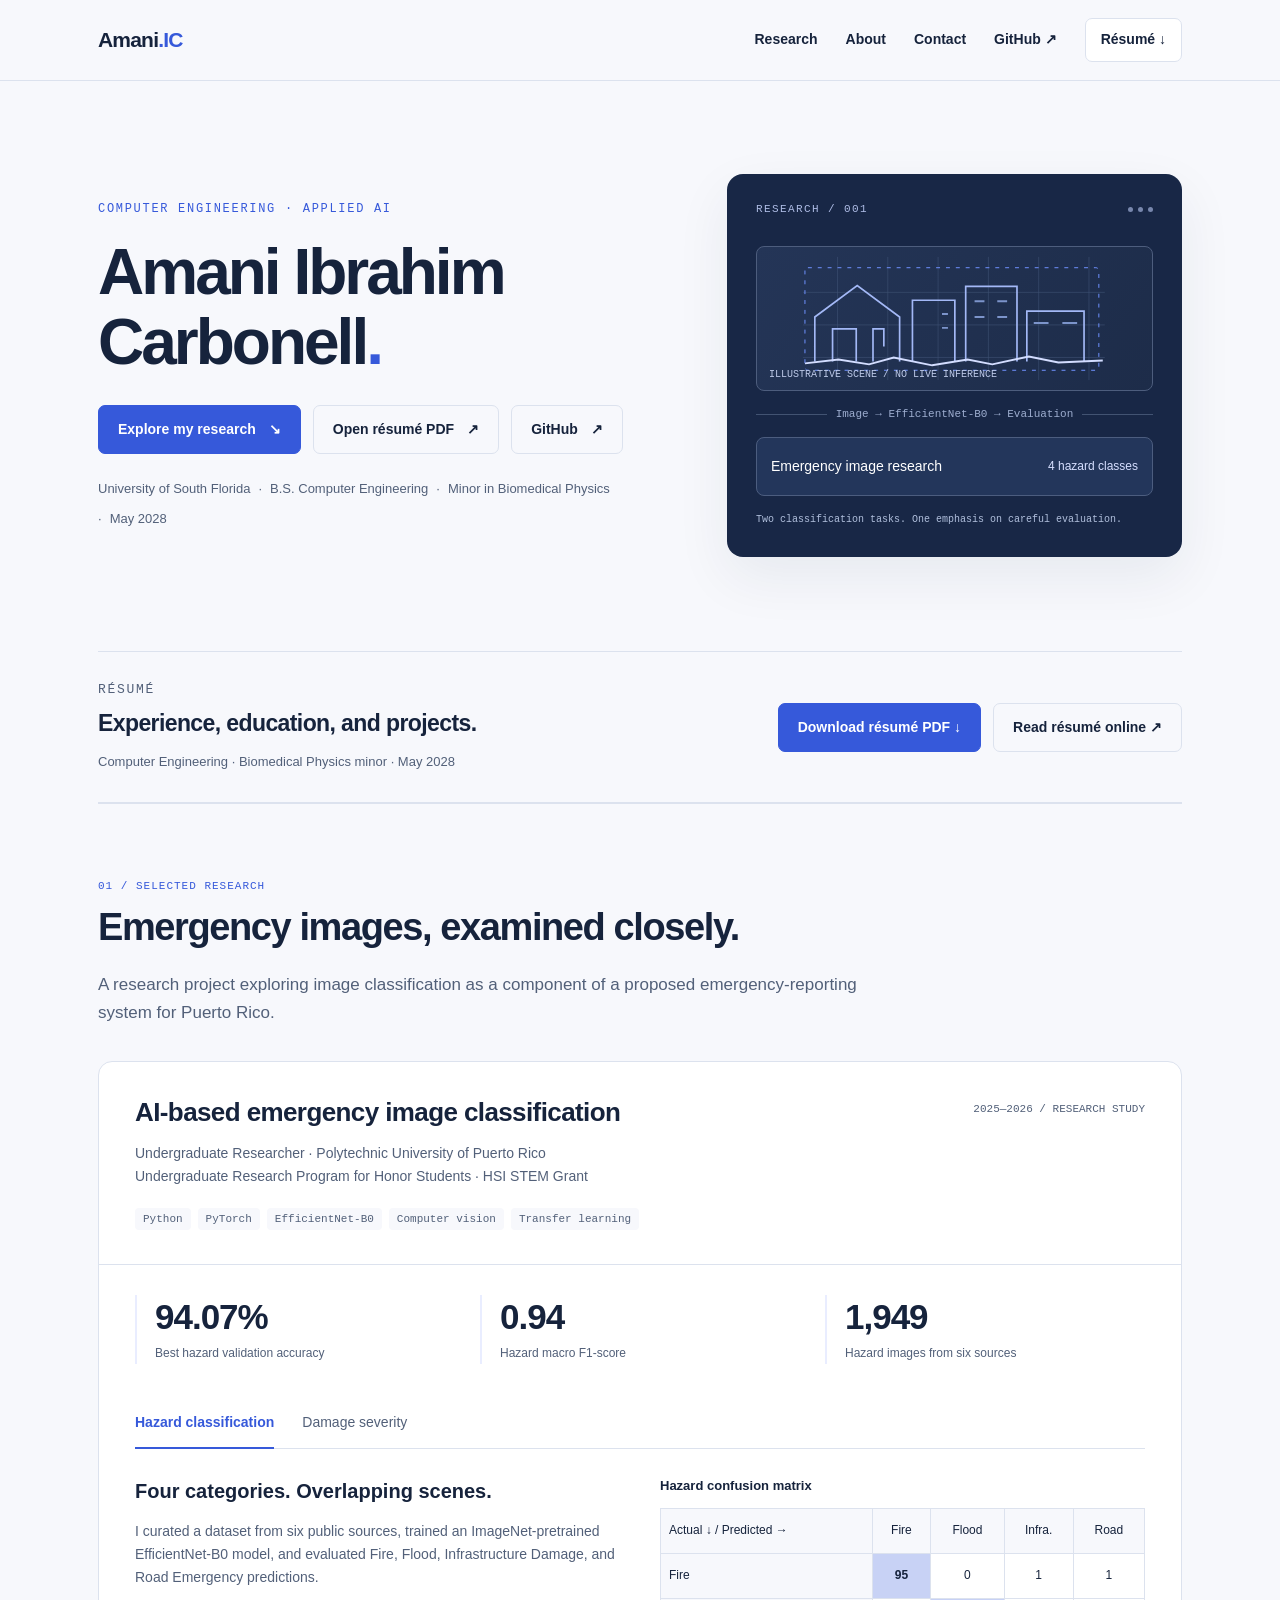
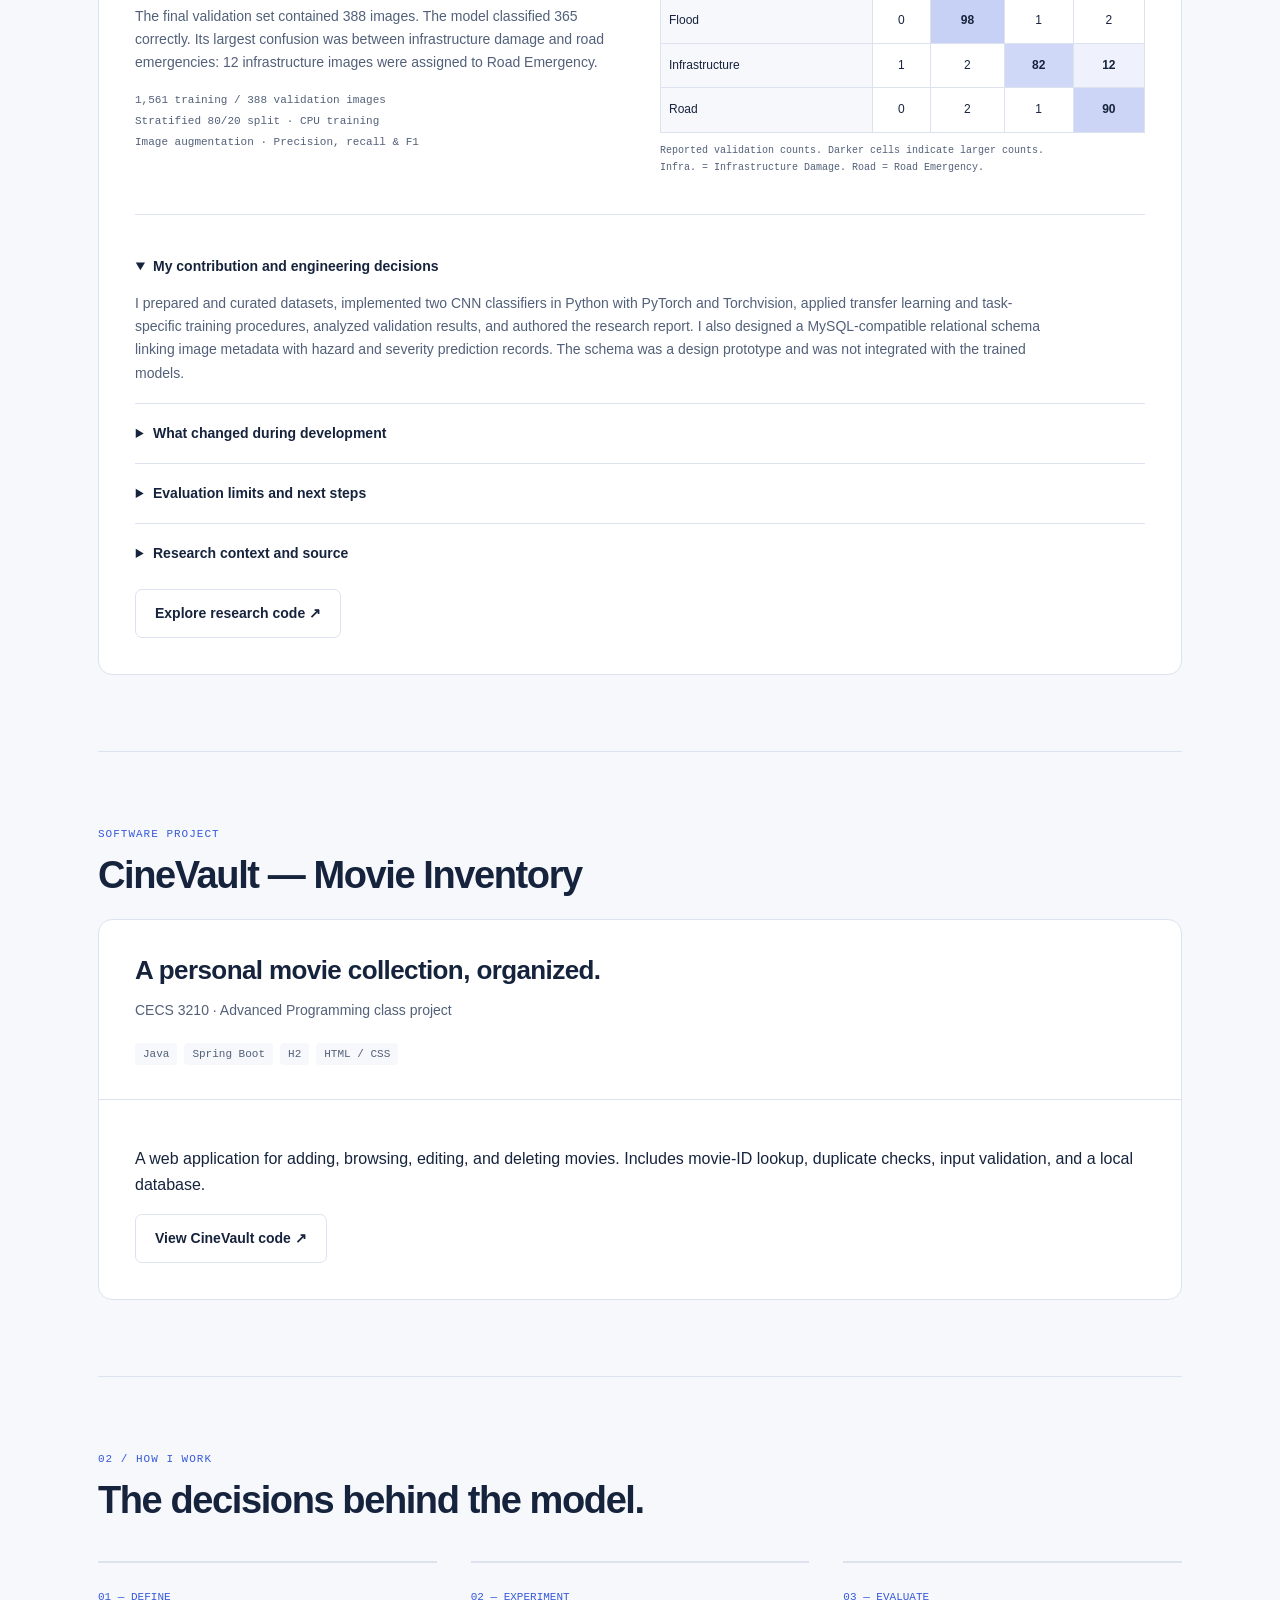
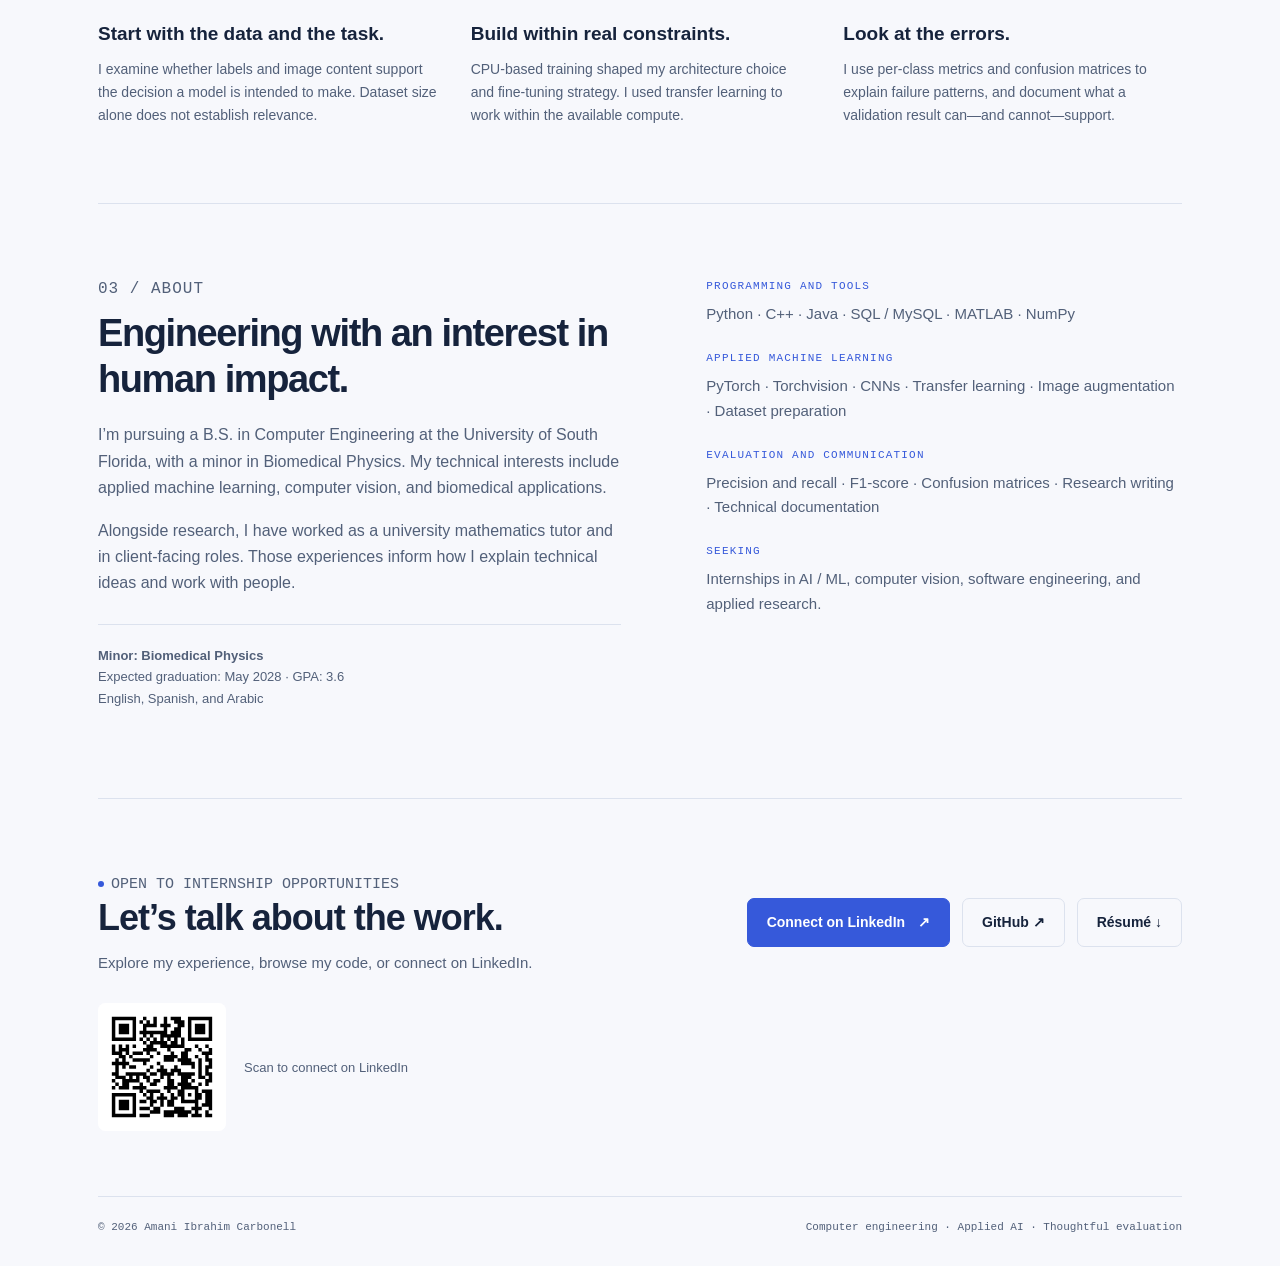
==== site/index.html @ 1831159e "Use GitHub Pages portfolio address" ====
<!doctype html>
<html lang="en">
<head>
<meta charset="utf-8"><meta name="viewport" content="width=device-width,initial-scale=1">
<meta name="description" content="Amani Ibrahim Carbonell — Computer Engineering student at USF. Applied AI and computer vision research, from dataset design to model evaluation.">
<title>Amani Ibrahim Carbonell — Computer Engineering & AI</title>
<style>
:root{--paper:#f7f8fc;--white:#fff;--ink:#16233c;--muted:#526079;--line:#dce2ee;--accent:#3659da;--pale:#e9edff;--dark:#182746;--mono:ui-monospace,SFMono-Regular,Consolas,monospace}*{box-sizing:border-box}html{scroll-behavior:smooth;scroll-padding-top:100px}body{margin:0;background:var(--paper);color:var(--ink);font-family:Inter,Arial,sans-serif;line-height:1.65}a{color:inherit;text-decoration:none}button{font:inherit}button,a{-webkit-tap-highlight-color:transparent}a:focus-visible,button:focus-visible,summary:focus-visible{outline:3px solid var(--accent);outline-offset:5px}.skip{position:absolute;left:18px;top:-100px;z-index:10;background:white;padding:10px}.skip:focus{top:10px}.wrap{max-width:1180px;margin:auto;padding:0 48px}header{position:sticky;top:0;background:rgba(247,248,252,.96);border-bottom:1px solid var(--line);z-index:5}nav{height:80px;display:flex;align-items:center;justify-content:space-between;gap:28px}.brand{font-weight:750;letter-spacing:-.8px;font-size:21px}.brand span{color:var(--accent)}.navlinks{display:flex;align-items:center;gap:28px;font-size:14px;font-weight:600}.navlinks a:hover{color:var(--accent)}.resume-link{border:1px solid var(--line);border-radius:7px;padding:9px 15px;background:white}.hero{padding:93px 0 94px;display:grid;grid-template-columns:1.25fr 1fr;gap:60px;align-items:center}.eyebrow{font:12px var(--mono);letter-spacing:1.7px;text-transform:uppercase;color:var(--accent);margin:0 0 22px}.hero h1{font-size:clamp(45px,5vw,67px);line-height:1.09;letter-spacing:-3px;font-weight:650;margin:0 0 28px}.hero h1 span{color:var(--accent)}.intro{font-size:18px;color:var(--muted);max-width:560px;margin:0 0 27px}.identity{font-size:13px;color:var(--muted);margin:24px 0 0;display:flex;gap:8px;flex-wrap:wrap}.identity span+span:before{content:'·';margin-right:8px}.actions{display:flex;gap:12px;flex-wrap:wrap}.button{display:inline-flex;align-items:center;justify-content:center;gap:13px;border-radius:7px;padding:12px 19px;font-size:14px;font-weight:600;background:var(--accent);color:white;border:1px solid var(--accent)}.button:hover{background:#2747ba}.button.secondary{background:transparent;color:var(--ink);border-color:var(--line)}.button.secondary:hover{background:white}.visual{background:var(--dark);color:white;border-radius:16px;padding:29px;box-shadow:0 20px 55px #14254512;position:relative}.visual-top{font:11px var(--mono);color:#aebce5;letter-spacing:1.4px;display:flex;align-items:center;justify-content:space-between;margin-bottom:31px}.dots{display:flex;gap:5px}.dots i{width:5px;height:5px;border-radius:50%;background:#7887ad}.image-box{height:145px;border:1px solid #4d5d7d;border-radius:8px;display:flex;align-items:center;justify-content:center;overflow:hidden;background:linear-gradient(125deg,#243557,#1d2c49);position:relative}.image-box svg{width:88%;height:100%}.box-tag{position:absolute;bottom:10px;left:12px;font:10px var(--mono);color:#bdc9e8}.processing{display:flex;align-items:center;gap:9px;color:#9dadcf;font:11px var(--mono);margin:17px 0}.processing:before,.processing:after{content:'';height:1px;flex:1;background:#425372}.prediction{display:flex;align-items:center;justify-content:space-between;border:1px solid #4c5d7f;background:#23365b;border-radius:8px;padding:17px 14px;font-size:14px}.prediction strong{color:#d6dfff;font-size:12px;font-weight:500}.visual-note{font:10px/1.7 var(--mono);color:#b0bfdc;margin:15px 0 0}.section{padding:76px 0;border-top:1px solid var(--line)}.section-number{font:11px var(--mono);color:var(--accent);letter-spacing:1px;margin:0 0 13px}.section h2{font-size:38px;line-height:1.2;letter-spacing:-1.4px;font-weight:650;margin:0 0 20px}.section-lead{font-size:17px;color:var(--muted);max-width:760px;margin:0 0 34px}.project{background:white;border:1px solid var(--line);border-radius:14px;overflow:hidden}.project-head{padding:34px 36px;border-bottom:1px solid var(--line);display:flex;justify-content:space-between;gap:30px}.project-head h3{font-size:26px;letter-spacing:-.6px;line-height:1.3;margin:0 0 12px;max-width:650px}.project-head p{font-size:14px;color:var(--muted);max-width:650px;margin:0}.project-date{font:11px var(--mono);color:var(--muted);white-space:nowrap;padding-top:7px}.tags{display:flex;flex-wrap:wrap;gap:7px;margin-top:20px}.tags span{font:11px var(--mono);padding:5px 8px;background:var(--paper);border-radius:4px;color:var(--muted)}.project-body{padding:30px 36px 36px}.metrics{display:grid;grid-template-columns:repeat(3,1fr);gap:25px;margin-bottom:34px}.metric{border-left:2px solid var(--pale);padding-left:18px}.metric strong{display:block;font-size:35px;line-height:1.25;letter-spacing:-1px}.metric span{display:block;font-size:12px;color:var(--muted);margin-top:5px}.tabs{display:flex;border-bottom:1px solid var(--line);gap:28px;margin:0 0 26px}.tabs button{border:0;border-bottom:2px solid transparent;margin-bottom:-1px;background:none;padding:13px 0;color:var(--muted);font-size:14px;cursor:pointer}.tabs button[aria-selected=true]{color:var(--accent);border-bottom-color:var(--accent);font-weight:650}.result-layout{display:grid;grid-template-columns:1fr 1fr;gap:40px;align-items:start}.result-copy h4{font-size:20px;margin:0 0 12px}.result-copy p{font-size:14px;color:var(--muted);margin:0 0 16px}.result-copy .method{font:11px/1.9 var(--mono);color:var(--muted)}table{border-collapse:collapse;width:100%;font-size:12px}caption{text-align:left;font-weight:600;font-size:13px;margin-bottom:12px}th,td{text-align:center;padding:12px 8px;border:1px solid var(--line)}th{font-weight:500;background:#f7f8fc}th:first-child{text-align:left}.cell{background:rgba(54,89,218,var(--heat));font-weight:650}.table-note{font:10px/1.65 var(--mono);color:var(--muted);margin-top:10px}.observations{margin-top:28px;padding-top:22px;border-top:1px solid var(--line)}details{border-bottom:1px solid var(--line);padding:18px 0}details:last-child{border:0;padding-bottom:0}summary{font-size:14px;font-weight:600;cursor:pointer;list-style-position:outside;margin-left:18px}details p{font-size:14px;color:var(--muted);margin:14px 0 0;max-width:920px}.approach-grid{display:grid;grid-template-columns:repeat(3,1fr);gap:34px;margin-top:37px}.approach-step{border-top:2px solid var(--line);padding-top:19px}.step-num{font:11px var(--mono);color:var(--accent)}.approach-step h3{font-size:19px;line-height:1.4;margin:13px 0 10px}.approach-step p{font-size:14px;color:var(--muted);margin:0}.about-layout{display:grid;grid-template-columns:1.1fr 1fr;gap:85px}.about-layout p{color:var(--muted);font-size:16px}.skill-group{margin-bottom:25px}.skill-group h3{font:11px var(--mono);letter-spacing:1.2px;color:var(--accent);text-transform:uppercase;margin:0 0 10px}.skill-group p{font-size:15px;margin:0}.about-meta{margin-top:27px;border-top:1px solid var(--line);padding-top:20px;font-size:13px!important}.contact{padding:70px 0 65px}.contact-inner{display:flex;align-items:center;justify-content:space-between;gap:30px}.contact h2{font-size:36px;margin:0 0 12px;letter-spacing:-1px}.contact p{margin:0;color:var(--muted);font-size:15px}.footer{padding:24px 0;border-top:1px solid var(--line);font:11px var(--mono);color:var(--muted);display:flex;justify-content:space-between;gap:20px}.status{display:inline-flex;align-items:center;gap:7px;font:11px var(--mono);color:var(--accent);margin-bottom:17px}.status:before{content:'';width:6px;height:6px;border-radius:50%;background:var(--accent)}[hidden]{display:none!important}@media(max-width:900px){.wrap{padding:0 25px}.hero{gap:35px;grid-template-columns:1.15fr 1fr}.hero h1{font-size:48px}.visual{padding:22px}.result-layout{gap:25px}.about-layout{gap:40px}}@media(max-width:650px){nav{height:70px}.brand{font-size:18px}.navlinks{gap:16px;font-size:12px}.navlinks .about-nav{display:none}.navlinks .resume-link{padding:6px 9px}.hero{grid-template-columns:1fr;padding:55px 0;gap:35px}.hero h1{font-size:48px;letter-spacing:-2.2px}.intro{font-size:17px}.visual{max-width:460px;width:100%}.section{padding:50px 0}.section h2{font-size:31px}.project-head{padding:24px;display:block}.project-head h3{font-size:23px}.project-date{margin-top:18px}.project-body{padding:24px}.metrics{gap:13px}.metric{padding-left:10px}.metric strong{font-size:27px}.metric span{font-size:11px}.result-layout,.about-layout,.approach-grid{grid-template-columns:1fr}.tabs{gap:20px}.tabs button{font-size:13px}.approach-grid{gap:25px}.contact-inner{display:block}.contact .actions{margin-top:25px}.contact h2{font-size:29px}.footer{font-size:10px;flex-direction:column;gap:5px}.table-scroll{overflow-x:auto}th,td{padding:10px 6px}}@media(prefers-reduced-motion:reduce){html{scroll-behavior:auto}}
.linkedin-qr{display:flex;align-items:center;gap:18px;margin:28px 0 0}.linkedin-qr img{display:block;background:white;border-radius:8px}.linkedin-qr figcaption{font-size:13px;color:var(--muted)}@media(max-width:650px){.navlinks{gap:11px}.navlinks a[href="#contact"]{display:none}}
.resume-panel{display:flex;align-items:center;justify-content:space-between;gap:28px;border-top:1px solid var(--line);border-bottom:1px solid var(--line);padding:30px 0}.resume-panel .eyebrow{margin:0 0 8px}.resume-panel h2{font-size:23px;letter-spacing:-.6px;margin:0 0 8px}.resume-panel p{font-size:13px;color:var(--muted);margin:0}.resume-panel .actions{flex-shrink:0}@media(max-width:900px){.resume-panel{align-items:flex-start;flex-direction:column}.resume-panel .actions{flex-shrink:1}}
</style>
</head>
<body>
<a class="skip" href="#main">Skip to content</a>
<header><div class="wrap"><nav aria-label="Main navigation"><a class="brand" href="#main">Amani<span>.IC</span></a><div class="navlinks"><a href="#research">Research</a><a class="about-nav" href="#about">About</a><a href="#contact">Contact</a><a href="https://github.com/amaniic" target="_blank" rel="noopener noreferrer">GitHub ↗</a><a class="resume-link" href="https://amaniic.github.io/amani-portfolio/resume.html">Résumé ↓</a></div></nav></div></header>
<main id="main"><div class="wrap">
<section class="hero" aria-labelledby="hero-title"><div><p class="eyebrow">Computer engineering · Applied AI</p><h1 id="hero-title">Amani Ibrahim<br>Carbonell<span>.</span></h1><div class="actions"><a class="button" href="#research">Explore my research <span aria-hidden="true">↘</span></a><a class="button secondary" href="https://amaniic.github.io/amani-portfolio/Amani_Ibrahim_Carbonell_Resume.pdf" target="_blank" rel="noopener noreferrer">Open résumé PDF <span aria-hidden="true">↗</span></a><a class="button secondary" href="https://github.com/amaniic" target="_blank" rel="noopener noreferrer">GitHub <span aria-hidden="true">↗</span></a></div><p class="identity"><span>University of South Florida</span><span>B.S. Computer Engineering</span><span>Minor in Biomedical Physics</span><span>May 2028</span></p></div>
<div class="visual" aria-label="Conceptual illustration of the research workflow"><div class="visual-top"><span>RESEARCH / 001</span><span class="dots" aria-hidden="true"><i></i><i></i><i></i></span></div><div class="image-box"><svg viewBox="0 0 340 145" fill="none" aria-hidden="true"><path d="M16 112h306M16 79h306M16 46h306M51 10v125M102 10v125M153 10v125M204 10v125M255 10v125M306 10v125" stroke="#405274" stroke-width=".6"/><path d="M28 116V71l43-32 43 32v45M46 116V83h24v33M87 116V83h11v18M127 116V54h43v62M181 116V40h52v76M243 116V65h58v51" stroke="#a3b8f6" stroke-width="1.7"/><path d="m18 118 34-4 31 5 25-7 39 8 36-6 25 5 37-8 30 6 45-2" stroke="#d3ddff" stroke-width="2"/><path d="M157 68h6M157 82h6M190 55h10M213 55h10M190 71h10M213 71h10M250 77h15M279 77h15" stroke="#7c94cb" stroke-width="2"/><rect x="18" y="21" width="298" height="104" rx="3" stroke="#7092ff" stroke-dasharray="4 6"/></svg><span class="box-tag">ILLUSTRATIVE SCENE / NO LIVE INFERENCE</span></div><div class="processing">Image → EfficientNet-B0 → Evaluation</div><div class="prediction"><span>Emergency image research</span><strong>4 hazard classes</strong></div><p class="visual-note">Two classification tasks. One emphasis on careful evaluation.</p></div></section>
<section class="resume-panel" id="resume" aria-labelledby="resume-title"><div><p class="eyebrow">RÉSUMÉ</p><h2 id="resume-title">Experience, education, and projects.</h2><p>Computer Engineering · Biomedical Physics minor · May 2028</p></div><div class="actions"><a class="button" href="https://amaniic.github.io/amani-portfolio/Amani_Ibrahim_Carbonell_Resume.pdf" download="Amani_Ibrahim_Carbonell_Resume.pdf">Download résumé PDF ↓</a><a class="button secondary" href="https://amaniic.github.io/amani-portfolio/resume.html">Read résumé online ↗</a></div></section>
<section class="section" id="research" aria-labelledby="research-title"><p class="section-number">01 / SELECTED RESEARCH</p><h2 id="research-title">Emergency images, examined closely.</h2><p class="section-lead">A research project exploring image classification as a component of a proposed emergency-reporting system for Puerto Rico.</p>
<article class="project"><div class="project-head"><div><h3>AI-based emergency image classification</h3><p>Undergraduate Researcher · Polytechnic University of Puerto Rico<br>Undergraduate Research Program for Honor Students · HSI STEM Grant</p><div class="tags"><span>Python</span><span>PyTorch</span><span>EfficientNet-B0</span><span>Computer vision</span><span>Transfer learning</span></div></div><div class="project-date">2025—2026 / RESEARCH STUDY</div></div>
<div class="project-body"><div class="metrics"><div class="metric"><strong>94.07%</strong><span>Best hazard validation accuracy</span></div><div class="metric"><strong>0.94</strong><span>Hazard macro F1-score</span></div><div class="metric"><strong>1,949</strong><span>Hazard images from six sources</span></div></div>
<div class="tabs" role="tablist" aria-label="Explore model results"><button id="tab-hazard" role="tab" aria-selected="true" aria-controls="panel-hazard" tabindex="0">Hazard classification</button><button id="tab-severity" role="tab" aria-selected="false" aria-controls="panel-severity" tabindex="-1">Damage severity</button></div>
<div role="tabpanel" id="panel-hazard" aria-labelledby="tab-hazard"><div class="result-layout"><div class="result-copy"><h4>Four categories. Overlapping scenes.</h4><p>I curated a dataset from six public sources, trained an ImageNet-pretrained EfficientNet-B0 model, and evaluated Fire, Flood, Infrastructure Damage, and Road Emergency predictions.</p><p>The final validation set contained 388 images. The model classified 365 correctly. Its largest confusion was between infrastructure damage and road emergencies: 12 infrastructure images were assigned to Road Emergency.</p><p class="method">1,561 training / 388 validation images<br>Stratified 80/20 split · CPU training<br>Image augmentation · Precision, recall & F1</p></div><div class="table-scroll"><table><caption>Hazard confusion matrix</caption><thead><tr><th scope="col">Actual ↓ / Predicted →</th><th scope="col">Fire</th><th scope="col">Flood</th><th scope="col">Infra.</th><th scope="col">Road</th></tr></thead><tbody><tr><th scope="row">Fire</th><td class="cell" style="--heat:.27">95</td><td>0</td><td>1</td><td>1</td></tr><tr><th scope="row">Flood</th><td>0</td><td class="cell" style="--heat:.28">98</td><td>1</td><td>2</td></tr><tr><th scope="row">Infrastructure</th><td>1</td><td>2</td><td class="cell" style="--heat:.23">82</td><td class="cell" style="--heat:.08">12</td></tr><tr><th scope="row">Road</th><td>0</td><td>2</td><td>1</td><td class="cell" style="--heat:.25">90</td></tr></tbody></table><p class="table-note">Reported validation counts. Darker cells indicate larger counts.<br>Infra. = Infrastructure Damage. Road = Road Emergency.</p></div></div></div>
<div role="tabpanel" id="panel-severity" aria-labelledby="tab-severity" hidden><div class="result-layout"><div class="result-copy"><h4>Severity needs more than a headline score.</h4><p>I developed a second EfficientNet-B0 model for Mild Damage versus Severe Damage using a modified, supplemented CrisisMMD-based dataset. Training used class-weighted cross-entropy and staged fine-tuning.</p><p>The best validation accuracy across training was <strong>79.57%</strong>. The final Stage 2 pass shown here classified 431 of 558 images correctly (<strong>77.24%</strong>). These results describe different checkpoints.</p><p class="method">2,289 training / 558 validation images<br>Final-pass macro F1: 0.75<br>Final-pass severe recall: 0.79</p></div><div class="table-scroll"><table><caption>Severity confusion matrix · final Stage 2 pass</caption><thead><tr><th scope="col">Actual ↓ / Predicted →</th><th scope="col">Mild</th><th scope="col">Severe</th></tr></thead><tbody><tr><th scope="row">Mild Damage</th><td class="cell" style="--heat:.16">125</td><td class="cell" style="--heat:.06">45</td></tr><tr><th scope="row">Severe Damage</th><td class="cell" style="--heat:.10">82</td><td class="cell" style="--heat:.28">306</td></tr></tbody></table><p class="table-note">82 severe images were predicted as mild in the final pass. This failure mode supports further research into human review and clearer severity criteria.</p></div></div></div>
<div class="observations"><details open><summary>My contribution and engineering decisions</summary><p>I prepared and curated datasets, implemented two CNN classifiers in Python with PyTorch and Torchvision, applied transfer learning and task-specific training procedures, analyzed validation results, and authored the research report. I also designed a MySQL-compatible relational schema linking image metadata with hazard and severity prediction records. The schema was a design prototype and was not integrated with the trained models.</p></details><details><summary>What changed during development</summary><p>Early event-based CrisisMMD experiments exposed a mismatch between social-media labels and the intended image-only operational categories. I moved to a curated four-category dataset and used EfficientNet-B0 for computational practicality on CPU. The severity task evolved from three classes to two, followed by class weighting and selective fine-tuning. Several factors changed together, so performance differences do not isolate the effect of any one intervention.</p></details><details><summary>Evaluation limits and next steps</summary><p>These are validation results used during model development, not an independent external test or evidence of deployed emergency-response performance. The hazard dataset included synthetic road-emergency examples from one source. Severity labels remained subjective, and the tasks used different datasets, so their accuracy figures are not a direct benchmark. The next steps are independent Puerto Rico data, clearer annotation criteria, and confidence-based human review.</p></details><details><summary>Research context and source</summary><p>This case study summarizes my contribution to research conducted at the Polytechnic University of Puerto Rico. It is based on my 2026 final report, “Design and Development of an Intelligent Emergency State Reporting System for Puerto Rico.” Original institutional code, model files, and curated datasets are not distributed on this website. The scene illustration above is schematic; this website does not run an emergency classifier.</p></details></div><div class="actions" style="margin-top:24px"><a class="button secondary" href="https://github.com/amaniic/amani-portfolio/tree/main/research" target="_blank" rel="noopener noreferrer">Explore research code ↗</a></div></div></article></section>
<section class="section" id="software-projects" aria-labelledby="software-title"><p class="section-number">SOFTWARE PROJECT</p><h2 id="software-title">CineVault — Movie Inventory</h2><article class="project"><div class="project-head"><div><h3>A personal movie collection, organized.</h3><p>CECS 3210 · Advanced Programming class project</p><div class="tags"><span>Java</span><span>Spring Boot</span><span>H2</span><span>HTML / CSS</span></div></div></div><div class="project-body"><p>A web application for adding, browsing, editing, and deleting movies. Includes movie-ID lookup, duplicate checks, input validation, and a local database.</p><div class="actions"><a class="button secondary" href="https://github.com/amaniic/amani-portfolio/tree/main/cinevault" target="_blank" rel="noopener noreferrer">View CineVault code ↗</a></div></div></article></section>
<section class="section" id="approach" aria-labelledby="approach-title"><p class="section-number">02 / HOW I WORK</p><h2 id="approach-title">The decisions behind the model.</h2><div class="approach-grid"><div class="approach-step"><span class="step-num">01 — DEFINE</span><h3>Start with the data and the task.</h3><p>I examine whether labels and image content support the decision a model is intended to make. Dataset size alone does not establish relevance.</p></div><div class="approach-step"><span class="step-num">02 — EXPERIMENT</span><h3>Build within real constraints.</h3><p>CPU-based training shaped my architecture choice and fine-tuning strategy. I used transfer learning to work within the available compute.</p></div><div class="approach-step"><span class="step-num">03 — EVALUATE</span><h3>Look at the errors.</h3><p>I use per-class metrics and confusion matrices to explain failure patterns, and document what a validation result can—and cannot—support.</p></div></div></section>
<section class="section" id="about" aria-labelledby="about-title"><div class="about-layout"><div><p class="section-number">03 / ABOUT</p><h2 id="about-title">Engineering with an interest in human impact.</h2><p>I’m pursuing a B.S. in Computer Engineering at the University of South Florida, with a minor in Biomedical Physics. My technical interests include applied machine learning, computer vision, and biomedical applications.</p><p>Alongside research, I have worked as a university mathematics tutor and in client-facing roles. Those experiences inform how I explain technical ideas and work with people.</p><p class="about-meta"><strong>Minor: Biomedical Physics</strong><br>Expected graduation: May 2028 · GPA: 3.6<br>English, Spanish, and Arabic</p></div><div><div class="skill-group"><h3>Programming and tools</h3><p>Python · C++ · Java · SQL / MySQL · MATLAB · NumPy</p></div><div class="skill-group"><h3>Applied machine learning</h3><p>PyTorch · Torchvision · CNNs · Transfer learning · Image augmentation · Dataset preparation</p></div><div class="skill-group"><h3>Evaluation and communication</h3><p>Precision and recall · F1-score · Confusion matrices · Research writing · Technical documentation</p></div><div class="skill-group"><h3>Seeking</h3><p>Internships in AI / ML, computer vision, software engineering, and applied research.</p></div></div></div></section>
<section class="section contact" id="contact" aria-labelledby="contact-title"><div class="contact-inner"><div><p class="status">OPEN TO INTERNSHIP OPPORTUNITIES</p><h2 id="contact-title">Let’s talk about the work.</h2><p>Explore my experience, browse my code, or connect on LinkedIn.</p></div><div class="actions"><a class="button" href="https://www.linkedin.com/in/amani-ibr" target="_blank" rel="noopener noreferrer">Connect on LinkedIn <span aria-hidden="true">↗</span></a><a class="button secondary" href="https://github.com/amaniic" target="_blank" rel="noopener noreferrer">GitHub ↗</a><a class="button secondary" href="https://amaniic.github.io/amani-portfolio/resume.html">Résumé ↓</a></div></div><figure class="linkedin-qr"><a href="https://www.linkedin.com/in/amani-ibr/" target="_blank" rel="noopener noreferrer"><img src="linkedin-qr.svg" width="128" height="128" alt="QR code linking to Amani Ibrahim Carbonell on LinkedIn"></a><figcaption>Scan to connect on LinkedIn</figcaption></figure></section>
<footer class="footer"><span>© 2026 Amani Ibrahim Carbonell</span><span>Computer engineering · Applied AI · Thoughtful evaluation</span></footer>
</div></main>
<script>
const tabs=Array.from(document.querySelectorAll('[role="tab"]'));
function activateTab(tab){tabs.forEach(t=>{const selected=t===tab;t.setAttribute('aria-selected',String(selected));t.tabIndex=selected?0:-1;document.getElementById(t.getAttribute('aria-controls')).hidden=!selected;});}
tabs.forEach((tab,index)=>{tab.addEventListener('click',()=>activateTab(tab));tab.addEventListener('keydown',event=>{let next;if(event.key==='ArrowRight')next=tabs[(index+1)%tabs.length];if(event.key==='ArrowLeft')next=tabs[(index-1+tabs.length)%tabs.length];if(event.key==='Home')next=tabs[0];if(event.key==='End')next=tabs[tabs.length-1];if(next){event.preventDefault();activateTab(next);next.focus();}});});
</script>
</body></html>
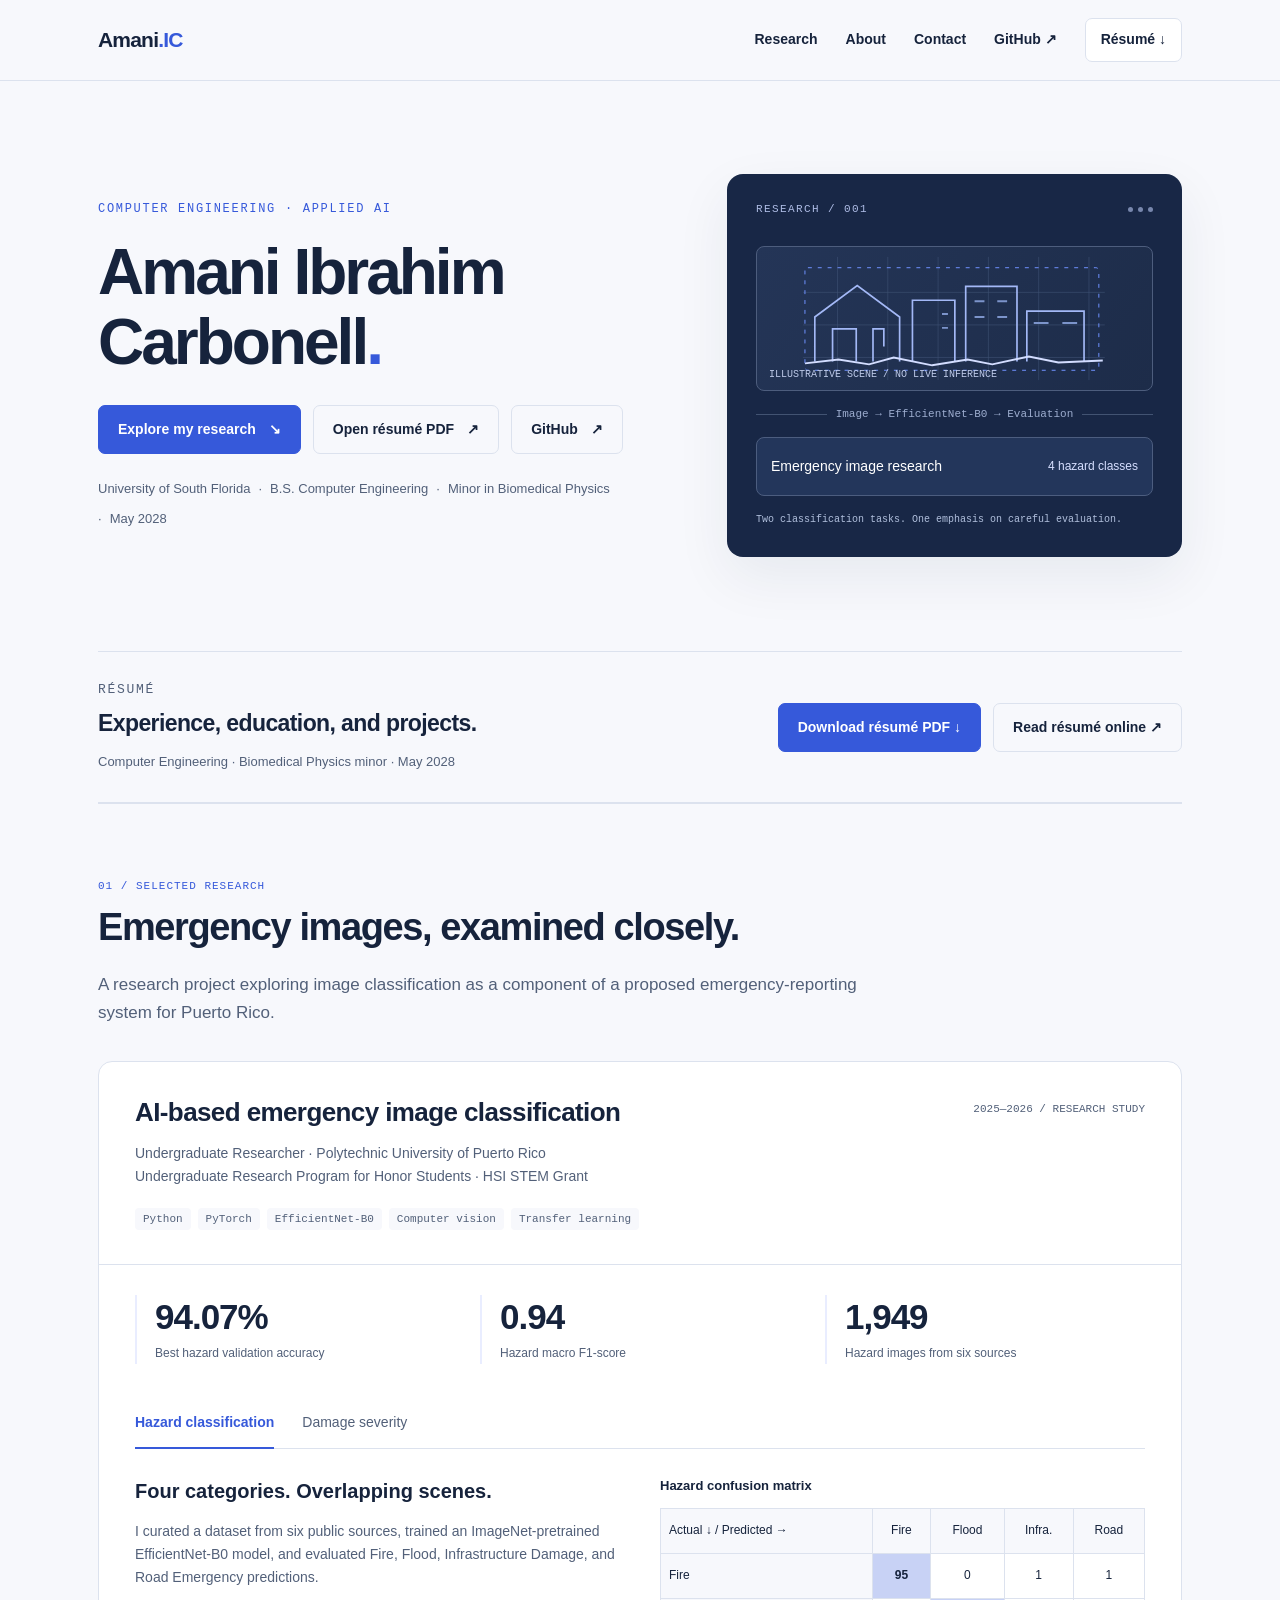
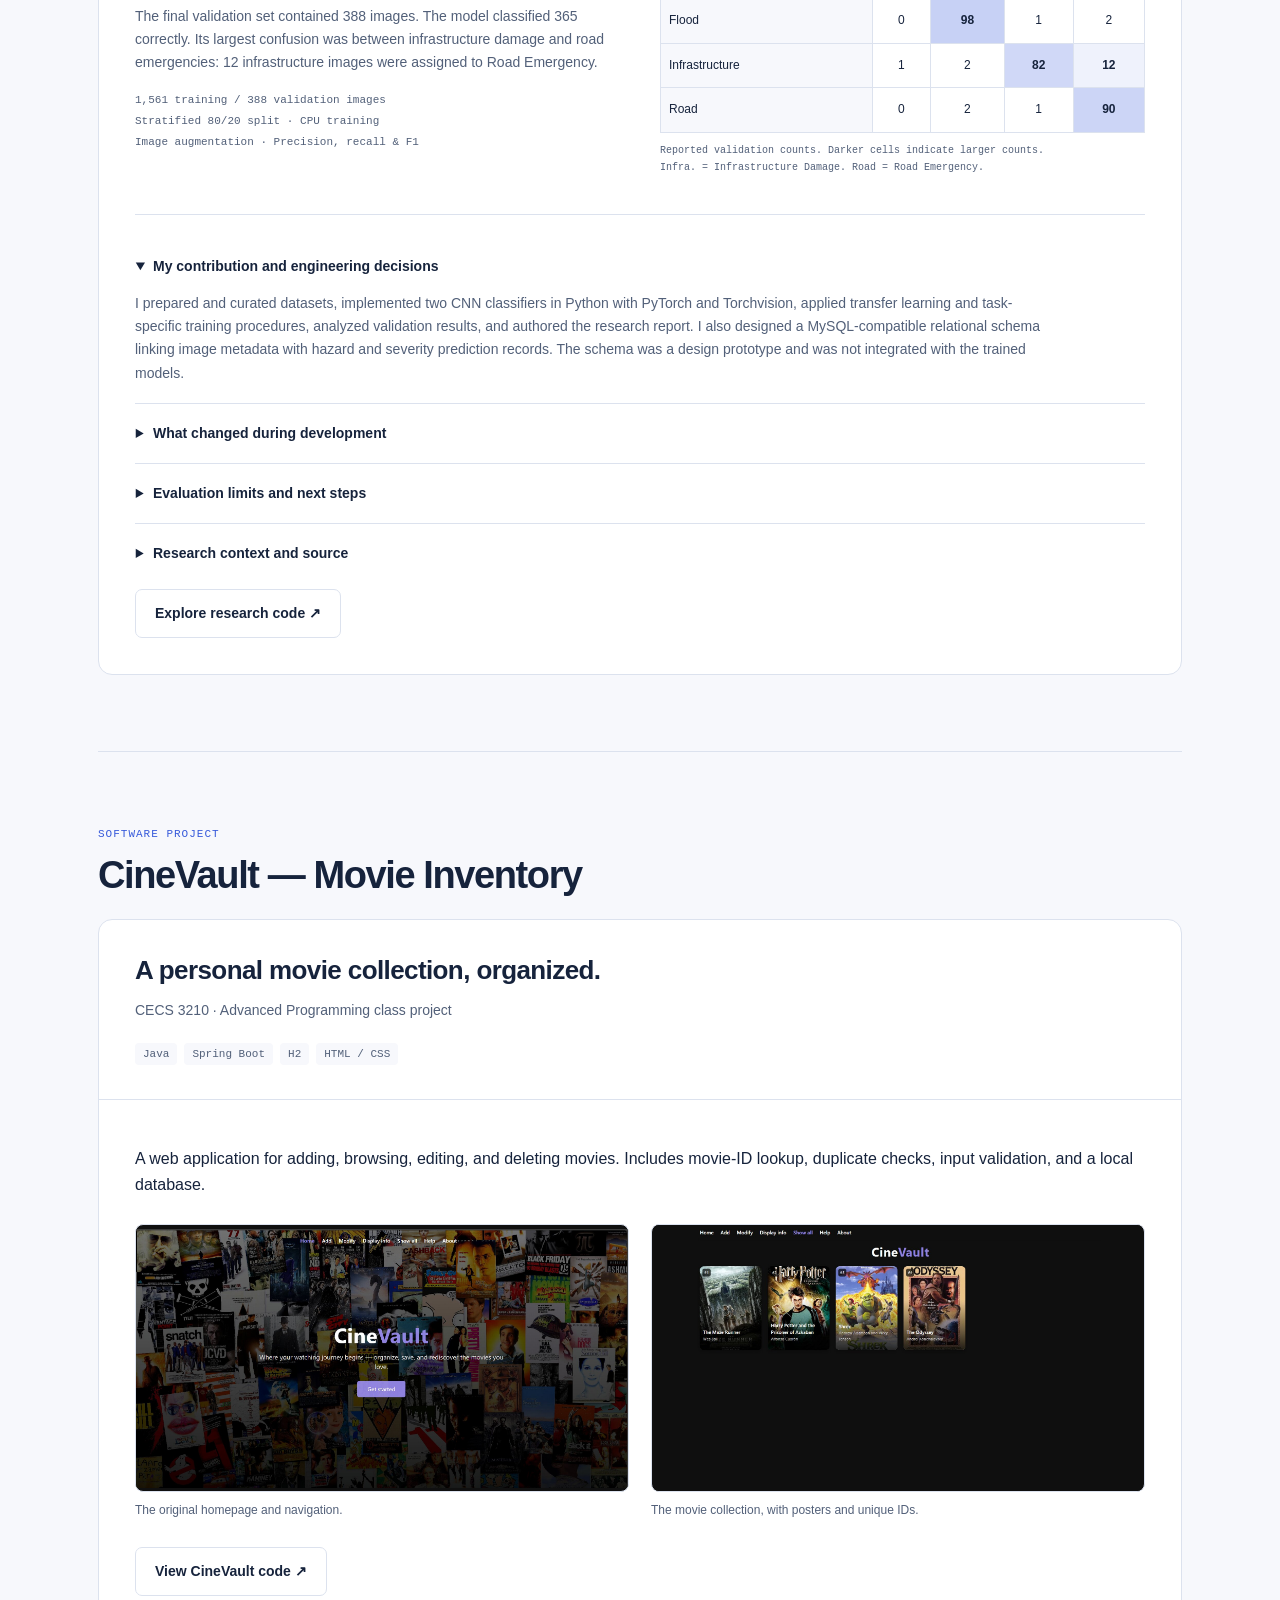
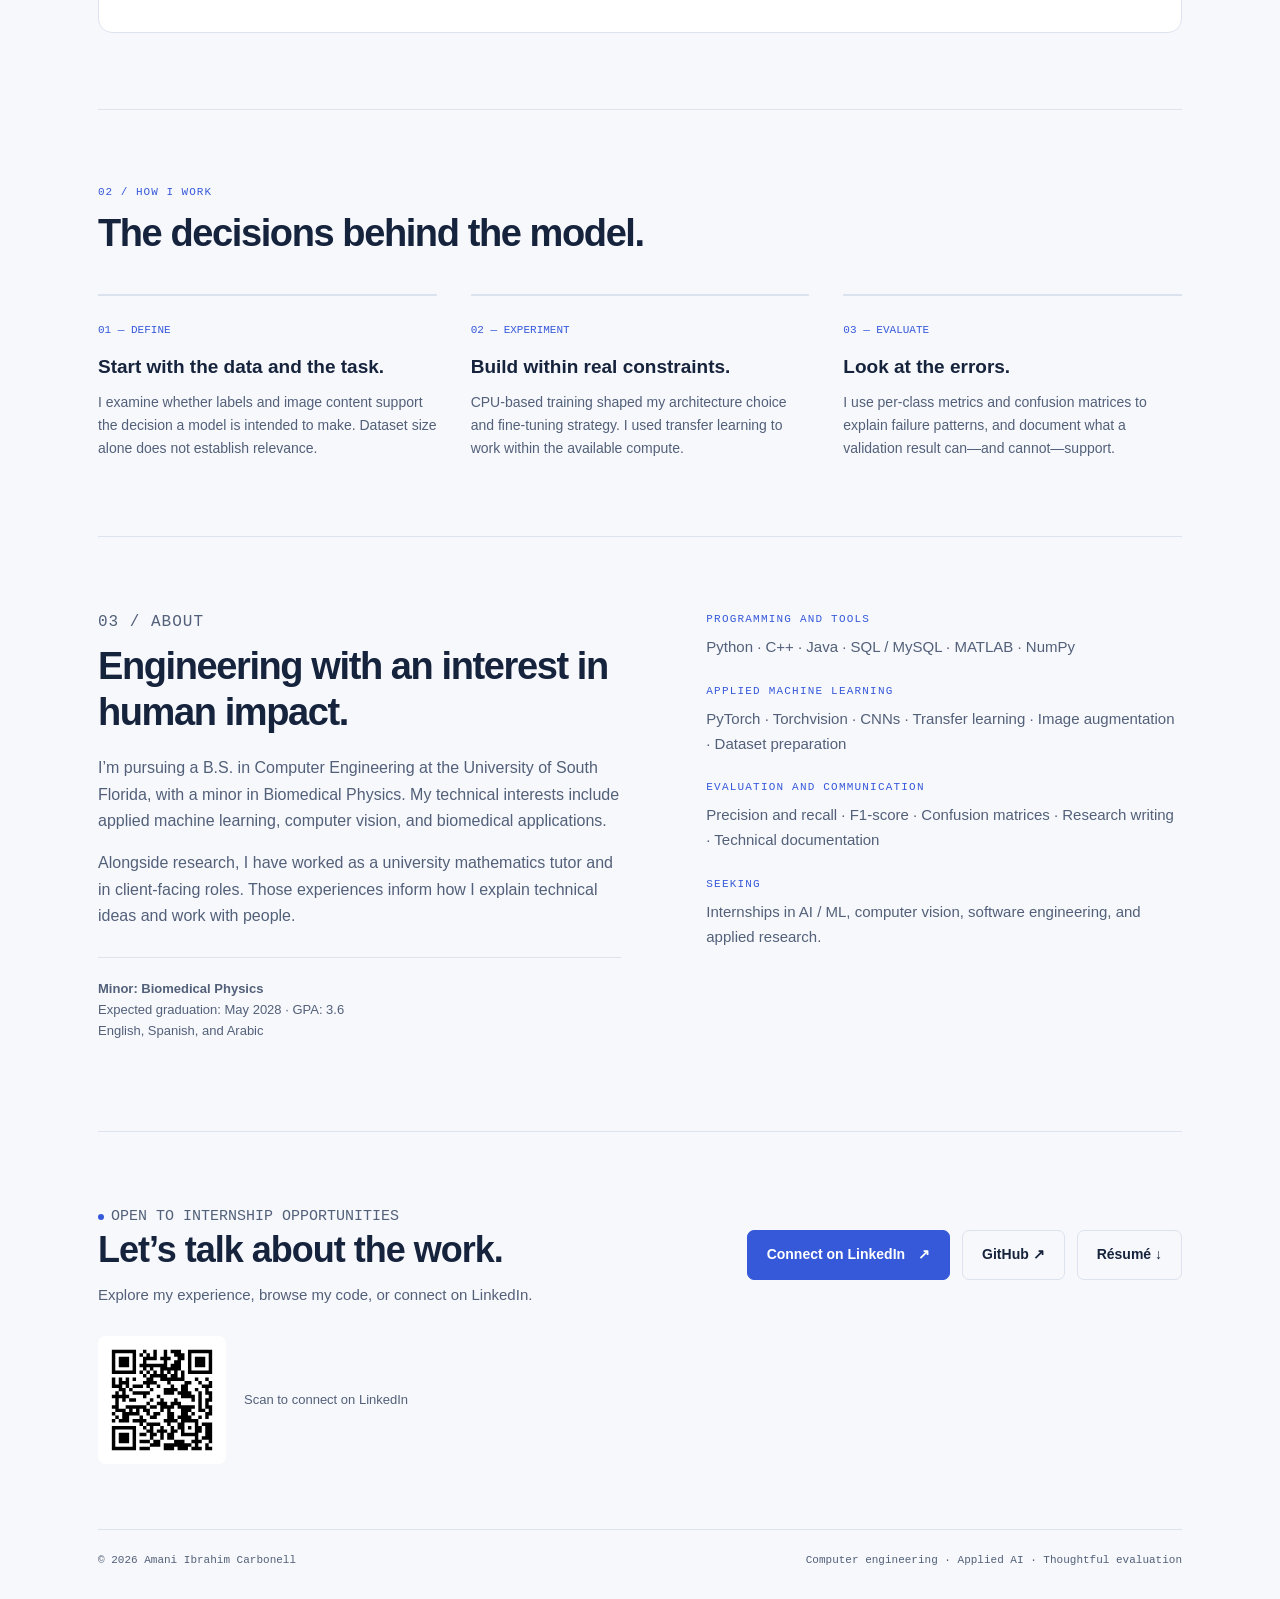
==== commit ef53e964: "Show original CineVault application screenshots in project gallery" ====
--- a/site/index.html
+++ b/site/index.html
@@ -8,6 +8,7 @@
 :root{--paper:#f7f8fc;--white:#fff;--ink:#16233c;--muted:#526079;--line:#dce2ee;--accent:#3659da;--pale:#e9edff;--dark:#182746;--mono:ui-monospace,SFMono-Regular,Consolas,monospace}*{box-sizing:border-box}html{scroll-behavior:smooth;scroll-padding-top:100px}body{margin:0;background:var(--paper);color:var(--ink);font-family:Inter,Arial,sans-serif;line-height:1.65}a{color:inherit;text-decoration:none}button{font:inherit}button,a{-webkit-tap-highlight-color:transparent}a:focus-visible,button:focus-visible,summary:focus-visible{outline:3px solid var(--accent);outline-offset:5px}.skip{position:absolute;left:18px;top:-100px;z-index:10;background:white;padding:10px}.skip:focus{top:10px}.wrap{max-width:1180px;margin:auto;padding:0 48px}header{position:sticky;top:0;background:rgba(247,248,252,.96);border-bottom:1px solid var(--line);z-index:5}nav{height:80px;display:flex;align-items:center;justify-content:space-between;gap:28px}.brand{font-weight:750;letter-spacing:-.8px;font-size:21px}.brand span{color:var(--accent)}.navlinks{display:flex;align-items:center;gap:28px;font-size:14px;font-weight:600}.navlinks a:hover{color:var(--accent)}.resume-link{border:1px solid var(--line);border-radius:7px;padding:9px 15px;background:white}.hero{padding:93px 0 94px;display:grid;grid-template-columns:1.25fr 1fr;gap:60px;align-items:center}.eyebrow{font:12px var(--mono);letter-spacing:1.7px;text-transform:uppercase;color:var(--accent);margin:0 0 22px}.hero h1{font-size:clamp(45px,5vw,67px);line-height:1.09;letter-spacing:-3px;font-weight:650;margin:0 0 28px}.hero h1 span{color:var(--accent)}.intro{font-size:18px;color:var(--muted);max-width:560px;margin:0 0 27px}.identity{font-size:13px;color:var(--muted);margin:24px 0 0;display:flex;gap:8px;flex-wrap:wrap}.identity span+span:before{content:'·';margin-right:8px}.actions{display:flex;gap:12px;flex-wrap:wrap}.button{display:inline-flex;align-items:center;justify-content:center;gap:13px;border-radius:7px;padding:12px 19px;font-size:14px;font-weight:600;background:var(--accent);color:white;border:1px solid var(--accent)}.button:hover{background:#2747ba}.button.secondary{background:transparent;color:var(--ink);border-color:var(--line)}.button.secondary:hover{background:white}.visual{background:var(--dark);color:white;border-radius:16px;padding:29px;box-shadow:0 20px 55px #14254512;position:relative}.visual-top{font:11px var(--mono);color:#aebce5;letter-spacing:1.4px;display:flex;align-items:center;justify-content:space-between;margin-bottom:31px}.dots{display:flex;gap:5px}.dots i{width:5px;height:5px;border-radius:50%;background:#7887ad}.image-box{height:145px;border:1px solid #4d5d7d;border-radius:8px;display:flex;align-items:center;justify-content:center;overflow:hidden;background:linear-gradient(125deg,#243557,#1d2c49);position:relative}.image-box svg{width:88%;height:100%}.box-tag{position:absolute;bottom:10px;left:12px;font:10px var(--mono);color:#bdc9e8}.processing{display:flex;align-items:center;gap:9px;color:#9dadcf;font:11px var(--mono);margin:17px 0}.processing:before,.processing:after{content:'';height:1px;flex:1;background:#425372}.prediction{display:flex;align-items:center;justify-content:space-between;border:1px solid #4c5d7f;background:#23365b;border-radius:8px;padding:17px 14px;font-size:14px}.prediction strong{color:#d6dfff;font-size:12px;font-weight:500}.visual-note{font:10px/1.7 var(--mono);color:#b0bfdc;margin:15px 0 0}.section{padding:76px 0;border-top:1px solid var(--line)}.section-number{font:11px var(--mono);color:var(--accent);letter-spacing:1px;margin:0 0 13px}.section h2{font-size:38px;line-height:1.2;letter-spacing:-1.4px;font-weight:650;margin:0 0 20px}.section-lead{font-size:17px;color:var(--muted);max-width:760px;margin:0 0 34px}.project{background:white;border:1px solid var(--line);border-radius:14px;overflow:hidden}.project-head{padding:34px 36px;border-bottom:1px solid var(--line);display:flex;justify-content:space-between;gap:30px}.project-head h3{font-size:26px;letter-spacing:-.6px;line-height:1.3;margin:0 0 12px;max-width:650px}.project-head p{font-size:14px;color:var(--muted);max-width:650px;margin:0}.project-date{font:11px var(--mono);color:var(--muted);white-space:nowrap;padding-top:7px}.tags{display:flex;flex-wrap:wrap;gap:7px;margin-top:20px}.tags span{font:11px var(--mono);padding:5px 8px;background:var(--paper);border-radius:4px;color:var(--muted)}.project-body{padding:30px 36px 36px}.metrics{display:grid;grid-template-columns:repeat(3,1fr);gap:25px;margin-bottom:34px}.metric{border-left:2px solid var(--pale);padding-left:18px}.metric strong{display:block;font-size:35px;line-height:1.25;letter-spacing:-1px}.metric span{display:block;font-size:12px;color:var(--muted);margin-top:5px}.tabs{display:flex;border-bottom:1px solid var(--line);gap:28px;margin:0 0 26px}.tabs button{border:0;border-bottom:2px solid transparent;margin-bottom:-1px;background:none;padding:13px 0;color:var(--muted);font-size:14px;cursor:pointer}.tabs button[aria-selected=true]{color:var(--accent);border-bottom-color:var(--accent);font-weight:650}.result-layout{display:grid;grid-template-columns:1fr 1fr;gap:40px;align-items:start}.result-copy h4{font-size:20px;margin:0 0 12px}.result-copy p{font-size:14px;color:var(--muted);margin:0 0 16px}.result-copy .method{font:11px/1.9 var(--mono);color:var(--muted)}table{border-collapse:collapse;width:100%;font-size:12px}caption{text-align:left;font-weight:600;font-size:13px;margin-bottom:12px}th,td{text-align:center;padding:12px 8px;border:1px solid var(--line)}th{font-weight:500;background:#f7f8fc}th:first-child{text-align:left}.cell{background:rgba(54,89,218,var(--heat));font-weight:650}.table-note{font:10px/1.65 var(--mono);color:var(--muted);margin-top:10px}.observations{margin-top:28px;padding-top:22px;border-top:1px solid var(--line)}details{border-bottom:1px solid var(--line);padding:18px 0}details:last-child{border:0;padding-bottom:0}summary{font-size:14px;font-weight:600;cursor:pointer;list-style-position:outside;margin-left:18px}details p{font-size:14px;color:var(--muted);margin:14px 0 0;max-width:920px}.approach-grid{display:grid;grid-template-columns:repeat(3,1fr);gap:34px;margin-top:37px}.approach-step{border-top:2px solid var(--line);padding-top:19px}.step-num{font:11px var(--mono);color:var(--accent)}.approach-step h3{font-size:19px;line-height:1.4;margin:13px 0 10px}.approach-step p{font-size:14px;color:var(--muted);margin:0}.about-layout{display:grid;grid-template-columns:1.1fr 1fr;gap:85px}.about-layout p{color:var(--muted);font-size:16px}.skill-group{margin-bottom:25px}.skill-group h3{font:11px var(--mono);letter-spacing:1.2px;color:var(--accent);text-transform:uppercase;margin:0 0 10px}.skill-group p{font-size:15px;margin:0}.about-meta{margin-top:27px;border-top:1px solid var(--line);padding-top:20px;font-size:13px!important}.contact{padding:70px 0 65px}.contact-inner{display:flex;align-items:center;justify-content:space-between;gap:30px}.contact h2{font-size:36px;margin:0 0 12px;letter-spacing:-1px}.contact p{margin:0;color:var(--muted);font-size:15px}.footer{padding:24px 0;border-top:1px solid var(--line);font:11px var(--mono);color:var(--muted);display:flex;justify-content:space-between;gap:20px}.status{display:inline-flex;align-items:center;gap:7px;font:11px var(--mono);color:var(--accent);margin-bottom:17px}.status:before{content:'';width:6px;height:6px;border-radius:50%;background:var(--accent)}[hidden]{display:none!important}@media(max-width:900px){.wrap{padding:0 25px}.hero{gap:35px;grid-template-columns:1.15fr 1fr}.hero h1{font-size:48px}.visual{padding:22px}.result-layout{gap:25px}.about-layout{gap:40px}}@media(max-width:650px){nav{height:70px}.brand{font-size:18px}.navlinks{gap:16px;font-size:12px}.navlinks .about-nav{display:none}.navlinks .resume-link{padding:6px 9px}.hero{grid-template-columns:1fr;padding:55px 0;gap:35px}.hero h1{font-size:48px;letter-spacing:-2.2px}.intro{font-size:17px}.visual{max-width:460px;width:100%}.section{padding:50px 0}.section h2{font-size:31px}.project-head{padding:24px;display:block}.project-head h3{font-size:23px}.project-date{margin-top:18px}.project-body{padding:24px}.metrics{gap:13px}.metric{padding-left:10px}.metric strong{font-size:27px}.metric span{font-size:11px}.result-layout,.about-layout,.approach-grid{grid-template-columns:1fr}.tabs{gap:20px}.tabs button{font-size:13px}.approach-grid{gap:25px}.contact-inner{display:block}.contact .actions{margin-top:25px}.contact h2{font-size:29px}.footer{font-size:10px;flex-direction:column;gap:5px}.table-scroll{overflow-x:auto}th,td{padding:10px 6px}}@media(prefers-reduced-motion:reduce){html{scroll-behavior:auto}}
 .linkedin-qr{display:flex;align-items:center;gap:18px;margin:28px 0 0}.linkedin-qr img{display:block;background:white;border-radius:8px}.linkedin-qr figcaption{font-size:13px;color:var(--muted)}@media(max-width:650px){.navlinks{gap:11px}.navlinks a[href="#contact"]{display:none}}
 .resume-panel{display:flex;align-items:center;justify-content:space-between;gap:28px;border-top:1px solid var(--line);border-bottom:1px solid var(--line);padding:30px 0}.resume-panel .eyebrow{margin:0 0 8px}.resume-panel h2{font-size:23px;letter-spacing:-.6px;margin:0 0 8px}.resume-panel p{font-size:13px;color:var(--muted);margin:0}.resume-panel .actions{flex-shrink:0}@media(max-width:900px){.resume-panel{align-items:flex-start;flex-direction:column}.resume-panel .actions{flex-shrink:1}}
+.cinevault-gallery{display:grid;grid-template-columns:1fr 1fr;gap:22px;margin:26px 0}.cinevault-gallery figure{margin:0;min-width:0}.cinevault-gallery a{display:block;background:#101010;border:1px solid var(--line);border-radius:8px;overflow:hidden}.cinevault-gallery img{display:block;width:100%;height:auto;aspect-ratio:1.85;object-fit:contain}.cinevault-gallery a:hover{outline:2px solid var(--accent);outline-offset:3px}.cinevault-gallery figcaption{font-size:12px;color:var(--muted);margin-top:9px}@media(max-width:650px){.cinevault-gallery{grid-template-columns:1fr}}
 </style>
 </head>
 <body>
@@ -24,7 +25,7 @@
 <div role="tabpanel" id="panel-hazard" aria-labelledby="tab-hazard"><div class="result-layout"><div class="result-copy"><h4>Four categories. Overlapping scenes.</h4><p>I curated a dataset from six public sources, trained an ImageNet-pretrained EfficientNet-B0 model, and evaluated Fire, Flood, Infrastructure Damage, and Road Emergency predictions.</p><p>The final validation set contained 388 images. The model classified 365 correctly. Its largest confusion was between infrastructure damage and road emergencies: 12 infrastructure images were assigned to Road Emergency.</p><p class="method">1,561 training / 388 validation images<br>Stratified 80/20 split · CPU training<br>Image augmentation · Precision, recall & F1</p></div><div class="table-scroll"><table><caption>Hazard confusion matrix</caption><thead><tr><th scope="col">Actual ↓ / Predicted →</th><th scope="col">Fire</th><th scope="col">Flood</th><th scope="col">Infra.</th><th scope="col">Road</th></tr></thead><tbody><tr><th scope="row">Fire</th><td class="cell" style="--heat:.27">95</td><td>0</td><td>1</td><td>1</td></tr><tr><th scope="row">Flood</th><td>0</td><td class="cell" style="--heat:.28">98</td><td>1</td><td>2</td></tr><tr><th scope="row">Infrastructure</th><td>1</td><td>2</td><td class="cell" style="--heat:.23">82</td><td class="cell" style="--heat:.08">12</td></tr><tr><th scope="row">Road</th><td>0</td><td>2</td><td>1</td><td class="cell" style="--heat:.25">90</td></tr></tbody></table><p class="table-note">Reported validation counts. Darker cells indicate larger counts.<br>Infra. = Infrastructure Damage. Road = Road Emergency.</p></div></div></div>
 <div role="tabpanel" id="panel-severity" aria-labelledby="tab-severity" hidden><div class="result-layout"><div class="result-copy"><h4>Severity needs more than a headline score.</h4><p>I developed a second EfficientNet-B0 model for Mild Damage versus Severe Damage using a modified, supplemented CrisisMMD-based dataset. Training used class-weighted cross-entropy and staged fine-tuning.</p><p>The best validation accuracy across training was <strong>79.57%</strong>. The final Stage 2 pass shown here classified 431 of 558 images correctly (<strong>77.24%</strong>). These results describe different checkpoints.</p><p class="method">2,289 training / 558 validation images<br>Final-pass macro F1: 0.75<br>Final-pass severe recall: 0.79</p></div><div class="table-scroll"><table><caption>Severity confusion matrix · final Stage 2 pass</caption><thead><tr><th scope="col">Actual ↓ / Predicted →</th><th scope="col">Mild</th><th scope="col">Severe</th></tr></thead><tbody><tr><th scope="row">Mild Damage</th><td class="cell" style="--heat:.16">125</td><td class="cell" style="--heat:.06">45</td></tr><tr><th scope="row">Severe Damage</th><td class="cell" style="--heat:.10">82</td><td class="cell" style="--heat:.28">306</td></tr></tbody></table><p class="table-note">82 severe images were predicted as mild in the final pass. This failure mode supports further research into human review and clearer severity criteria.</p></div></div></div>
 <div class="observations"><details open><summary>My contribution and engineering decisions</summary><p>I prepared and curated datasets, implemented two CNN classifiers in Python with PyTorch and Torchvision, applied transfer learning and task-specific training procedures, analyzed validation results, and authored the research report. I also designed a MySQL-compatible relational schema linking image metadata with hazard and severity prediction records. The schema was a design prototype and was not integrated with the trained models.</p></details><details><summary>What changed during development</summary><p>Early event-based CrisisMMD experiments exposed a mismatch between social-media labels and the intended image-only operational categories. I moved to a curated four-category dataset and used EfficientNet-B0 for computational practicality on CPU. The severity task evolved from three classes to two, followed by class weighting and selective fine-tuning. Several factors changed together, so performance differences do not isolate the effect of any one intervention.</p></details><details><summary>Evaluation limits and next steps</summary><p>These are validation results used during model development, not an independent external test or evidence of deployed emergency-response performance. The hazard dataset included synthetic road-emergency examples from one source. Severity labels remained subjective, and the tasks used different datasets, so their accuracy figures are not a direct benchmark. The next steps are independent Puerto Rico data, clearer annotation criteria, and confidence-based human review.</p></details><details><summary>Research context and source</summary><p>This case study summarizes my contribution to research conducted at the Polytechnic University of Puerto Rico. It is based on my 2026 final report, “Design and Development of an Intelligent Emergency State Reporting System for Puerto Rico.” Original institutional code, model files, and curated datasets are not distributed on this website. The scene illustration above is schematic; this website does not run an emergency classifier.</p></details></div><div class="actions" style="margin-top:24px"><a class="button secondary" href="https://github.com/amaniic/amani-portfolio/tree/main/research" target="_blank" rel="noopener noreferrer">Explore research code ↗</a></div></div></article></section>
-<section class="section" id="software-projects" aria-labelledby="software-title"><p class="section-number">SOFTWARE PROJECT</p><h2 id="software-title">CineVault — Movie Inventory</h2><article class="project"><div class="project-head"><div><h3>A personal movie collection, organized.</h3><p>CECS 3210 · Advanced Programming class project</p><div class="tags"><span>Java</span><span>Spring Boot</span><span>H2</span><span>HTML / CSS</span></div></div></div><div class="project-body"><p>A web application for adding, browsing, editing, and deleting movies. Includes movie-ID lookup, duplicate checks, input validation, and a local database.</p><div class="actions"><a class="button secondary" href="https://github.com/amaniic/amani-portfolio/tree/main/cinevault" target="_blank" rel="noopener noreferrer">View CineVault code ↗</a></div></div></article></section>
+<section class="section" id="software-projects" aria-labelledby="software-title"><p class="section-number">SOFTWARE PROJECT</p><h2 id="software-title">CineVault — Movie Inventory</h2><article class="project"><div class="project-head"><div><h3>A personal movie collection, organized.</h3><p>CECS 3210 · Advanced Programming class project</p><div class="tags"><span>Java</span><span>Spring Boot</span><span>H2</span><span>HTML / CSS</span></div></div></div><div class="project-body"><p>A web application for adding, browsing, editing, and deleting movies. Includes movie-ID lookup, duplicate checks, input validation, and a local database.</p><div class="cinevault-gallery" aria-label="Original CineVault application screenshots"><figure><a href="assets/cinevault-home.jpg" target="_blank" rel="noopener noreferrer"><img src="assets/cinevault-home.jpg" width="1913" height="1006" alt="Original CineVault homepage with movie-poster collage and Get started button" loading="lazy"></a><figcaption>The original homepage and navigation.</figcaption></figure><figure><a href="assets/cinevault-inventory.jpg" target="_blank" rel="noopener noreferrer"><img src="assets/cinevault-inventory.jpg" width="1774" height="967" alt="Original CineVault inventory showing movie posters, titles, directors, and unique IDs" loading="lazy"></a><figcaption>The movie collection, with posters and unique IDs.</figcaption></figure></div><div class="actions"><a class="button secondary" href="https://github.com/amaniic/amani-portfolio/tree/main/cinevault" target="_blank" rel="noopener noreferrer">View CineVault code ↗</a></div></div></article></section>
 <section class="section" id="approach" aria-labelledby="approach-title"><p class="section-number">02 / HOW I WORK</p><h2 id="approach-title">The decisions behind the model.</h2><div class="approach-grid"><div class="approach-step"><span class="step-num">01 — DEFINE</span><h3>Start with the data and the task.</h3><p>I examine whether labels and image content support the decision a model is intended to make. Dataset size alone does not establish relevance.</p></div><div class="approach-step"><span class="step-num">02 — EXPERIMENT</span><h3>Build within real constraints.</h3><p>CPU-based training shaped my architecture choice and fine-tuning strategy. I used transfer learning to work within the available compute.</p></div><div class="approach-step"><span class="step-num">03 — EVALUATE</span><h3>Look at the errors.</h3><p>I use per-class metrics and confusion matrices to explain failure patterns, and document what a validation result can—and cannot—support.</p></div></div></section>
 <section class="section" id="about" aria-labelledby="about-title"><div class="about-layout"><div><p class="section-number">03 / ABOUT</p><h2 id="about-title">Engineering with an interest in human impact.</h2><p>I’m pursuing a B.S. in Computer Engineering at the University of South Florida, with a minor in Biomedical Physics. My technical interests include applied machine learning, computer vision, and biomedical applications.</p><p>Alongside research, I have worked as a university mathematics tutor and in client-facing roles. Those experiences inform how I explain technical ideas and work with people.</p><p class="about-meta"><strong>Minor: Biomedical Physics</strong><br>Expected graduation: May 2028 · GPA: 3.6<br>English, Spanish, and Arabic</p></div><div><div class="skill-group"><h3>Programming and tools</h3><p>Python · C++ · Java · SQL / MySQL · MATLAB · NumPy</p></div><div class="skill-group"><h3>Applied machine learning</h3><p>PyTorch · Torchvision · CNNs · Transfer learning · Image augmentation · Dataset preparation</p></div><div class="skill-group"><h3>Evaluation and communication</h3><p>Precision and recall · F1-score · Confusion matrices · Research writing · Technical documentation</p></div><div class="skill-group"><h3>Seeking</h3><p>Internships in AI / ML, computer vision, software engineering, and applied research.</p></div></div></div></section>
 <section class="section contact" id="contact" aria-labelledby="contact-title"><div class="contact-inner"><div><p class="status">OPEN TO INTERNSHIP OPPORTUNITIES</p><h2 id="contact-title">Let’s talk about the work.</h2><p>Explore my experience, browse my code, or connect on LinkedIn.</p></div><div class="actions"><a class="button" href="https://www.linkedin.com/in/amani-ibr" target="_blank" rel="noopener noreferrer">Connect on LinkedIn <span aria-hidden="true">↗</span></a><a class="button secondary" href="https://github.com/amaniic" target="_blank" rel="noopener noreferrer">GitHub ↗</a><a class="button secondary" href="https://amaniic.github.io/amani-portfolio/resume.html">Résumé ↓</a></div></div><figure class="linkedin-qr"><a href="https://www.linkedin.com/in/amani-ibr/" target="_blank" rel="noopener noreferrer"><img src="linkedin-qr.svg" width="128" height="128" alt="QR code linking to Amani Ibrahim Carbonell on LinkedIn"></a><figcaption>Scan to connect on LinkedIn</figcaption></figure></section>
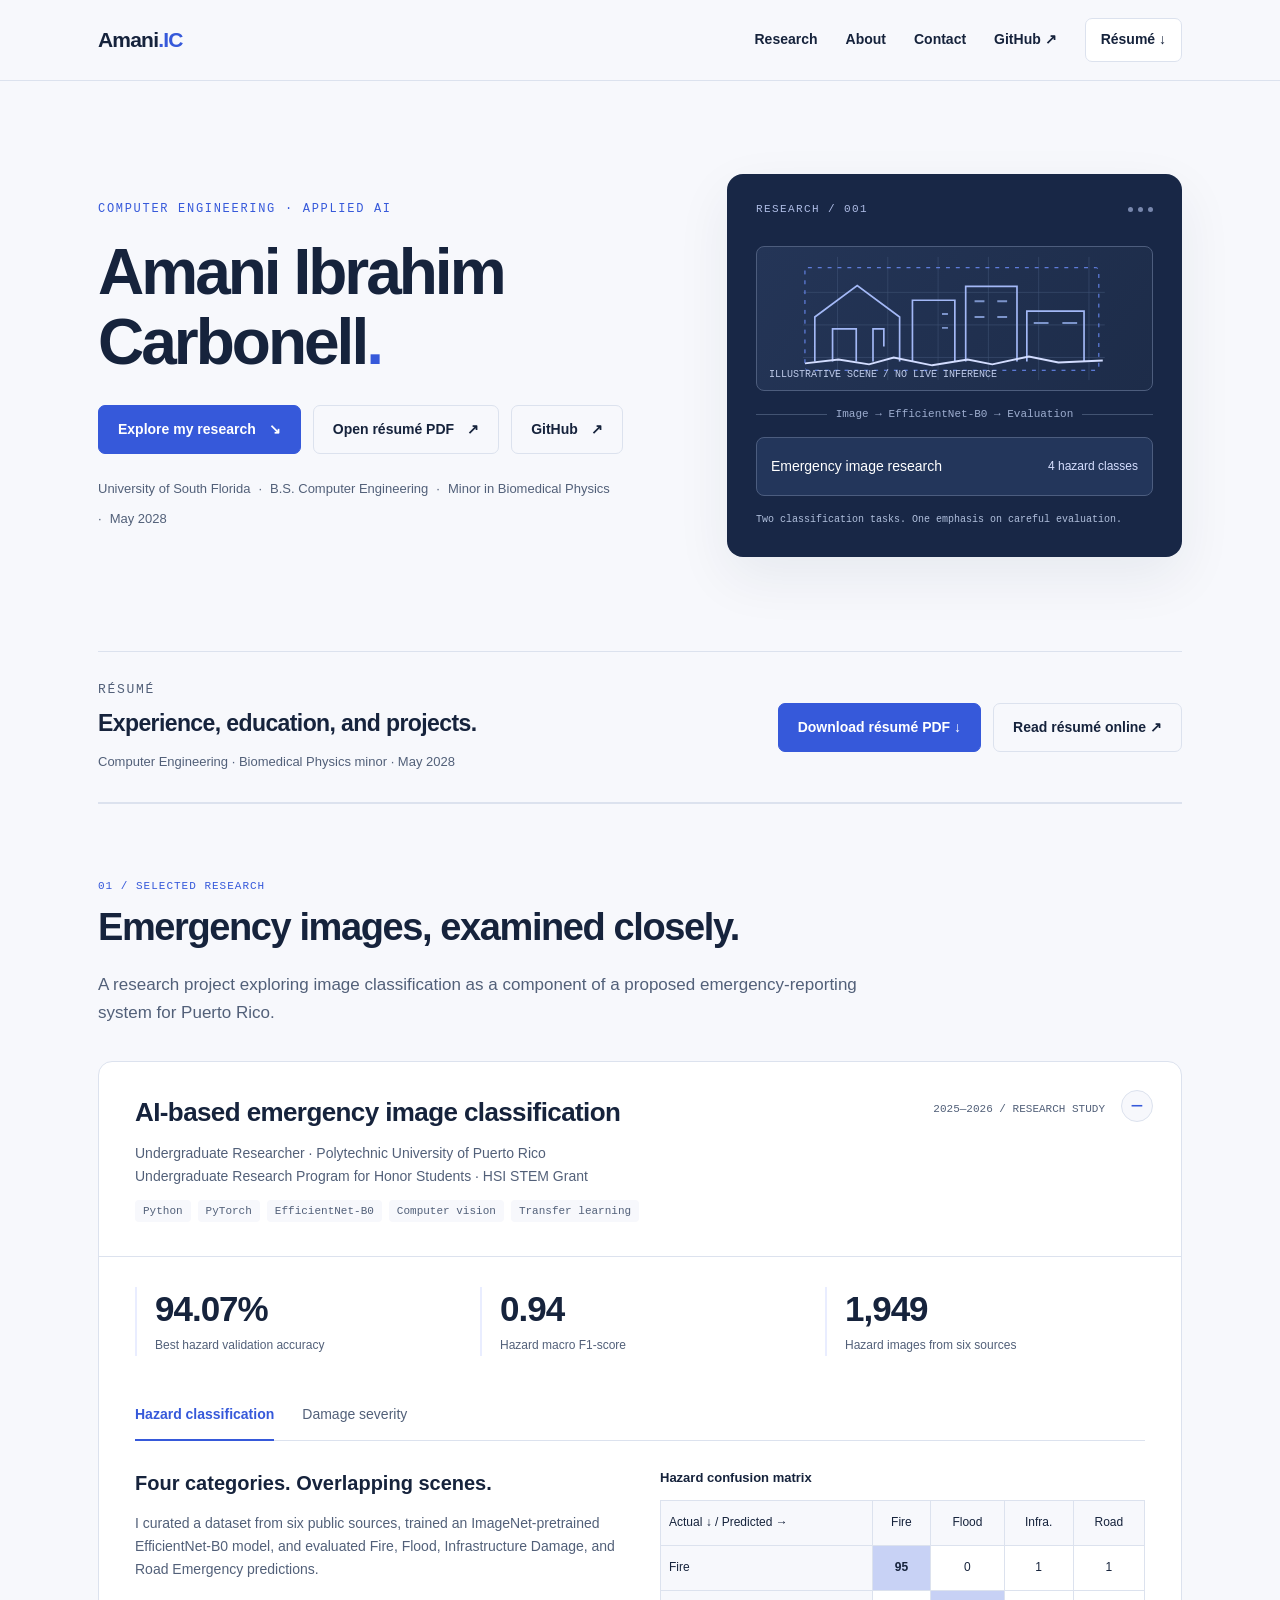
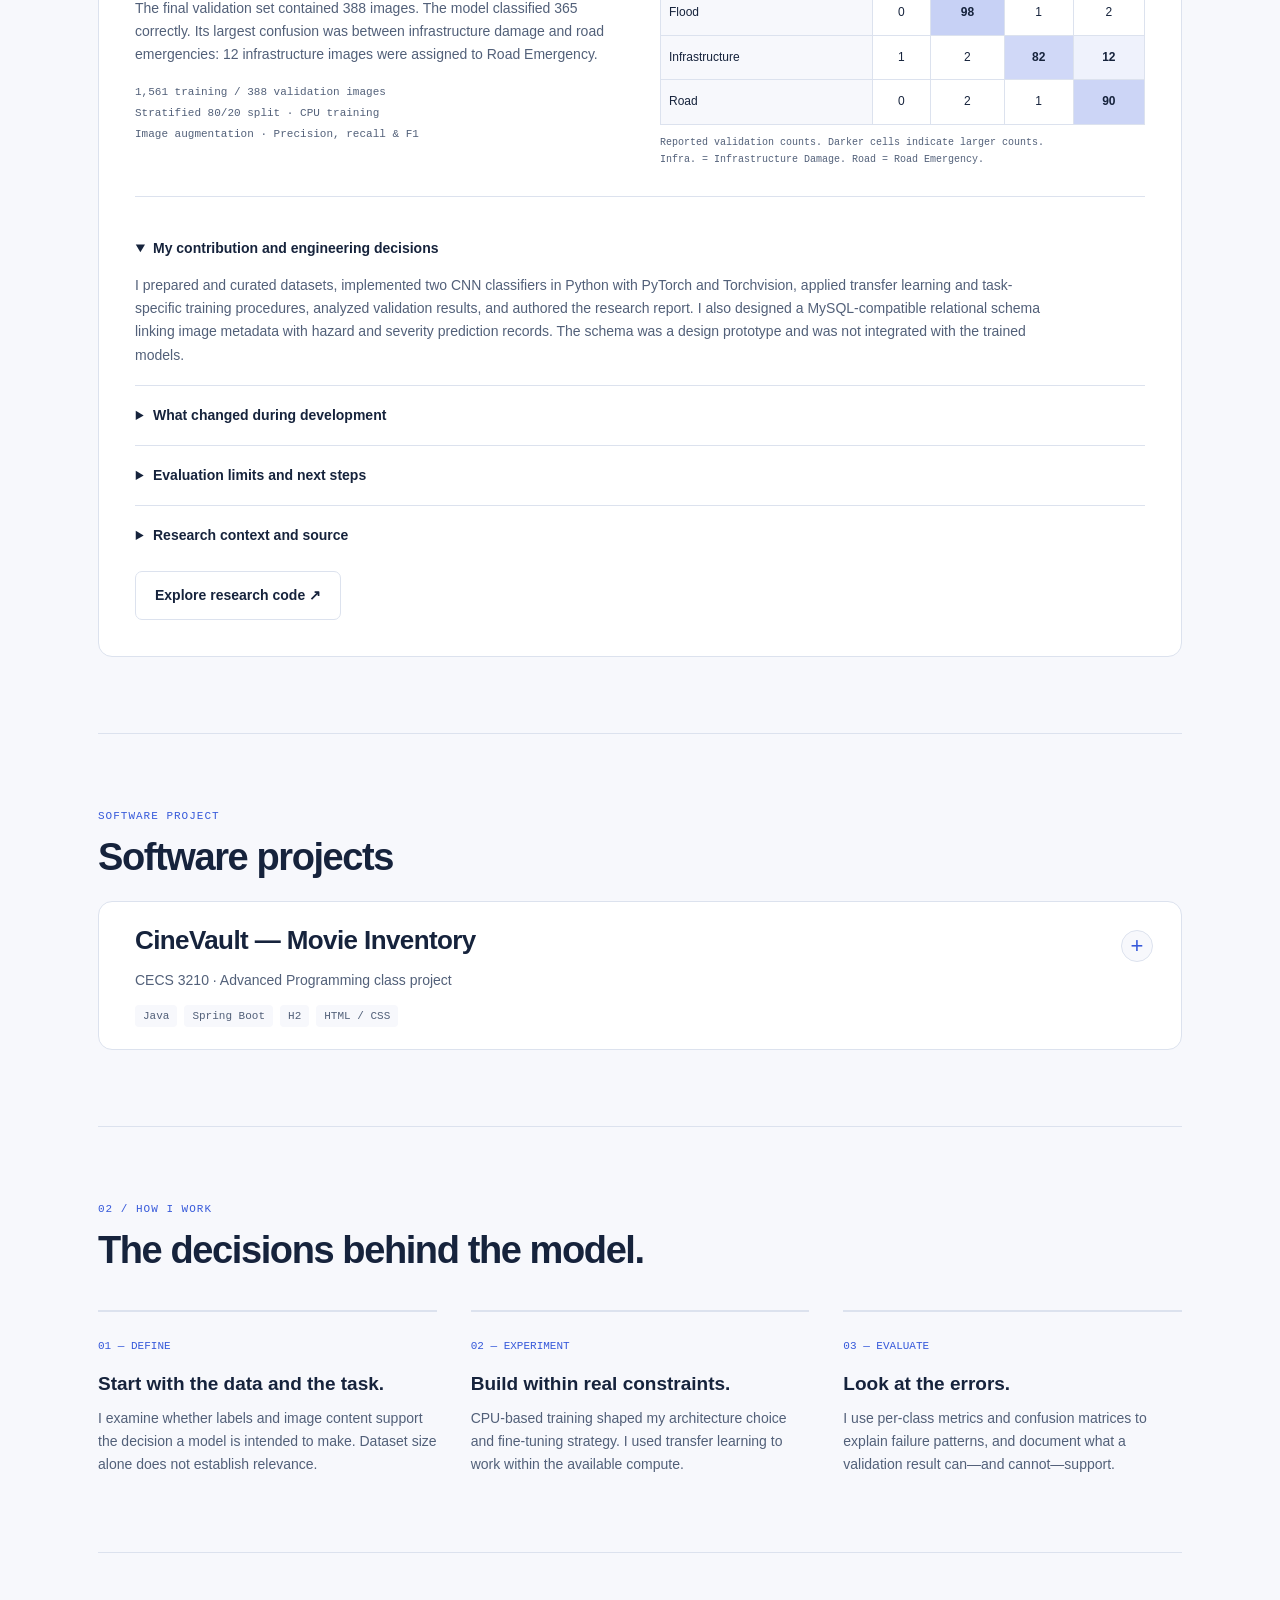
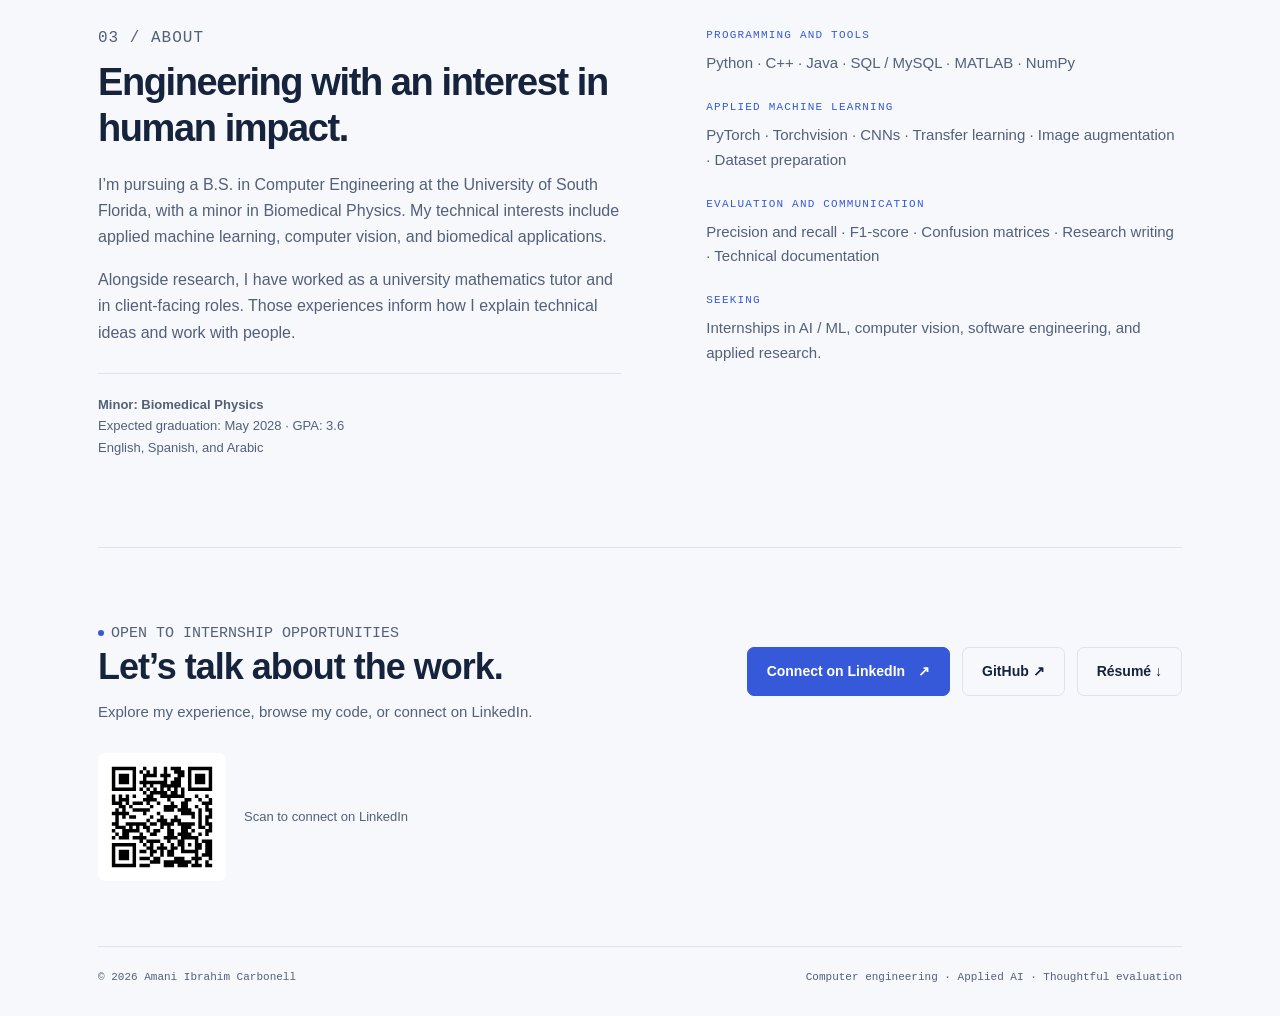
==== commit 6c8eed5a: "Make project cards expandable and collapse CineVault by default" ====
--- a/site/index.html
+++ b/site/index.html
@@ -9,6 +9,19 @@
 .linkedin-qr{display:flex;align-items:center;gap:18px;margin:28px 0 0}.linkedin-qr img{display:block;background:white;border-radius:8px}.linkedin-qr figcaption{font-size:13px;color:var(--muted)}@media(max-width:650px){.navlinks{gap:11px}.navlinks a[href="#contact"]{display:none}}
 .resume-panel{display:flex;align-items:center;justify-content:space-between;gap:28px;border-top:1px solid var(--line);border-bottom:1px solid var(--line);padding:30px 0}.resume-panel .eyebrow{margin:0 0 8px}.resume-panel h2{font-size:23px;letter-spacing:-.6px;margin:0 0 8px}.resume-panel p{font-size:13px;color:var(--muted);margin:0}.resume-panel .actions{flex-shrink:0}@media(max-width:900px){.resume-panel{align-items:flex-start;flex-direction:column}.resume-panel .actions{flex-shrink:1}}
 .cinevault-gallery{display:grid;grid-template-columns:1fr 1fr;gap:22px;margin:26px 0}.cinevault-gallery figure{margin:0;min-width:0}.cinevault-gallery a{display:block;background:#101010;border:1px solid var(--line);border-radius:8px;overflow:hidden}.cinevault-gallery img{display:block;width:100%;height:auto;aspect-ratio:1.85;object-fit:contain}.cinevault-gallery a:hover{outline:2px solid var(--accent);outline-offset:3px}.cinevault-gallery figcaption{font-size:12px;color:var(--muted);margin-top:9px}@media(max-width:650px){.cinevault-gallery{grid-template-columns:1fr}}
+
+details.project-disclosure{padding:0;margin:0;border:1px solid var(--line)}
+.project-disclosure>summary.project-head{position:relative;margin:0;list-style:none;cursor:pointer;padding-right:76px;font-weight:400}
+.project-disclosure>summary.project-head::-webkit-details-marker{display:none}
+.project-disclosure>summary.project-head::marker{content:""}
+.project-disclosure>summary.project-head::after{content:"+";position:absolute;right:28px;top:28px;display:grid;place-items:center;width:30px;height:30px;border:1px solid var(--line);border-radius:50%;color:var(--accent);font-size:22px;line-height:1;background:var(--paper)}
+.project-disclosure[open]>summary.project-head::after{content:"−"}
+.project-disclosure:not([open])>summary.project-head{border-bottom:0;padding-top:22px;padding-bottom:22px}
+.project-disclosure>summary.project-head:hover{background:#f8f9ff}
+.project-disclosure>summary.project-head:focus-visible{outline:3px solid var(--accent);outline-offset:-4px;border-radius:12px}
+.project-disclosure>summary.project-head h3{padding-right:5px}
+.project-disclosure>summary.project-head .tags{margin-top:12px}
+@media(max-width:650px){.project-disclosure>summary.project-head{padding-right:65px}.project-disclosure>summary.project-head::after{right:20px;top:23px}}
 </style>
 </head>
 <body>
@@ -19,13 +32,12 @@
 <div class="visual" aria-label="Conceptual illustration of the research workflow"><div class="visual-top"><span>RESEARCH / 001</span><span class="dots" aria-hidden="true"><i></i><i></i><i></i></span></div><div class="image-box"><svg viewBox="0 0 340 145" fill="none" aria-hidden="true"><path d="M16 112h306M16 79h306M16 46h306M51 10v125M102 10v125M153 10v125M204 10v125M255 10v125M306 10v125" stroke="#405274" stroke-width=".6"/><path d="M28 116V71l43-32 43 32v45M46 116V83h24v33M87 116V83h11v18M127 116V54h43v62M181 116V40h52v76M243 116V65h58v51" stroke="#a3b8f6" stroke-width="1.7"/><path d="m18 118 34-4 31 5 25-7 39 8 36-6 25 5 37-8 30 6 45-2" stroke="#d3ddff" stroke-width="2"/><path d="M157 68h6M157 82h6M190 55h10M213 55h10M190 71h10M213 71h10M250 77h15M279 77h15" stroke="#7c94cb" stroke-width="2"/><rect x="18" y="21" width="298" height="104" rx="3" stroke="#7092ff" stroke-dasharray="4 6"/></svg><span class="box-tag">ILLUSTRATIVE SCENE / NO LIVE INFERENCE</span></div><div class="processing">Image → EfficientNet-B0 → Evaluation</div><div class="prediction"><span>Emergency image research</span><strong>4 hazard classes</strong></div><p class="visual-note">Two classification tasks. One emphasis on careful evaluation.</p></div></section>
 <section class="resume-panel" id="resume" aria-labelledby="resume-title"><div><p class="eyebrow">RÉSUMÉ</p><h2 id="resume-title">Experience, education, and projects.</h2><p>Computer Engineering · Biomedical Physics minor · May 2028</p></div><div class="actions"><a class="button" href="https://amaniic.github.io/amani-portfolio/Amani_Ibrahim_Carbonell_Resume.pdf" download="Amani_Ibrahim_Carbonell_Resume.pdf">Download résumé PDF ↓</a><a class="button secondary" href="https://amaniic.github.io/amani-portfolio/resume.html">Read résumé online ↗</a></div></section>
 <section class="section" id="research" aria-labelledby="research-title"><p class="section-number">01 / SELECTED RESEARCH</p><h2 id="research-title">Emergency images, examined closely.</h2><p class="section-lead">A research project exploring image classification as a component of a proposed emergency-reporting system for Puerto Rico.</p>
-<article class="project"><div class="project-head"><div><h3>AI-based emergency image classification</h3><p>Undergraduate Researcher · Polytechnic University of Puerto Rico<br>Undergraduate Research Program for Honor Students · HSI STEM Grant</p><div class="tags"><span>Python</span><span>PyTorch</span><span>EfficientNet-B0</span><span>Computer vision</span><span>Transfer learning</span></div></div><div class="project-date">2025—2026 / RESEARCH STUDY</div></div>
-<div class="project-body"><div class="metrics"><div class="metric"><strong>94.07%</strong><span>Best hazard validation accuracy</span></div><div class="metric"><strong>0.94</strong><span>Hazard macro F1-score</span></div><div class="metric"><strong>1,949</strong><span>Hazard images from six sources</span></div></div>
+<details class="project project-disclosure" open><summary class="project-head"><div><h3>AI-based emergency image classification</h3><p>Undergraduate Researcher · Polytechnic University of Puerto Rico<br>Undergraduate Research Program for Honor Students · HSI STEM Grant</p><div class="tags"><span>Python</span><span>PyTorch</span><span>EfficientNet-B0</span><span>Computer vision</span><span>Transfer learning</span></div></div><div class="project-date">2025—2026 / RESEARCH STUDY</div></summary><div class="project-body"><div class="metrics"><div class="metric"><strong>94.07%</strong><span>Best hazard validation accuracy</span></div><div class="metric"><strong>0.94</strong><span>Hazard macro F1-score</span></div><div class="metric"><strong>1,949</strong><span>Hazard images from six sources</span></div></div>
 <div class="tabs" role="tablist" aria-label="Explore model results"><button id="tab-hazard" role="tab" aria-selected="true" aria-controls="panel-hazard" tabindex="0">Hazard classification</button><button id="tab-severity" role="tab" aria-selected="false" aria-controls="panel-severity" tabindex="-1">Damage severity</button></div>
 <div role="tabpanel" id="panel-hazard" aria-labelledby="tab-hazard"><div class="result-layout"><div class="result-copy"><h4>Four categories. Overlapping scenes.</h4><p>I curated a dataset from six public sources, trained an ImageNet-pretrained EfficientNet-B0 model, and evaluated Fire, Flood, Infrastructure Damage, and Road Emergency predictions.</p><p>The final validation set contained 388 images. The model classified 365 correctly. Its largest confusion was between infrastructure damage and road emergencies: 12 infrastructure images were assigned to Road Emergency.</p><p class="method">1,561 training / 388 validation images<br>Stratified 80/20 split · CPU training<br>Image augmentation · Precision, recall & F1</p></div><div class="table-scroll"><table><caption>Hazard confusion matrix</caption><thead><tr><th scope="col">Actual ↓ / Predicted →</th><th scope="col">Fire</th><th scope="col">Flood</th><th scope="col">Infra.</th><th scope="col">Road</th></tr></thead><tbody><tr><th scope="row">Fire</th><td class="cell" style="--heat:.27">95</td><td>0</td><td>1</td><td>1</td></tr><tr><th scope="row">Flood</th><td>0</td><td class="cell" style="--heat:.28">98</td><td>1</td><td>2</td></tr><tr><th scope="row">Infrastructure</th><td>1</td><td>2</td><td class="cell" style="--heat:.23">82</td><td class="cell" style="--heat:.08">12</td></tr><tr><th scope="row">Road</th><td>0</td><td>2</td><td>1</td><td class="cell" style="--heat:.25">90</td></tr></tbody></table><p class="table-note">Reported validation counts. Darker cells indicate larger counts.<br>Infra. = Infrastructure Damage. Road = Road Emergency.</p></div></div></div>
 <div role="tabpanel" id="panel-severity" aria-labelledby="tab-severity" hidden><div class="result-layout"><div class="result-copy"><h4>Severity needs more than a headline score.</h4><p>I developed a second EfficientNet-B0 model for Mild Damage versus Severe Damage using a modified, supplemented CrisisMMD-based dataset. Training used class-weighted cross-entropy and staged fine-tuning.</p><p>The best validation accuracy across training was <strong>79.57%</strong>. The final Stage 2 pass shown here classified 431 of 558 images correctly (<strong>77.24%</strong>). These results describe different checkpoints.</p><p class="method">2,289 training / 558 validation images<br>Final-pass macro F1: 0.75<br>Final-pass severe recall: 0.79</p></div><div class="table-scroll"><table><caption>Severity confusion matrix · final Stage 2 pass</caption><thead><tr><th scope="col">Actual ↓ / Predicted →</th><th scope="col">Mild</th><th scope="col">Severe</th></tr></thead><tbody><tr><th scope="row">Mild Damage</th><td class="cell" style="--heat:.16">125</td><td class="cell" style="--heat:.06">45</td></tr><tr><th scope="row">Severe Damage</th><td class="cell" style="--heat:.10">82</td><td class="cell" style="--heat:.28">306</td></tr></tbody></table><p class="table-note">82 severe images were predicted as mild in the final pass. This failure mode supports further research into human review and clearer severity criteria.</p></div></div></div>
-<div class="observations"><details open><summary>My contribution and engineering decisions</summary><p>I prepared and curated datasets, implemented two CNN classifiers in Python with PyTorch and Torchvision, applied transfer learning and task-specific training procedures, analyzed validation results, and authored the research report. I also designed a MySQL-compatible relational schema linking image metadata with hazard and severity prediction records. The schema was a design prototype and was not integrated with the trained models.</p></details><details><summary>What changed during development</summary><p>Early event-based CrisisMMD experiments exposed a mismatch between social-media labels and the intended image-only operational categories. I moved to a curated four-category dataset and used EfficientNet-B0 for computational practicality on CPU. The severity task evolved from three classes to two, followed by class weighting and selective fine-tuning. Several factors changed together, so performance differences do not isolate the effect of any one intervention.</p></details><details><summary>Evaluation limits and next steps</summary><p>These are validation results used during model development, not an independent external test or evidence of deployed emergency-response performance. The hazard dataset included synthetic road-emergency examples from one source. Severity labels remained subjective, and the tasks used different datasets, so their accuracy figures are not a direct benchmark. The next steps are independent Puerto Rico data, clearer annotation criteria, and confidence-based human review.</p></details><details><summary>Research context and source</summary><p>This case study summarizes my contribution to research conducted at the Polytechnic University of Puerto Rico. It is based on my 2026 final report, “Design and Development of an Intelligent Emergency State Reporting System for Puerto Rico.” Original institutional code, model files, and curated datasets are not distributed on this website. The scene illustration above is schematic; this website does not run an emergency classifier.</p></details></div><div class="actions" style="margin-top:24px"><a class="button secondary" href="https://github.com/amaniic/amani-portfolio/tree/main/research" target="_blank" rel="noopener noreferrer">Explore research code ↗</a></div></div></article></section>
-<section class="section" id="software-projects" aria-labelledby="software-title"><p class="section-number">SOFTWARE PROJECT</p><h2 id="software-title">CineVault — Movie Inventory</h2><article class="project"><div class="project-head"><div><h3>A personal movie collection, organized.</h3><p>CECS 3210 · Advanced Programming class project</p><div class="tags"><span>Java</span><span>Spring Boot</span><span>H2</span><span>HTML / CSS</span></div></div></div><div class="project-body"><p>A web application for adding, browsing, editing, and deleting movies. Includes movie-ID lookup, duplicate checks, input validation, and a local database.</p><div class="cinevault-gallery" aria-label="Original CineVault application screenshots"><figure><a href="assets/cinevault-home.jpg" target="_blank" rel="noopener noreferrer"><img src="assets/cinevault-home.jpg" width="1913" height="1006" alt="Original CineVault homepage with movie-poster collage and Get started button" loading="lazy"></a><figcaption>The original homepage and navigation.</figcaption></figure><figure><a href="assets/cinevault-inventory.jpg" target="_blank" rel="noopener noreferrer"><img src="assets/cinevault-inventory.jpg" width="1774" height="967" alt="Original CineVault inventory showing movie posters, titles, directors, and unique IDs" loading="lazy"></a><figcaption>The movie collection, with posters and unique IDs.</figcaption></figure></div><div class="actions"><a class="button secondary" href="https://github.com/amaniic/amani-portfolio/tree/main/cinevault" target="_blank" rel="noopener noreferrer">View CineVault code ↗</a></div></div></article></section>
+<div class="observations"><details open><summary>My contribution and engineering decisions</summary><p>I prepared and curated datasets, implemented two CNN classifiers in Python with PyTorch and Torchvision, applied transfer learning and task-specific training procedures, analyzed validation results, and authored the research report. I also designed a MySQL-compatible relational schema linking image metadata with hazard and severity prediction records. The schema was a design prototype and was not integrated with the trained models.</p></details><details><summary>What changed during development</summary><p>Early event-based CrisisMMD experiments exposed a mismatch between social-media labels and the intended image-only operational categories. I moved to a curated four-category dataset and used EfficientNet-B0 for computational practicality on CPU. The severity task evolved from three classes to two, followed by class weighting and selective fine-tuning. Several factors changed together, so performance differences do not isolate the effect of any one intervention.</p></details><details><summary>Evaluation limits and next steps</summary><p>These are validation results used during model development, not an independent external test or evidence of deployed emergency-response performance. The hazard dataset included synthetic road-emergency examples from one source. Severity labels remained subjective, and the tasks used different datasets, so their accuracy figures are not a direct benchmark. The next steps are independent Puerto Rico data, clearer annotation criteria, and confidence-based human review.</p></details><details><summary>Research context and source</summary><p>This case study summarizes my contribution to research conducted at the Polytechnic University of Puerto Rico. It is based on my 2026 final report, “Design and Development of an Intelligent Emergency State Reporting System for Puerto Rico.” Original institutional code, model files, and curated datasets are not distributed on this website. The scene illustration above is schematic; this website does not run an emergency classifier.</p></details></div><div class="actions" style="margin-top:24px"><a class="button secondary" href="https://github.com/amaniic/amani-portfolio/tree/main/research" target="_blank" rel="noopener noreferrer">Explore research code ↗</a></div></div></details></section>
+<section class="section" id="software-projects" aria-labelledby="software-title"><p class="section-number">SOFTWARE PROJECT</p><h2 id="software-title">Software projects</h2><details class="project project-disclosure"><summary class="project-head"><div><h3>CineVault — Movie Inventory</h3><p>CECS 3210 · Advanced Programming class project</p><div class="tags"><span>Java</span><span>Spring Boot</span><span>H2</span><span>HTML / CSS</span></div></div></summary><div class="project-body"><p>A web application for adding, browsing, editing, and deleting movies. Includes movie-ID lookup, duplicate checks, input validation, and a local database.</p><div class="cinevault-gallery" aria-label="Original CineVault application screenshots"><figure><a href="assets/cinevault-home.jpg" target="_blank" rel="noopener noreferrer"><img src="assets/cinevault-home.jpg" width="1913" height="1006" alt="Original CineVault homepage with movie-poster collage and Get started button" loading="lazy"></a><figcaption>The original homepage and navigation.</figcaption></figure><figure><a href="assets/cinevault-inventory.jpg" target="_blank" rel="noopener noreferrer"><img src="assets/cinevault-inventory.jpg" width="1774" height="967" alt="Original CineVault inventory showing movie posters, titles, directors, and unique IDs" loading="lazy"></a><figcaption>The movie collection, with posters and unique IDs.</figcaption></figure></div><div class="actions"><a class="button secondary" href="https://github.com/amaniic/amani-portfolio/tree/main/cinevault" target="_blank" rel="noopener noreferrer">View CineVault code ↗</a></div></div></details></section>
 <section class="section" id="approach" aria-labelledby="approach-title"><p class="section-number">02 / HOW I WORK</p><h2 id="approach-title">The decisions behind the model.</h2><div class="approach-grid"><div class="approach-step"><span class="step-num">01 — DEFINE</span><h3>Start with the data and the task.</h3><p>I examine whether labels and image content support the decision a model is intended to make. Dataset size alone does not establish relevance.</p></div><div class="approach-step"><span class="step-num">02 — EXPERIMENT</span><h3>Build within real constraints.</h3><p>CPU-based training shaped my architecture choice and fine-tuning strategy. I used transfer learning to work within the available compute.</p></div><div class="approach-step"><span class="step-num">03 — EVALUATE</span><h3>Look at the errors.</h3><p>I use per-class metrics and confusion matrices to explain failure patterns, and document what a validation result can—and cannot—support.</p></div></div></section>
 <section class="section" id="about" aria-labelledby="about-title"><div class="about-layout"><div><p class="section-number">03 / ABOUT</p><h2 id="about-title">Engineering with an interest in human impact.</h2><p>I’m pursuing a B.S. in Computer Engineering at the University of South Florida, with a minor in Biomedical Physics. My technical interests include applied machine learning, computer vision, and biomedical applications.</p><p>Alongside research, I have worked as a university mathematics tutor and in client-facing roles. Those experiences inform how I explain technical ideas and work with people.</p><p class="about-meta"><strong>Minor: Biomedical Physics</strong><br>Expected graduation: May 2028 · GPA: 3.6<br>English, Spanish, and Arabic</p></div><div><div class="skill-group"><h3>Programming and tools</h3><p>Python · C++ · Java · SQL / MySQL · MATLAB · NumPy</p></div><div class="skill-group"><h3>Applied machine learning</h3><p>PyTorch · Torchvision · CNNs · Transfer learning · Image augmentation · Dataset preparation</p></div><div class="skill-group"><h3>Evaluation and communication</h3><p>Precision and recall · F1-score · Confusion matrices · Research writing · Technical documentation</p></div><div class="skill-group"><h3>Seeking</h3><p>Internships in AI / ML, computer vision, software engineering, and applied research.</p></div></div></div></section>
 <section class="section contact" id="contact" aria-labelledby="contact-title"><div class="contact-inner"><div><p class="status">OPEN TO INTERNSHIP OPPORTUNITIES</p><h2 id="contact-title">Let’s talk about the work.</h2><p>Explore my experience, browse my code, or connect on LinkedIn.</p></div><div class="actions"><a class="button" href="https://www.linkedin.com/in/amani-ibr" target="_blank" rel="noopener noreferrer">Connect on LinkedIn <span aria-hidden="true">↗</span></a><a class="button secondary" href="https://github.com/amaniic" target="_blank" rel="noopener noreferrer">GitHub ↗</a><a class="button secondary" href="https://amaniic.github.io/amani-portfolio/resume.html">Résumé ↓</a></div></div><figure class="linkedin-qr"><a href="https://www.linkedin.com/in/amani-ibr/" target="_blank" rel="noopener noreferrer"><img src="linkedin-qr.svg" width="128" height="128" alt="QR code linking to Amani Ibrahim Carbonell on LinkedIn"></a><figcaption>Scan to connect on LinkedIn</figcaption></figure></section>
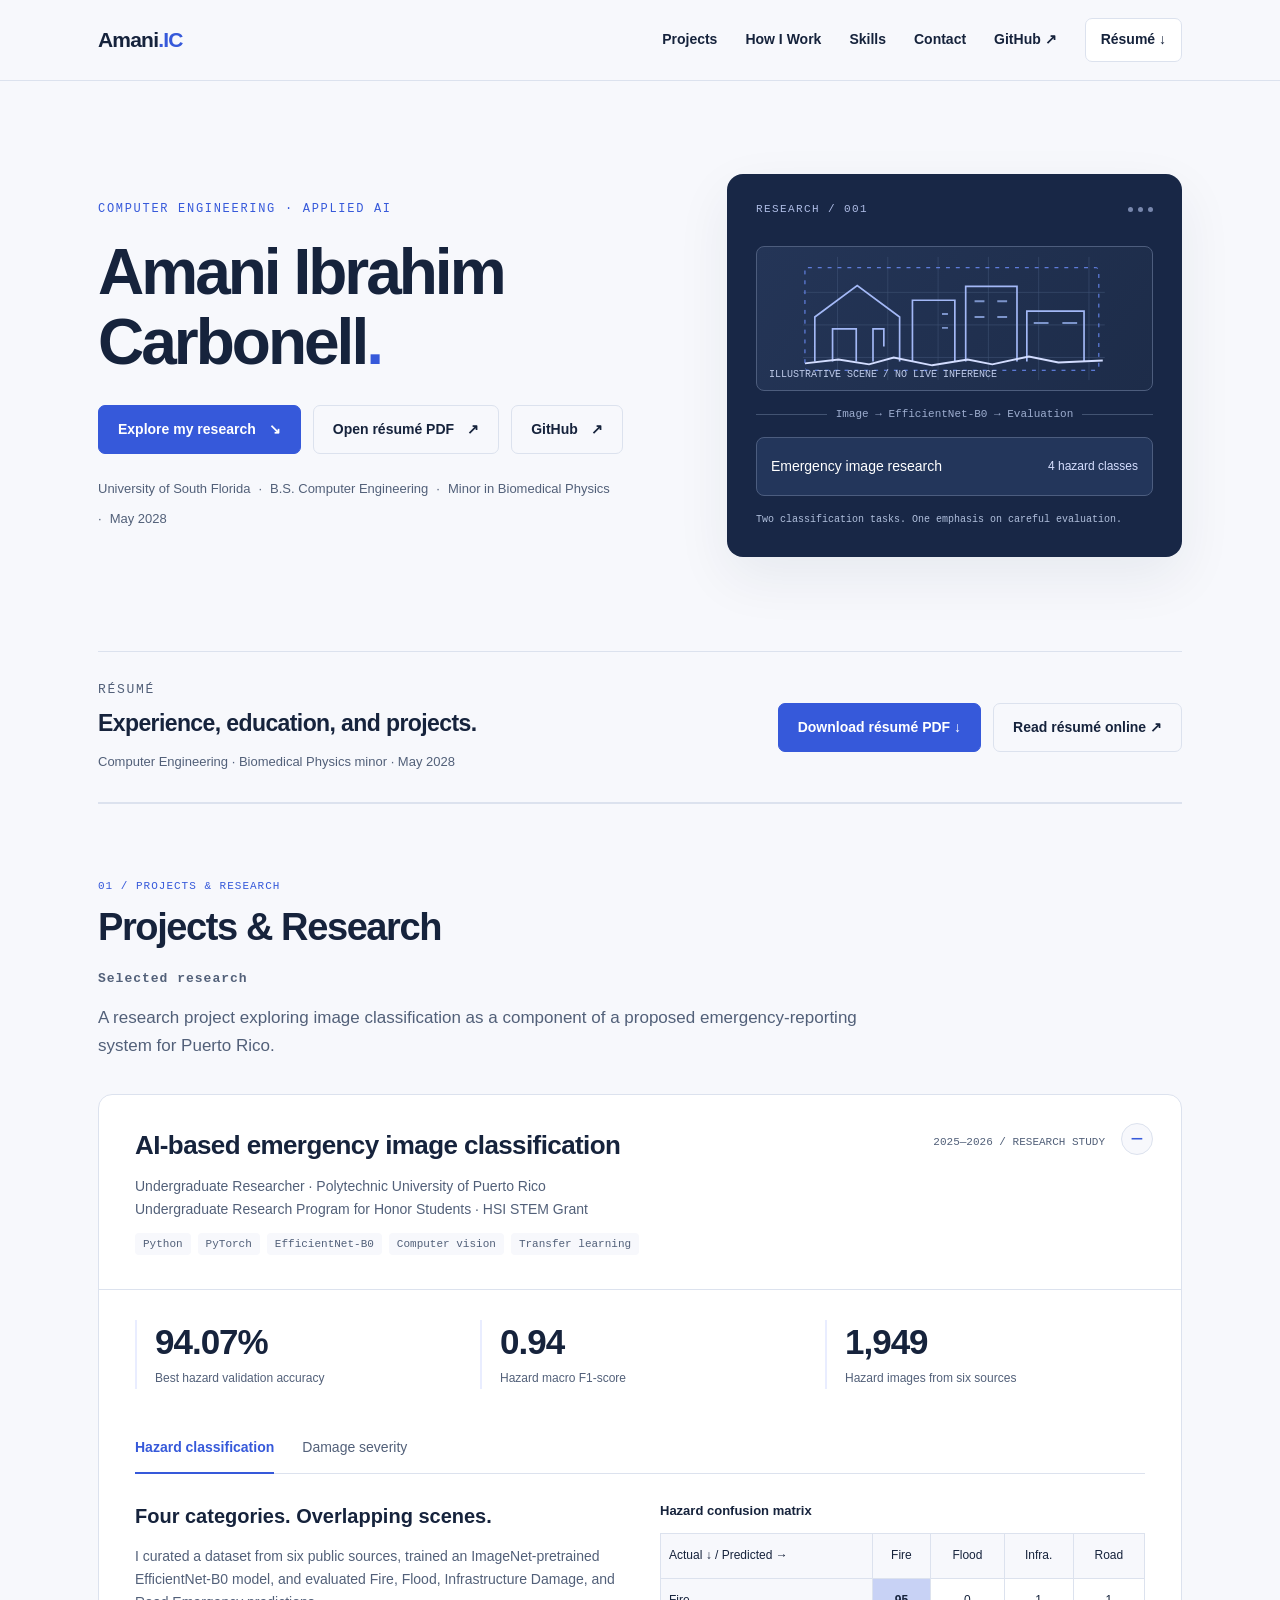
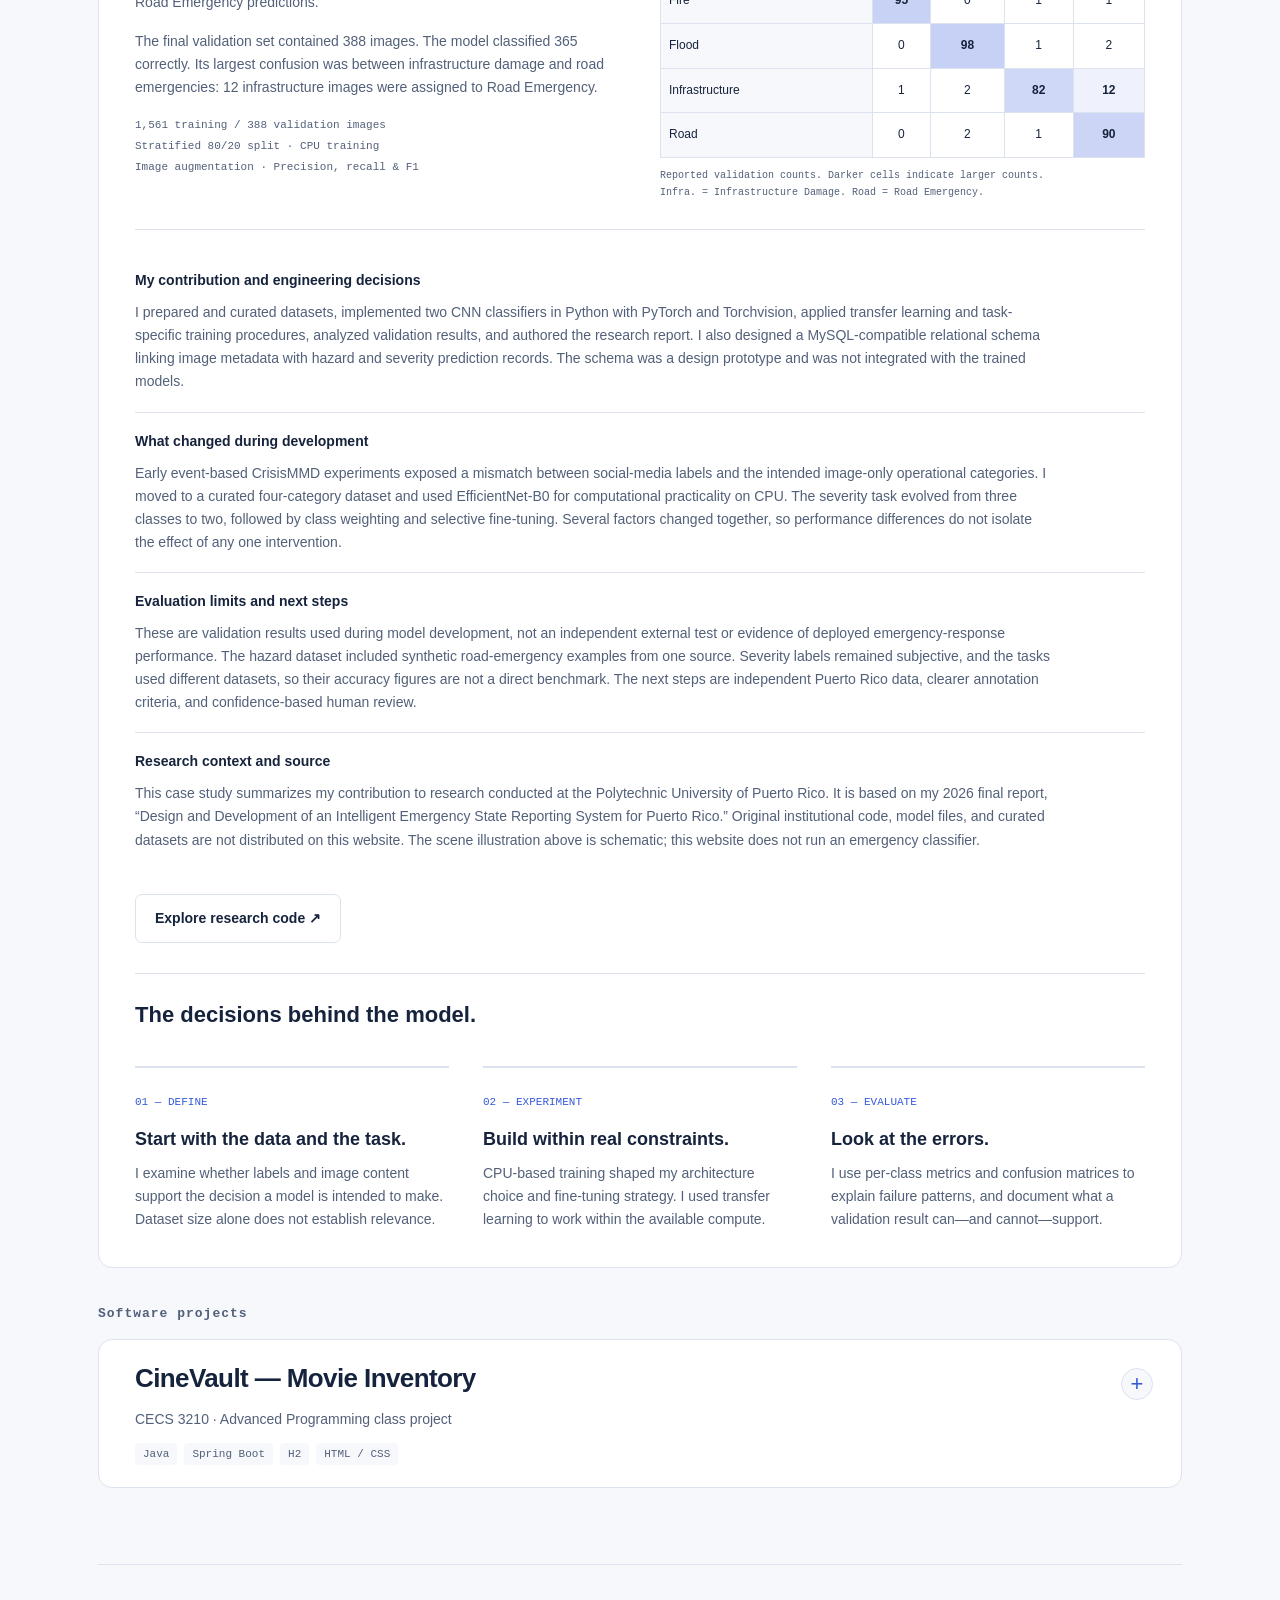
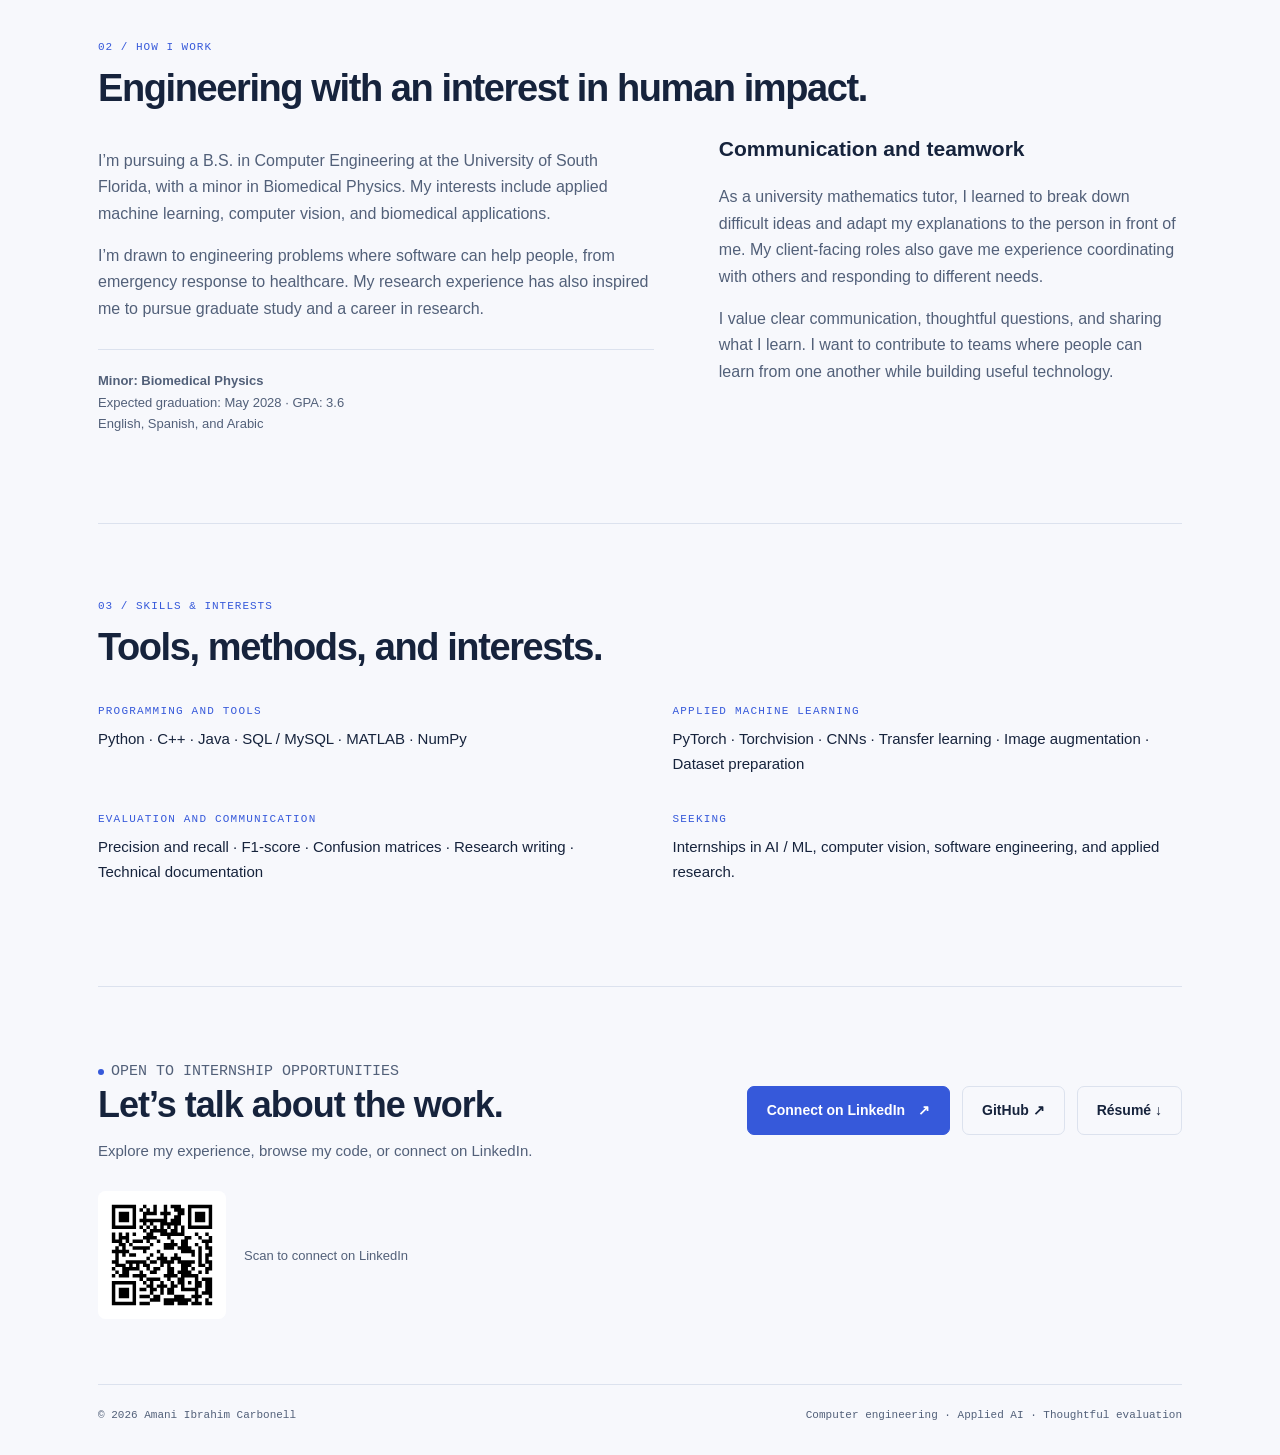
==== commit 10d1ff20: "Group projects and research, introduce How I Work and separate skills" ====
--- a/site/index.html
+++ b/site/index.html
@@ -22,24 +22,37 @@
 .project-disclosure>summary.project-head h3{padding-right:5px}
 .project-disclosure>summary.project-head .tags{margin-top:12px}
 @media(max-width:650px){.project-disclosure>summary.project-head{padding-right:65px}.project-disclosure>summary.project-head::after{right:20px;top:23px}}
+
+.project-group+.project-group{margin-top:38px}
+.subsection-title{font:600 13px var(--mono);letter-spacing:1px;color:var(--muted);margin:0 0 18px}
+.project-head h4{font-size:26px;letter-spacing:-.6px;line-height:1.3;margin:0 0 12px;max-width:650px}
+.model-decisions{margin-top:30px;padding-top:26px;border-top:1px solid var(--line)}
+.model-decisions>h4{font-size:22px;line-height:1.35;margin:0}
+.model-decisions .approach-step h3{font-size:18px}
+.human-layout{display:grid;grid-template-columns:1.2fr 1fr;gap:65px}
+.human-layout p{color:var(--muted);font-size:16px}
+.human-layout h3{font-size:21px;margin:0 0 18px}
+.skills-layout{display:grid;grid-template-columns:1fr 1fr;gap:12px 65px;margin-top:34px}
+@media(max-width:650px){.human-layout,.skills-layout{grid-template-columns:1fr;gap:24px}.project-head h4{font-size:23px}.navlinks .about-nav{display:inline}.navlinks a[href="https://github.com/amaniic"]{display:none}.navlinks{gap:12px}.brand{font-size:17px}.navlinks a[href="#about"]{display:none}.project-group+.project-group{margin-top:28px}}
+.research-note{padding:18px 0;border-bottom:1px solid var(--line)}.research-note:last-child{border:0}.research-note h5{font-size:14px;line-height:1.5;margin:0 0 10px}.research-note p{font-size:14px;color:var(--muted);margin:0}
 </style>
 </head>
 <body>
 <a class="skip" href="#main">Skip to content</a>
-<header><div class="wrap"><nav aria-label="Main navigation"><a class="brand" href="#main">Amani<span>.IC</span></a><div class="navlinks"><a href="#research">Research</a><a class="about-nav" href="#about">About</a><a href="#contact">Contact</a><a href="https://github.com/amaniic" target="_blank" rel="noopener noreferrer">GitHub ↗</a><a class="resume-link" href="https://amaniic.github.io/amani-portfolio/resume.html">Résumé ↓</a></div></nav></div></header>
+<header><div class="wrap"><nav aria-label="Main navigation"><a class="brand" href="#main">Amani<span>.IC</span></a><div class="navlinks"><a href="#projects">Projects</a><a class="about-nav" href="#approach">How I Work</a><a href="#about">Skills</a><a href="#contact">Contact</a><a href="https://github.com/amaniic" target="_blank" rel="noopener noreferrer">GitHub ↗</a><a class="resume-link" href="https://amaniic.github.io/amani-portfolio/resume.html">Résumé ↓</a></div></nav></div></header>
 <main id="main"><div class="wrap">
 <section class="hero" aria-labelledby="hero-title"><div><p class="eyebrow">Computer engineering · Applied AI</p><h1 id="hero-title">Amani Ibrahim<br>Carbonell<span>.</span></h1><div class="actions"><a class="button" href="#research">Explore my research <span aria-hidden="true">↘</span></a><a class="button secondary" href="https://amaniic.github.io/amani-portfolio/Amani_Ibrahim_Carbonell_Resume.pdf" target="_blank" rel="noopener noreferrer">Open résumé PDF <span aria-hidden="true">↗</span></a><a class="button secondary" href="https://github.com/amaniic" target="_blank" rel="noopener noreferrer">GitHub <span aria-hidden="true">↗</span></a></div><p class="identity"><span>University of South Florida</span><span>B.S. Computer Engineering</span><span>Minor in Biomedical Physics</span><span>May 2028</span></p></div>
 <div class="visual" aria-label="Conceptual illustration of the research workflow"><div class="visual-top"><span>RESEARCH / 001</span><span class="dots" aria-hidden="true"><i></i><i></i><i></i></span></div><div class="image-box"><svg viewBox="0 0 340 145" fill="none" aria-hidden="true"><path d="M16 112h306M16 79h306M16 46h306M51 10v125M102 10v125M153 10v125M204 10v125M255 10v125M306 10v125" stroke="#405274" stroke-width=".6"/><path d="M28 116V71l43-32 43 32v45M46 116V83h24v33M87 116V83h11v18M127 116V54h43v62M181 116V40h52v76M243 116V65h58v51" stroke="#a3b8f6" stroke-width="1.7"/><path d="m18 118 34-4 31 5 25-7 39 8 36-6 25 5 37-8 30 6 45-2" stroke="#d3ddff" stroke-width="2"/><path d="M157 68h6M157 82h6M190 55h10M213 55h10M190 71h10M213 71h10M250 77h15M279 77h15" stroke="#7c94cb" stroke-width="2"/><rect x="18" y="21" width="298" height="104" rx="3" stroke="#7092ff" stroke-dasharray="4 6"/></svg><span class="box-tag">ILLUSTRATIVE SCENE / NO LIVE INFERENCE</span></div><div class="processing">Image → EfficientNet-B0 → Evaluation</div><div class="prediction"><span>Emergency image research</span><strong>4 hazard classes</strong></div><p class="visual-note">Two classification tasks. One emphasis on careful evaluation.</p></div></section>
 <section class="resume-panel" id="resume" aria-labelledby="resume-title"><div><p class="eyebrow">RÉSUMÉ</p><h2 id="resume-title">Experience, education, and projects.</h2><p>Computer Engineering · Biomedical Physics minor · May 2028</p></div><div class="actions"><a class="button" href="https://amaniic.github.io/amani-portfolio/Amani_Ibrahim_Carbonell_Resume.pdf" download="Amani_Ibrahim_Carbonell_Resume.pdf">Download résumé PDF ↓</a><a class="button secondary" href="https://amaniic.github.io/amani-portfolio/resume.html">Read résumé online ↗</a></div></section>
-<section class="section" id="research" aria-labelledby="research-title"><p class="section-number">01 / SELECTED RESEARCH</p><h2 id="research-title">Emergency images, examined closely.</h2><p class="section-lead">A research project exploring image classification as a component of a proposed emergency-reporting system for Puerto Rico.</p>
-<details class="project project-disclosure" open><summary class="project-head"><div><h3>AI-based emergency image classification</h3><p>Undergraduate Researcher · Polytechnic University of Puerto Rico<br>Undergraduate Research Program for Honor Students · HSI STEM Grant</p><div class="tags"><span>Python</span><span>PyTorch</span><span>EfficientNet-B0</span><span>Computer vision</span><span>Transfer learning</span></div></div><div class="project-date">2025—2026 / RESEARCH STUDY</div></summary><div class="project-body"><div class="metrics"><div class="metric"><strong>94.07%</strong><span>Best hazard validation accuracy</span></div><div class="metric"><strong>0.94</strong><span>Hazard macro F1-score</span></div><div class="metric"><strong>1,949</strong><span>Hazard images from six sources</span></div></div>
+<section class="section" id="projects" aria-labelledby="projects-title"><p class="section-number">01 / PROJECTS &amp; RESEARCH</p><h2 id="projects-title">Projects &amp; Research</h2><div class="project-group" id="research"><h3 class="subsection-title">Selected research</h3><p class="section-lead">A research project exploring image classification as a component of a proposed emergency-reporting system for Puerto Rico.</p>
+<details class="project project-disclosure" open><summary class="project-head"><div><h4>AI-based emergency image classification</h4><p>Undergraduate Researcher · Polytechnic University of Puerto Rico<br>Undergraduate Research Program for Honor Students · HSI STEM Grant</p><div class="tags"><span>Python</span><span>PyTorch</span><span>EfficientNet-B0</span><span>Computer vision</span><span>Transfer learning</span></div></div><div class="project-date">2025—2026 / RESEARCH STUDY</div></summary><div class="project-body"><div class="metrics"><div class="metric"><strong>94.07%</strong><span>Best hazard validation accuracy</span></div><div class="metric"><strong>0.94</strong><span>Hazard macro F1-score</span></div><div class="metric"><strong>1,949</strong><span>Hazard images from six sources</span></div></div>
 <div class="tabs" role="tablist" aria-label="Explore model results"><button id="tab-hazard" role="tab" aria-selected="true" aria-controls="panel-hazard" tabindex="0">Hazard classification</button><button id="tab-severity" role="tab" aria-selected="false" aria-controls="panel-severity" tabindex="-1">Damage severity</button></div>
 <div role="tabpanel" id="panel-hazard" aria-labelledby="tab-hazard"><div class="result-layout"><div class="result-copy"><h4>Four categories. Overlapping scenes.</h4><p>I curated a dataset from six public sources, trained an ImageNet-pretrained EfficientNet-B0 model, and evaluated Fire, Flood, Infrastructure Damage, and Road Emergency predictions.</p><p>The final validation set contained 388 images. The model classified 365 correctly. Its largest confusion was between infrastructure damage and road emergencies: 12 infrastructure images were assigned to Road Emergency.</p><p class="method">1,561 training / 388 validation images<br>Stratified 80/20 split · CPU training<br>Image augmentation · Precision, recall & F1</p></div><div class="table-scroll"><table><caption>Hazard confusion matrix</caption><thead><tr><th scope="col">Actual ↓ / Predicted →</th><th scope="col">Fire</th><th scope="col">Flood</th><th scope="col">Infra.</th><th scope="col">Road</th></tr></thead><tbody><tr><th scope="row">Fire</th><td class="cell" style="--heat:.27">95</td><td>0</td><td>1</td><td>1</td></tr><tr><th scope="row">Flood</th><td>0</td><td class="cell" style="--heat:.28">98</td><td>1</td><td>2</td></tr><tr><th scope="row">Infrastructure</th><td>1</td><td>2</td><td class="cell" style="--heat:.23">82</td><td class="cell" style="--heat:.08">12</td></tr><tr><th scope="row">Road</th><td>0</td><td>2</td><td>1</td><td class="cell" style="--heat:.25">90</td></tr></tbody></table><p class="table-note">Reported validation counts. Darker cells indicate larger counts.<br>Infra. = Infrastructure Damage. Road = Road Emergency.</p></div></div></div>
 <div role="tabpanel" id="panel-severity" aria-labelledby="tab-severity" hidden><div class="result-layout"><div class="result-copy"><h4>Severity needs more than a headline score.</h4><p>I developed a second EfficientNet-B0 model for Mild Damage versus Severe Damage using a modified, supplemented CrisisMMD-based dataset. Training used class-weighted cross-entropy and staged fine-tuning.</p><p>The best validation accuracy across training was <strong>79.57%</strong>. The final Stage 2 pass shown here classified 431 of 558 images correctly (<strong>77.24%</strong>). These results describe different checkpoints.</p><p class="method">2,289 training / 558 validation images<br>Final-pass macro F1: 0.75<br>Final-pass severe recall: 0.79</p></div><div class="table-scroll"><table><caption>Severity confusion matrix · final Stage 2 pass</caption><thead><tr><th scope="col">Actual ↓ / Predicted →</th><th scope="col">Mild</th><th scope="col">Severe</th></tr></thead><tbody><tr><th scope="row">Mild Damage</th><td class="cell" style="--heat:.16">125</td><td class="cell" style="--heat:.06">45</td></tr><tr><th scope="row">Severe Damage</th><td class="cell" style="--heat:.10">82</td><td class="cell" style="--heat:.28">306</td></tr></tbody></table><p class="table-note">82 severe images were predicted as mild in the final pass. This failure mode supports further research into human review and clearer severity criteria.</p></div></div></div>
-<div class="observations"><details open><summary>My contribution and engineering decisions</summary><p>I prepared and curated datasets, implemented two CNN classifiers in Python with PyTorch and Torchvision, applied transfer learning and task-specific training procedures, analyzed validation results, and authored the research report. I also designed a MySQL-compatible relational schema linking image metadata with hazard and severity prediction records. The schema was a design prototype and was not integrated with the trained models.</p></details><details><summary>What changed during development</summary><p>Early event-based CrisisMMD experiments exposed a mismatch between social-media labels and the intended image-only operational categories. I moved to a curated four-category dataset and used EfficientNet-B0 for computational practicality on CPU. The severity task evolved from three classes to two, followed by class weighting and selective fine-tuning. Several factors changed together, so performance differences do not isolate the effect of any one intervention.</p></details><details><summary>Evaluation limits and next steps</summary><p>These are validation results used during model development, not an independent external test or evidence of deployed emergency-response performance. The hazard dataset included synthetic road-emergency examples from one source. Severity labels remained subjective, and the tasks used different datasets, so their accuracy figures are not a direct benchmark. The next steps are independent Puerto Rico data, clearer annotation criteria, and confidence-based human review.</p></details><details><summary>Research context and source</summary><p>This case study summarizes my contribution to research conducted at the Polytechnic University of Puerto Rico. It is based on my 2026 final report, “Design and Development of an Intelligent Emergency State Reporting System for Puerto Rico.” Original institutional code, model files, and curated datasets are not distributed on this website. The scene illustration above is schematic; this website does not run an emergency classifier.</p></details></div><div class="actions" style="margin-top:24px"><a class="button secondary" href="https://github.com/amaniic/amani-portfolio/tree/main/research" target="_blank" rel="noopener noreferrer">Explore research code ↗</a></div></div></details></section>
-<section class="section" id="software-projects" aria-labelledby="software-title"><p class="section-number">SOFTWARE PROJECT</p><h2 id="software-title">Software projects</h2><details class="project project-disclosure"><summary class="project-head"><div><h3>CineVault — Movie Inventory</h3><p>CECS 3210 · Advanced Programming class project</p><div class="tags"><span>Java</span><span>Spring Boot</span><span>H2</span><span>HTML / CSS</span></div></div></summary><div class="project-body"><p>A web application for adding, browsing, editing, and deleting movies. Includes movie-ID lookup, duplicate checks, input validation, and a local database.</p><div class="cinevault-gallery" aria-label="Original CineVault application screenshots"><figure><a href="assets/cinevault-home.jpg" target="_blank" rel="noopener noreferrer"><img src="assets/cinevault-home.jpg" width="1913" height="1006" alt="Original CineVault homepage with movie-poster collage and Get started button" loading="lazy"></a><figcaption>The original homepage and navigation.</figcaption></figure><figure><a href="assets/cinevault-inventory.jpg" target="_blank" rel="noopener noreferrer"><img src="assets/cinevault-inventory.jpg" width="1774" height="967" alt="Original CineVault inventory showing movie posters, titles, directors, and unique IDs" loading="lazy"></a><figcaption>The movie collection, with posters and unique IDs.</figcaption></figure></div><div class="actions"><a class="button secondary" href="https://github.com/amaniic/amani-portfolio/tree/main/cinevault" target="_blank" rel="noopener noreferrer">View CineVault code ↗</a></div></div></details></section>
-<section class="section" id="approach" aria-labelledby="approach-title"><p class="section-number">02 / HOW I WORK</p><h2 id="approach-title">The decisions behind the model.</h2><div class="approach-grid"><div class="approach-step"><span class="step-num">01 — DEFINE</span><h3>Start with the data and the task.</h3><p>I examine whether labels and image content support the decision a model is intended to make. Dataset size alone does not establish relevance.</p></div><div class="approach-step"><span class="step-num">02 — EXPERIMENT</span><h3>Build within real constraints.</h3><p>CPU-based training shaped my architecture choice and fine-tuning strategy. I used transfer learning to work within the available compute.</p></div><div class="approach-step"><span class="step-num">03 — EVALUATE</span><h3>Look at the errors.</h3><p>I use per-class metrics and confusion matrices to explain failure patterns, and document what a validation result can—and cannot—support.</p></div></div></section>
-<section class="section" id="about" aria-labelledby="about-title"><div class="about-layout"><div><p class="section-number">03 / ABOUT</p><h2 id="about-title">Engineering with an interest in human impact.</h2><p>I’m pursuing a B.S. in Computer Engineering at the University of South Florida, with a minor in Biomedical Physics. My technical interests include applied machine learning, computer vision, and biomedical applications.</p><p>Alongside research, I have worked as a university mathematics tutor and in client-facing roles. Those experiences inform how I explain technical ideas and work with people.</p><p class="about-meta"><strong>Minor: Biomedical Physics</strong><br>Expected graduation: May 2028 · GPA: 3.6<br>English, Spanish, and Arabic</p></div><div><div class="skill-group"><h3>Programming and tools</h3><p>Python · C++ · Java · SQL / MySQL · MATLAB · NumPy</p></div><div class="skill-group"><h3>Applied machine learning</h3><p>PyTorch · Torchvision · CNNs · Transfer learning · Image augmentation · Dataset preparation</p></div><div class="skill-group"><h3>Evaluation and communication</h3><p>Precision and recall · F1-score · Confusion matrices · Research writing · Technical documentation</p></div><div class="skill-group"><h3>Seeking</h3><p>Internships in AI / ML, computer vision, software engineering, and applied research.</p></div></div></div></section>
+<div class="observations"><div class="research-note"><h5>My contribution and engineering decisions</h5><p>I prepared and curated datasets, implemented two CNN classifiers in Python with PyTorch and Torchvision, applied transfer learning and task-specific training procedures, analyzed validation results, and authored the research report. I also designed a MySQL-compatible relational schema linking image metadata with hazard and severity prediction records. The schema was a design prototype and was not integrated with the trained models.</p></div><div class="research-note"><h5>What changed during development</h5><p>Early event-based CrisisMMD experiments exposed a mismatch between social-media labels and the intended image-only operational categories. I moved to a curated four-category dataset and used EfficientNet-B0 for computational practicality on CPU. The severity task evolved from three classes to two, followed by class weighting and selective fine-tuning. Several factors changed together, so performance differences do not isolate the effect of any one intervention.</p></div><div class="research-note"><h5>Evaluation limits and next steps</h5><p>These are validation results used during model development, not an independent external test or evidence of deployed emergency-response performance. The hazard dataset included synthetic road-emergency examples from one source. Severity labels remained subjective, and the tasks used different datasets, so their accuracy figures are not a direct benchmark. The next steps are independent Puerto Rico data, clearer annotation criteria, and confidence-based human review.</p></div><div class="research-note"><h5>Research context and source</h5><p>This case study summarizes my contribution to research conducted at the Polytechnic University of Puerto Rico. It is based on my 2026 final report, “Design and Development of an Intelligent Emergency State Reporting System for Puerto Rico.” Original institutional code, model files, and curated datasets are not distributed on this website. The scene illustration above is schematic; this website does not run an emergency classifier.</p></div></div><div class="actions" style="margin-top:24px"><a class="button secondary" href="https://github.com/amaniic/amani-portfolio/tree/main/research" target="_blank" rel="noopener noreferrer">Explore research code ↗</a></div><div class="model-decisions"><h4>The decisions behind the model.</h4><div class="approach-grid"><div class="approach-step"><span class="step-num">01 — DEFINE</span><h3>Start with the data and the task.</h3><p>I examine whether labels and image content support the decision a model is intended to make. Dataset size alone does not establish relevance.</p></div><div class="approach-step"><span class="step-num">02 — EXPERIMENT</span><h3>Build within real constraints.</h3><p>CPU-based training shaped my architecture choice and fine-tuning strategy. I used transfer learning to work within the available compute.</p></div><div class="approach-step"><span class="step-num">03 — EVALUATE</span><h3>Look at the errors.</h3><p>I use per-class metrics and confusion matrices to explain failure patterns, and document what a validation result can—and cannot—support.</p></div></div></div></div></details></div>
+<div class="project-group" id="software-projects"><h3 class="subsection-title">Software projects</h3><details class="project project-disclosure"><summary class="project-head"><div><h4>CineVault — Movie Inventory</h4><p>CECS 3210 · Advanced Programming class project</p><div class="tags"><span>Java</span><span>Spring Boot</span><span>H2</span><span>HTML / CSS</span></div></div></summary><div class="project-body"><p>A web application for adding, browsing, editing, and deleting movies. Includes movie-ID lookup, duplicate checks, input validation, and a local database.</p><div class="cinevault-gallery" aria-label="Original CineVault application screenshots"><figure><a href="assets/cinevault-home.jpg" target="_blank" rel="noopener noreferrer"><img src="assets/cinevault-home.jpg" width="1913" height="1006" alt="Original CineVault homepage with movie-poster collage and Get started button" loading="lazy"></a><figcaption>The original homepage and navigation.</figcaption></figure><figure><a href="assets/cinevault-inventory.jpg" target="_blank" rel="noopener noreferrer"><img src="assets/cinevault-inventory.jpg" width="1774" height="967" alt="Original CineVault inventory showing movie posters, titles, directors, and unique IDs" loading="lazy"></a><figcaption>The movie collection, with posters and unique IDs.</figcaption></figure></div><div class="actions"><a class="button secondary" href="https://github.com/amaniic/amani-portfolio/tree/main/cinevault" target="_blank" rel="noopener noreferrer">View CineVault code ↗</a></div></div></details></div></section>
+<section class="section" id="approach" aria-labelledby="approach-title"><p class="section-number">02 / HOW I WORK</p><h2 id="approach-title">Engineering with an interest in human impact.</h2><div class="human-layout"><div><p>I’m pursuing a B.S. in Computer Engineering at the University of South Florida, with a minor in Biomedical Physics. My interests include applied machine learning, computer vision, and biomedical applications.</p><p>I’m drawn to engineering problems where software can help people, from emergency response to healthcare. My research experience has also inspired me to pursue graduate study and a career in research.</p><p class="about-meta"><strong>Minor: Biomedical Physics</strong><br>Expected graduation: May 2028 · GPA: 3.6<br>English, Spanish, and Arabic</p></div><div><h3>Communication and teamwork</h3><p>As a university mathematics tutor, I learned to break down difficult ideas and adapt my explanations to the person in front of me. My client-facing roles also gave me experience coordinating with others and responding to different needs.</p><p>I value clear communication, thoughtful questions, and sharing what I learn. I want to contribute to teams where people can learn from one another while building useful technology.</p></div></div></section>
+<section class="section" id="about" aria-labelledby="skills-title"><p class="section-number">03 / SKILLS &amp; INTERESTS</p><h2 id="skills-title">Tools, methods, and interests.</h2><div class="skills-layout"><div class="skill-group"><h3>Programming and tools</h3><p>Python · C++ · Java · SQL / MySQL · MATLAB · NumPy</p></div><div class="skill-group"><h3>Applied machine learning</h3><p>PyTorch · Torchvision · CNNs · Transfer learning · Image augmentation · Dataset preparation</p></div><div class="skill-group"><h3>Evaluation and communication</h3><p>Precision and recall · F1-score · Confusion matrices · Research writing · Technical documentation</p></div><div class="skill-group"><h3>Seeking</h3><p>Internships in AI / ML, computer vision, software engineering, and applied research.</p></div></div></section>
 <section class="section contact" id="contact" aria-labelledby="contact-title"><div class="contact-inner"><div><p class="status">OPEN TO INTERNSHIP OPPORTUNITIES</p><h2 id="contact-title">Let’s talk about the work.</h2><p>Explore my experience, browse my code, or connect on LinkedIn.</p></div><div class="actions"><a class="button" href="https://www.linkedin.com/in/amani-ibr" target="_blank" rel="noopener noreferrer">Connect on LinkedIn <span aria-hidden="true">↗</span></a><a class="button secondary" href="https://github.com/amaniic" target="_blank" rel="noopener noreferrer">GitHub ↗</a><a class="button secondary" href="https://amaniic.github.io/amani-portfolio/resume.html">Résumé ↓</a></div></div><figure class="linkedin-qr"><a href="https://www.linkedin.com/in/amani-ibr/" target="_blank" rel="noopener noreferrer"><img src="linkedin-qr.svg" width="128" height="128" alt="QR code linking to Amani Ibrahim Carbonell on LinkedIn"></a><figcaption>Scan to connect on LinkedIn</figcaption></figure></section>
 <footer class="footer"><span>© 2026 Amani Ibrahim Carbonell</span><span>Computer engineering · Applied AI · Thoughtful evaluation</span></footer>
 </div></main>
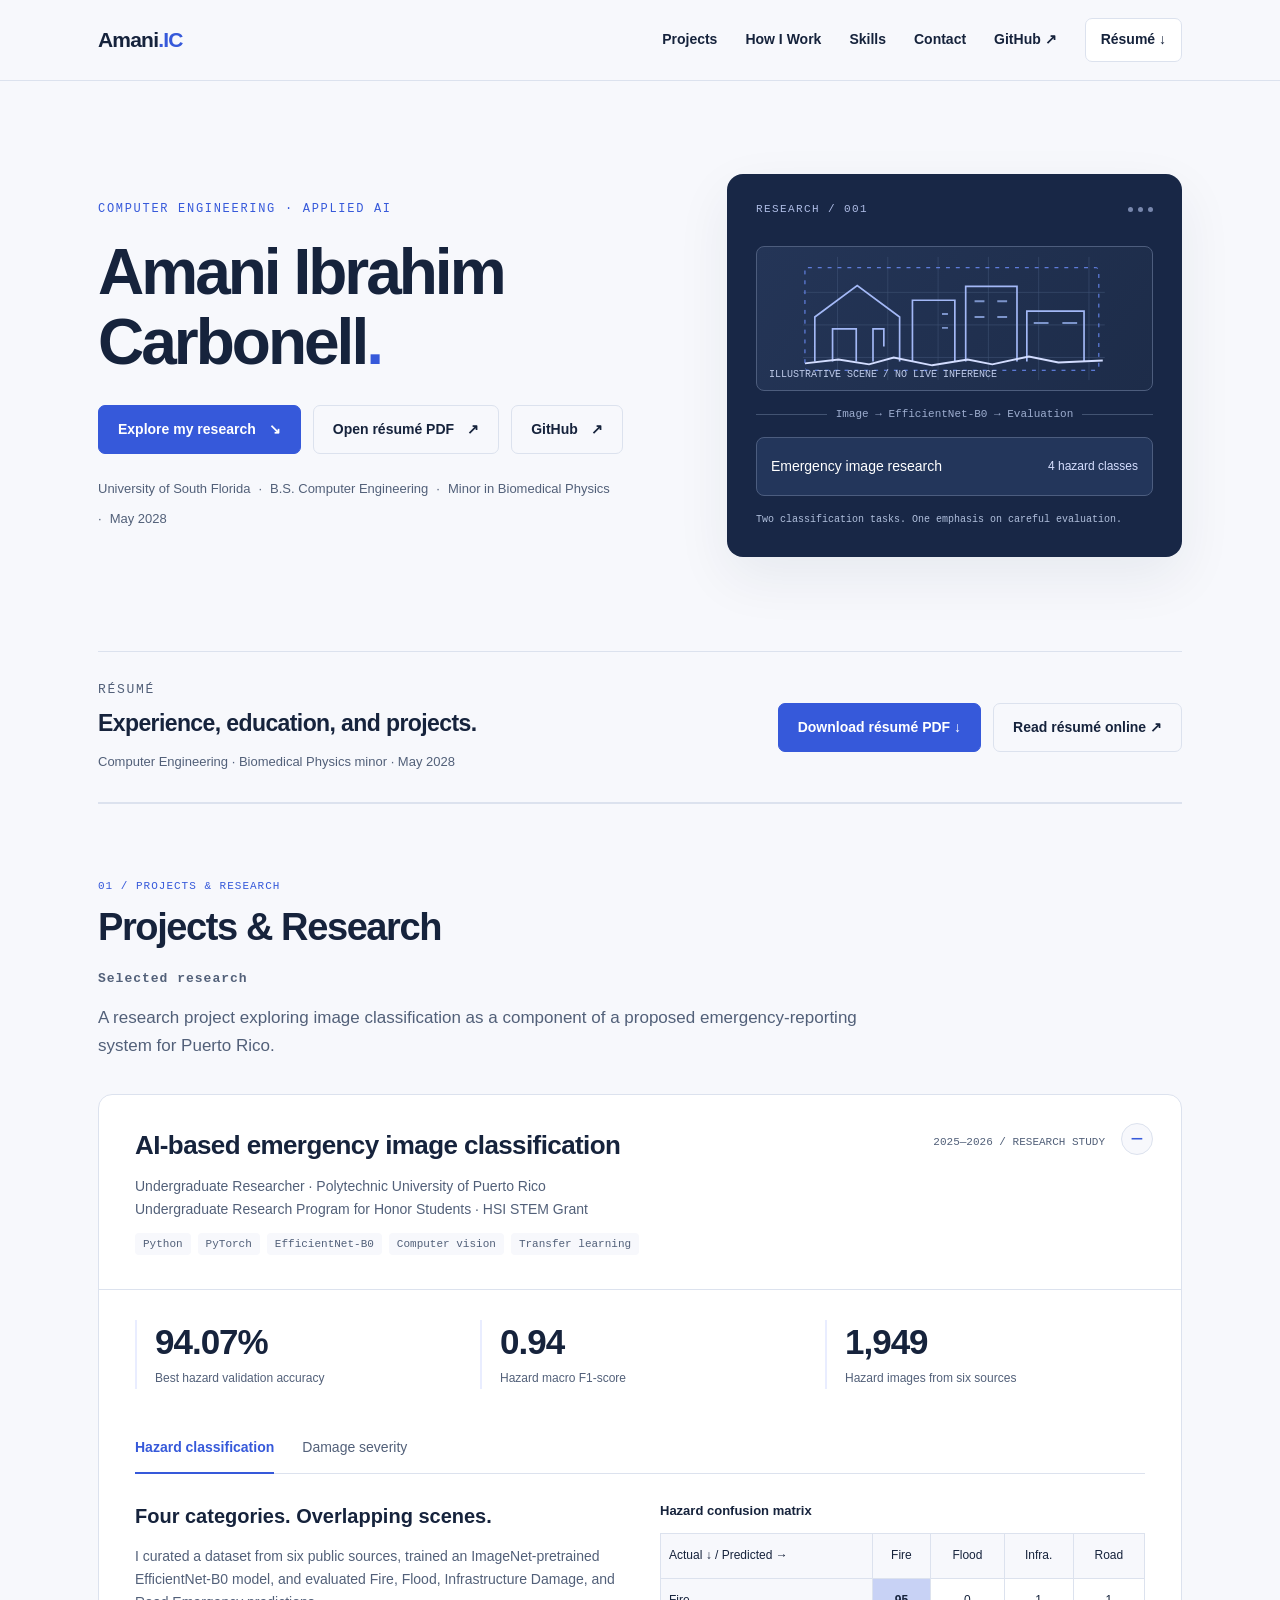
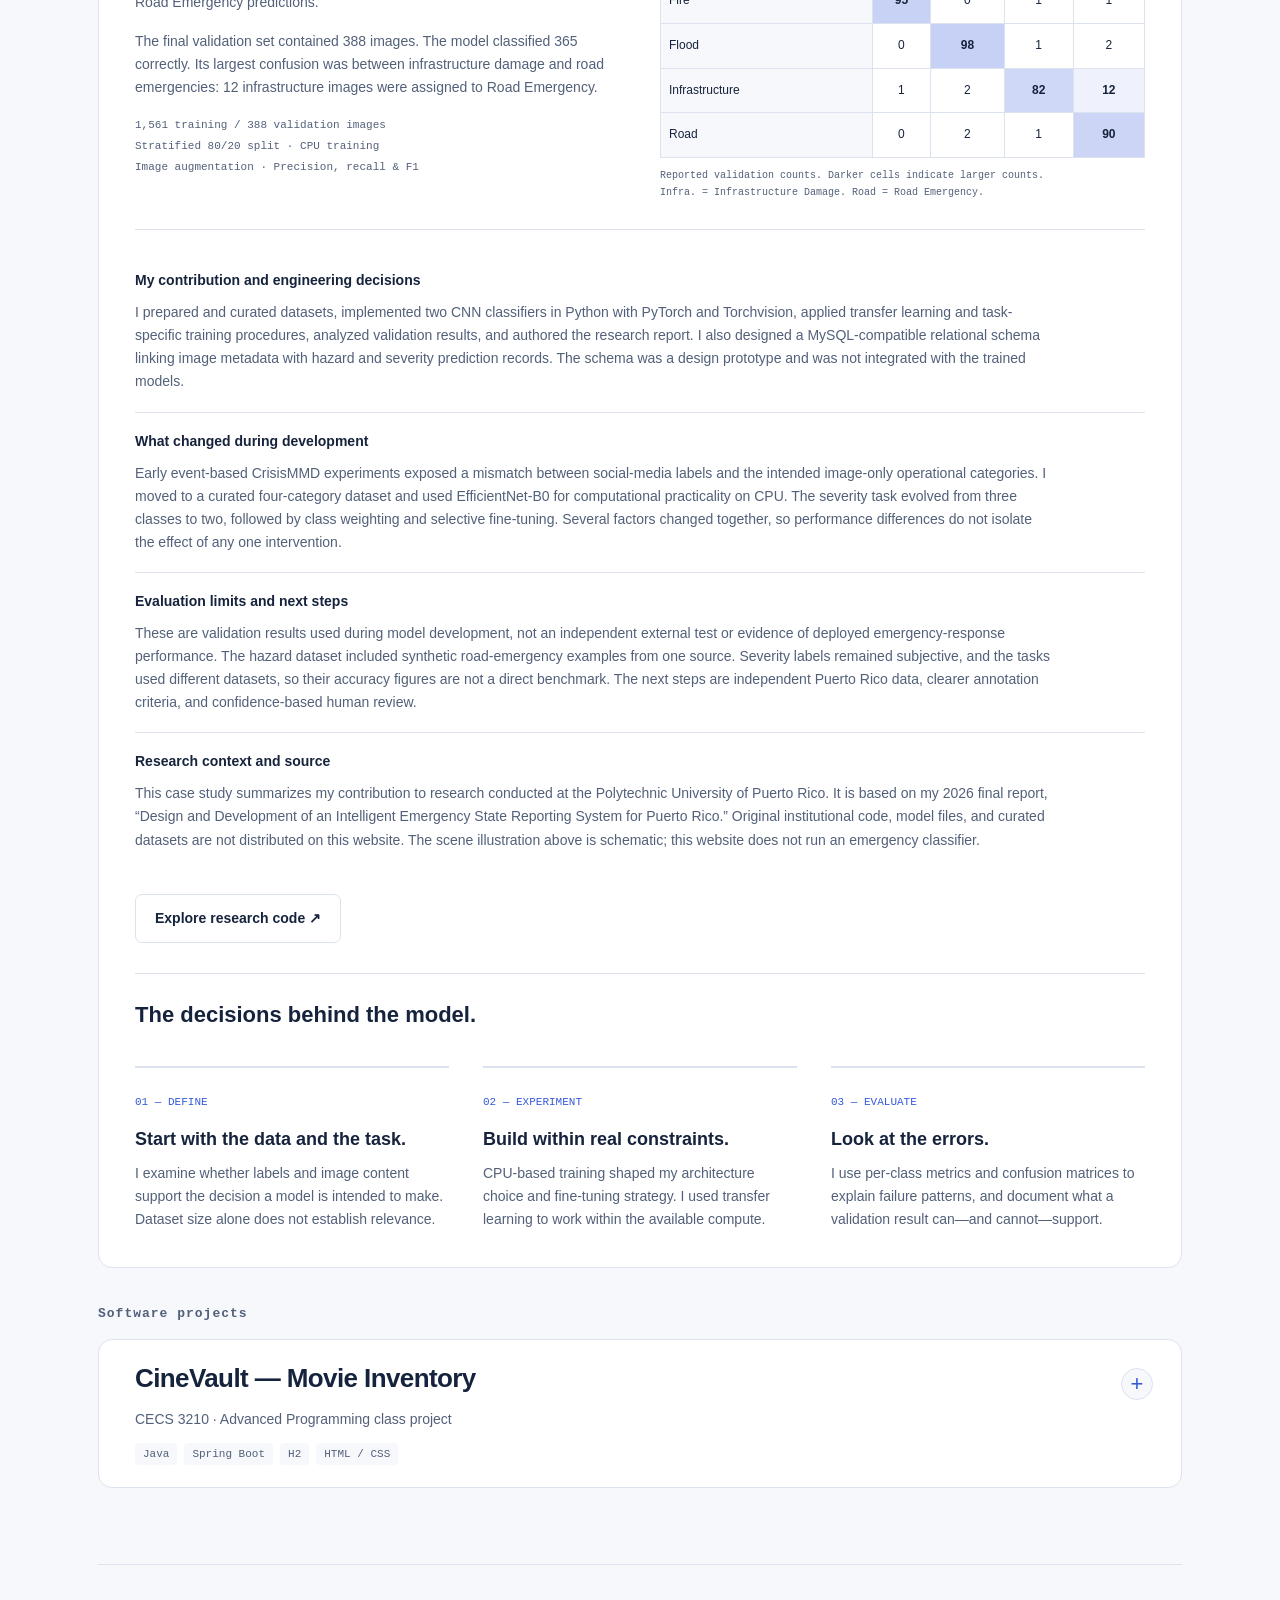
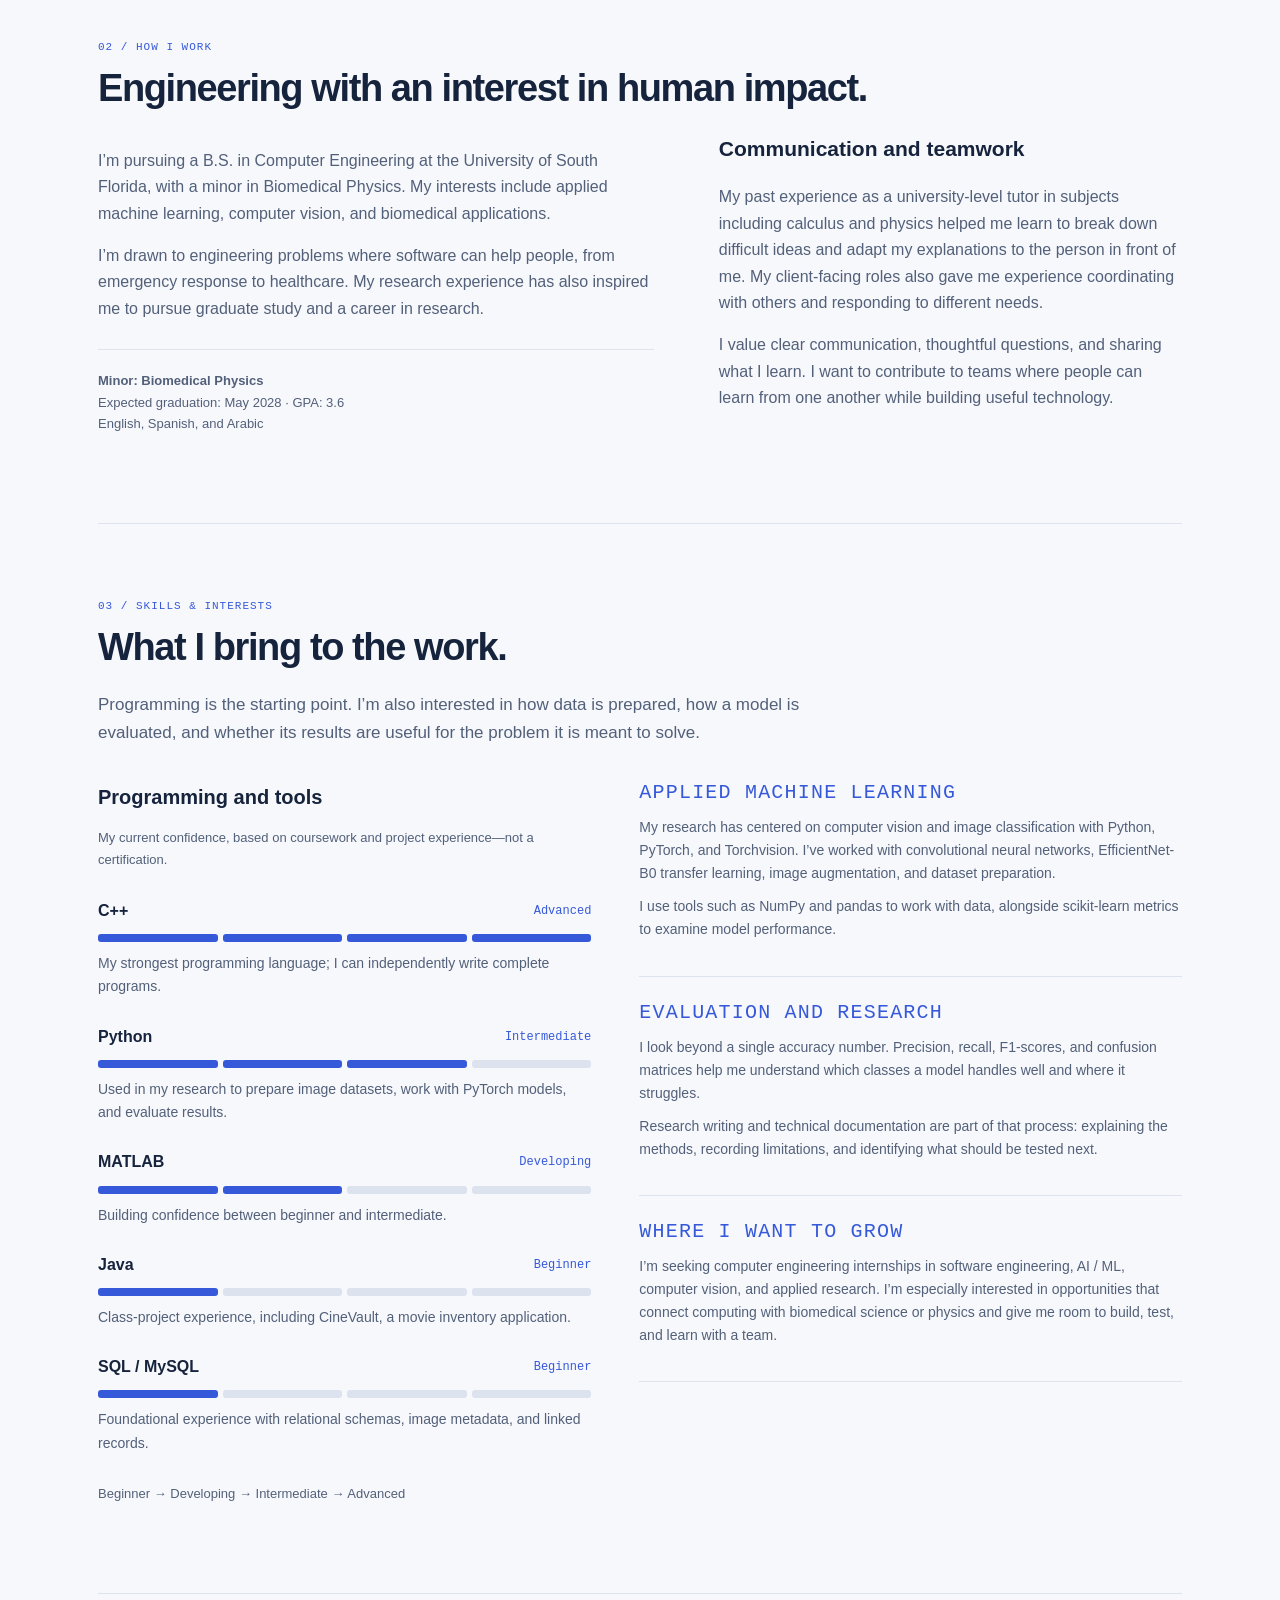
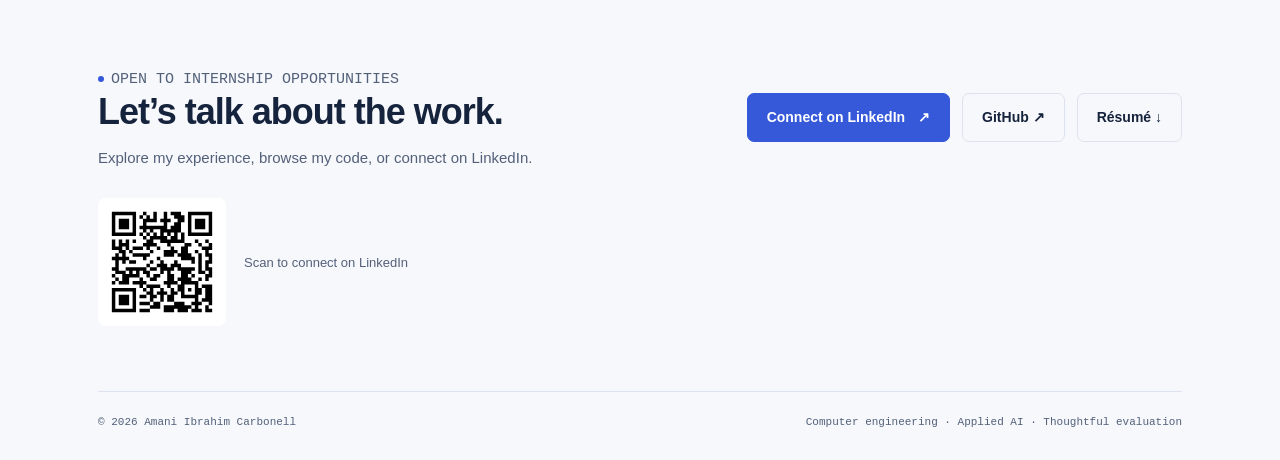
==== commit bd780faf: "Refresh skill levels and experience; publish job-fair resume" ====
--- a/site/index.html
+++ b/site/index.html
@@ -35,15 +35,16 @@
 .skills-layout{display:grid;grid-template-columns:1fr 1fr;gap:12px 65px;margin-top:34px}
 @media(max-width:650px){.human-layout,.skills-layout{grid-template-columns:1fr;gap:24px}.project-head h4{font-size:23px}.navlinks .about-nav{display:inline}.navlinks a[href="https://github.com/amaniic"]{display:none}.navlinks{gap:12px}.brand{font-size:17px}.navlinks a[href="#about"]{display:none}.project-group+.project-group{margin-top:28px}}
 .research-note{padding:18px 0;border-bottom:1px solid var(--line)}.research-note:last-child{border:0}.research-note h5{font-size:14px;line-height:1.5;margin:0 0 10px}.research-note p{font-size:14px;color:var(--muted);margin:0}
+.skill-depth{display:grid;grid-template-columns:1fr 1.1fr;gap:48px}.language-panel,.practice-panel{min-width:0}.skill-depth h3{font-size:20px;margin:0 0 12px}.skill-caption{font-size:13px;color:var(--muted)}.language-chart{list-style:none;padding:0;margin:28px 0}.language-row{margin:0 0 25px}.language-label{display:flex;justify-content:space-between;gap:12px;align-items:center}.language-label h4{font-size:16px;margin:0}.language-label span{font:12px var(--mono);color:var(--accent)}.level-track{display:grid;grid-template-columns:repeat(4,1fr);gap:5px;margin:10px 0}.level-track i{height:8px;border-radius:3px;background:#dce2ee}.level-track .filled{background:var(--accent)}.language-row p,.practice-panel p{font-size:14px;color:var(--muted);margin:10px 0}.practice-panel .skill-group{padding:0 0 24px;margin:0 0 24px;border-bottom:1px solid var(--line)}@media(max-width:750px){.skill-depth{grid-template-columns:1fr;gap:28px}}
 </style>
 </head>
 <body>
 <a class="skip" href="#main">Skip to content</a>
-<header><div class="wrap"><nav aria-label="Main navigation"><a class="brand" href="#main">Amani<span>.IC</span></a><div class="navlinks"><a href="#projects">Projects</a><a class="about-nav" href="#approach">How I Work</a><a href="#about">Skills</a><a href="#contact">Contact</a><a href="https://github.com/amaniic" target="_blank" rel="noopener noreferrer">GitHub ↗</a><a class="resume-link" href="https://amaniic.github.io/amani-portfolio/resume.html">Résumé ↓</a></div></nav></div></header>
+<header><div class="wrap"><nav aria-label="Main navigation"><a class="brand" href="#main">Amani<span>.IC</span></a><div class="navlinks"><a href="#projects">Projects</a><a class="about-nav" href="#approach">How I Work</a><a href="#about">Skills</a><a href="#contact">Contact</a><a href="https://github.com/amaniic" target="_blank" rel="noopener noreferrer">GitHub ↗</a><a class="resume-link" href="Amani_Ibrahim_Carbonell_Resume.pdf?v=jobfair">Résumé ↓</a></div></nav></div></header>
 <main id="main"><div class="wrap">
-<section class="hero" aria-labelledby="hero-title"><div><p class="eyebrow">Computer engineering · Applied AI</p><h1 id="hero-title">Amani Ibrahim<br>Carbonell<span>.</span></h1><div class="actions"><a class="button" href="#research">Explore my research <span aria-hidden="true">↘</span></a><a class="button secondary" href="https://amaniic.github.io/amani-portfolio/Amani_Ibrahim_Carbonell_Resume.pdf" target="_blank" rel="noopener noreferrer">Open résumé PDF <span aria-hidden="true">↗</span></a><a class="button secondary" href="https://github.com/amaniic" target="_blank" rel="noopener noreferrer">GitHub <span aria-hidden="true">↗</span></a></div><p class="identity"><span>University of South Florida</span><span>B.S. Computer Engineering</span><span>Minor in Biomedical Physics</span><span>May 2028</span></p></div>
+<section class="hero" aria-labelledby="hero-title"><div><p class="eyebrow">Computer engineering · Applied AI</p><h1 id="hero-title">Amani Ibrahim<br>Carbonell<span>.</span></h1><div class="actions"><a class="button" href="#research">Explore my research <span aria-hidden="true">↘</span></a><a class="button secondary" href="Amani_Ibrahim_Carbonell_Resume.pdf" target="_blank" rel="noopener noreferrer">Open résumé PDF <span aria-hidden="true">↗</span></a><a class="button secondary" href="https://github.com/amaniic" target="_blank" rel="noopener noreferrer">GitHub <span aria-hidden="true">↗</span></a></div><p class="identity"><span>University of South Florida</span><span>B.S. Computer Engineering</span><span>Minor in Biomedical Physics</span><span>May 2028</span></p></div>
 <div class="visual" aria-label="Conceptual illustration of the research workflow"><div class="visual-top"><span>RESEARCH / 001</span><span class="dots" aria-hidden="true"><i></i><i></i><i></i></span></div><div class="image-box"><svg viewBox="0 0 340 145" fill="none" aria-hidden="true"><path d="M16 112h306M16 79h306M16 46h306M51 10v125M102 10v125M153 10v125M204 10v125M255 10v125M306 10v125" stroke="#405274" stroke-width=".6"/><path d="M28 116V71l43-32 43 32v45M46 116V83h24v33M87 116V83h11v18M127 116V54h43v62M181 116V40h52v76M243 116V65h58v51" stroke="#a3b8f6" stroke-width="1.7"/><path d="m18 118 34-4 31 5 25-7 39 8 36-6 25 5 37-8 30 6 45-2" stroke="#d3ddff" stroke-width="2"/><path d="M157 68h6M157 82h6M190 55h10M213 55h10M190 71h10M213 71h10M250 77h15M279 77h15" stroke="#7c94cb" stroke-width="2"/><rect x="18" y="21" width="298" height="104" rx="3" stroke="#7092ff" stroke-dasharray="4 6"/></svg><span class="box-tag">ILLUSTRATIVE SCENE / NO LIVE INFERENCE</span></div><div class="processing">Image → EfficientNet-B0 → Evaluation</div><div class="prediction"><span>Emergency image research</span><strong>4 hazard classes</strong></div><p class="visual-note">Two classification tasks. One emphasis on careful evaluation.</p></div></section>
-<section class="resume-panel" id="resume" aria-labelledby="resume-title"><div><p class="eyebrow">RÉSUMÉ</p><h2 id="resume-title">Experience, education, and projects.</h2><p>Computer Engineering · Biomedical Physics minor · May 2028</p></div><div class="actions"><a class="button" href="https://amaniic.github.io/amani-portfolio/Amani_Ibrahim_Carbonell_Resume.pdf" download="Amani_Ibrahim_Carbonell_Resume.pdf">Download résumé PDF ↓</a><a class="button secondary" href="https://amaniic.github.io/amani-portfolio/resume.html">Read résumé online ↗</a></div></section>
+<section class="resume-panel" id="resume" aria-labelledby="resume-title"><div><p class="eyebrow">RÉSUMÉ</p><h2 id="resume-title">Experience, education, and projects.</h2><p>Computer Engineering · Biomedical Physics minor · May 2028</p></div><div class="actions"><a class="button" href="Amani_Ibrahim_Carbonell_Resume.pdf" download="Amani_Ibrahim_Carbonell_Resume.pdf">Download résumé PDF ↓</a><a class="button secondary" href="Amani_Ibrahim_Carbonell_Resume.pdf?v=jobfair">Read résumé online ↗</a></div></section>
 <section class="section" id="projects" aria-labelledby="projects-title"><p class="section-number">01 / PROJECTS &amp; RESEARCH</p><h2 id="projects-title">Projects &amp; Research</h2><div class="project-group" id="research"><h3 class="subsection-title">Selected research</h3><p class="section-lead">A research project exploring image classification as a component of a proposed emergency-reporting system for Puerto Rico.</p>
 <details class="project project-disclosure" open><summary class="project-head"><div><h4>AI-based emergency image classification</h4><p>Undergraduate Researcher · Polytechnic University of Puerto Rico<br>Undergraduate Research Program for Honor Students · HSI STEM Grant</p><div class="tags"><span>Python</span><span>PyTorch</span><span>EfficientNet-B0</span><span>Computer vision</span><span>Transfer learning</span></div></div><div class="project-date">2025—2026 / RESEARCH STUDY</div></summary><div class="project-body"><div class="metrics"><div class="metric"><strong>94.07%</strong><span>Best hazard validation accuracy</span></div><div class="metric"><strong>0.94</strong><span>Hazard macro F1-score</span></div><div class="metric"><strong>1,949</strong><span>Hazard images from six sources</span></div></div>
 <div class="tabs" role="tablist" aria-label="Explore model results"><button id="tab-hazard" role="tab" aria-selected="true" aria-controls="panel-hazard" tabindex="0">Hazard classification</button><button id="tab-severity" role="tab" aria-selected="false" aria-controls="panel-severity" tabindex="-1">Damage severity</button></div>
@@ -51,9 +52,9 @@
 <div role="tabpanel" id="panel-severity" aria-labelledby="tab-severity" hidden><div class="result-layout"><div class="result-copy"><h4>Severity needs more than a headline score.</h4><p>I developed a second EfficientNet-B0 model for Mild Damage versus Severe Damage using a modified, supplemented CrisisMMD-based dataset. Training used class-weighted cross-entropy and staged fine-tuning.</p><p>The best validation accuracy across training was <strong>79.57%</strong>. The final Stage 2 pass shown here classified 431 of 558 images correctly (<strong>77.24%</strong>). These results describe different checkpoints.</p><p class="method">2,289 training / 558 validation images<br>Final-pass macro F1: 0.75<br>Final-pass severe recall: 0.79</p></div><div class="table-scroll"><table><caption>Severity confusion matrix · final Stage 2 pass</caption><thead><tr><th scope="col">Actual ↓ / Predicted →</th><th scope="col">Mild</th><th scope="col">Severe</th></tr></thead><tbody><tr><th scope="row">Mild Damage</th><td class="cell" style="--heat:.16">125</td><td class="cell" style="--heat:.06">45</td></tr><tr><th scope="row">Severe Damage</th><td class="cell" style="--heat:.10">82</td><td class="cell" style="--heat:.28">306</td></tr></tbody></table><p class="table-note">82 severe images were predicted as mild in the final pass. This failure mode supports further research into human review and clearer severity criteria.</p></div></div></div>
 <div class="observations"><div class="research-note"><h5>My contribution and engineering decisions</h5><p>I prepared and curated datasets, implemented two CNN classifiers in Python with PyTorch and Torchvision, applied transfer learning and task-specific training procedures, analyzed validation results, and authored the research report. I also designed a MySQL-compatible relational schema linking image metadata with hazard and severity prediction records. The schema was a design prototype and was not integrated with the trained models.</p></div><div class="research-note"><h5>What changed during development</h5><p>Early event-based CrisisMMD experiments exposed a mismatch between social-media labels and the intended image-only operational categories. I moved to a curated four-category dataset and used EfficientNet-B0 for computational practicality on CPU. The severity task evolved from three classes to two, followed by class weighting and selective fine-tuning. Several factors changed together, so performance differences do not isolate the effect of any one intervention.</p></div><div class="research-note"><h5>Evaluation limits and next steps</h5><p>These are validation results used during model development, not an independent external test or evidence of deployed emergency-response performance. The hazard dataset included synthetic road-emergency examples from one source. Severity labels remained subjective, and the tasks used different datasets, so their accuracy figures are not a direct benchmark. The next steps are independent Puerto Rico data, clearer annotation criteria, and confidence-based human review.</p></div><div class="research-note"><h5>Research context and source</h5><p>This case study summarizes my contribution to research conducted at the Polytechnic University of Puerto Rico. It is based on my 2026 final report, “Design and Development of an Intelligent Emergency State Reporting System for Puerto Rico.” Original institutional code, model files, and curated datasets are not distributed on this website. The scene illustration above is schematic; this website does not run an emergency classifier.</p></div></div><div class="actions" style="margin-top:24px"><a class="button secondary" href="https://github.com/amaniic/amani-portfolio/tree/main/research" target="_blank" rel="noopener noreferrer">Explore research code ↗</a></div><div class="model-decisions"><h4>The decisions behind the model.</h4><div class="approach-grid"><div class="approach-step"><span class="step-num">01 — DEFINE</span><h3>Start with the data and the task.</h3><p>I examine whether labels and image content support the decision a model is intended to make. Dataset size alone does not establish relevance.</p></div><div class="approach-step"><span class="step-num">02 — EXPERIMENT</span><h3>Build within real constraints.</h3><p>CPU-based training shaped my architecture choice and fine-tuning strategy. I used transfer learning to work within the available compute.</p></div><div class="approach-step"><span class="step-num">03 — EVALUATE</span><h3>Look at the errors.</h3><p>I use per-class metrics and confusion matrices to explain failure patterns, and document what a validation result can—and cannot—support.</p></div></div></div></div></details></div>
 <div class="project-group" id="software-projects"><h3 class="subsection-title">Software projects</h3><details class="project project-disclosure"><summary class="project-head"><div><h4>CineVault — Movie Inventory</h4><p>CECS 3210 · Advanced Programming class project</p><div class="tags"><span>Java</span><span>Spring Boot</span><span>H2</span><span>HTML / CSS</span></div></div></summary><div class="project-body"><p>A web application for adding, browsing, editing, and deleting movies. Includes movie-ID lookup, duplicate checks, input validation, and a local database.</p><div class="cinevault-gallery" aria-label="Original CineVault application screenshots"><figure><a href="assets/cinevault-home.jpg" target="_blank" rel="noopener noreferrer"><img src="assets/cinevault-home.jpg" width="1913" height="1006" alt="Original CineVault homepage with movie-poster collage and Get started button" loading="lazy"></a><figcaption>The original homepage and navigation.</figcaption></figure><figure><a href="assets/cinevault-inventory.jpg" target="_blank" rel="noopener noreferrer"><img src="assets/cinevault-inventory.jpg" width="1774" height="967" alt="Original CineVault inventory showing movie posters, titles, directors, and unique IDs" loading="lazy"></a><figcaption>The movie collection, with posters and unique IDs.</figcaption></figure></div><div class="actions"><a class="button secondary" href="https://github.com/amaniic/amani-portfolio/tree/main/cinevault" target="_blank" rel="noopener noreferrer">View CineVault code ↗</a></div></div></details></div></section>
-<section class="section" id="approach" aria-labelledby="approach-title"><p class="section-number">02 / HOW I WORK</p><h2 id="approach-title">Engineering with an interest in human impact.</h2><div class="human-layout"><div><p>I’m pursuing a B.S. in Computer Engineering at the University of South Florida, with a minor in Biomedical Physics. My interests include applied machine learning, computer vision, and biomedical applications.</p><p>I’m drawn to engineering problems where software can help people, from emergency response to healthcare. My research experience has also inspired me to pursue graduate study and a career in research.</p><p class="about-meta"><strong>Minor: Biomedical Physics</strong><br>Expected graduation: May 2028 · GPA: 3.6<br>English, Spanish, and Arabic</p></div><div><h3>Communication and teamwork</h3><p>As a university mathematics tutor, I learned to break down difficult ideas and adapt my explanations to the person in front of me. My client-facing roles also gave me experience coordinating with others and responding to different needs.</p><p>I value clear communication, thoughtful questions, and sharing what I learn. I want to contribute to teams where people can learn from one another while building useful technology.</p></div></div></section>
-<section class="section" id="about" aria-labelledby="skills-title"><p class="section-number">03 / SKILLS &amp; INTERESTS</p><h2 id="skills-title">Tools, methods, and interests.</h2><div class="skills-layout"><div class="skill-group"><h3>Programming and tools</h3><p>Python · C++ · Java · SQL / MySQL · MATLAB · NumPy</p></div><div class="skill-group"><h3>Applied machine learning</h3><p>PyTorch · Torchvision · CNNs · Transfer learning · Image augmentation · Dataset preparation</p></div><div class="skill-group"><h3>Evaluation and communication</h3><p>Precision and recall · F1-score · Confusion matrices · Research writing · Technical documentation</p></div><div class="skill-group"><h3>Seeking</h3><p>Internships in AI / ML, computer vision, software engineering, and applied research.</p></div></div></section>
-<section class="section contact" id="contact" aria-labelledby="contact-title"><div class="contact-inner"><div><p class="status">OPEN TO INTERNSHIP OPPORTUNITIES</p><h2 id="contact-title">Let’s talk about the work.</h2><p>Explore my experience, browse my code, or connect on LinkedIn.</p></div><div class="actions"><a class="button" href="https://www.linkedin.com/in/amani-ibr" target="_blank" rel="noopener noreferrer">Connect on LinkedIn <span aria-hidden="true">↗</span></a><a class="button secondary" href="https://github.com/amaniic" target="_blank" rel="noopener noreferrer">GitHub ↗</a><a class="button secondary" href="https://amaniic.github.io/amani-portfolio/resume.html">Résumé ↓</a></div></div><figure class="linkedin-qr"><a href="https://www.linkedin.com/in/amani-ibr/" target="_blank" rel="noopener noreferrer"><img src="linkedin-qr.svg" width="128" height="128" alt="QR code linking to Amani Ibrahim Carbonell on LinkedIn"></a><figcaption>Scan to connect on LinkedIn</figcaption></figure></section>
+<section class="section" id="approach" aria-labelledby="approach-title"><p class="section-number">02 / HOW I WORK</p><h2 id="approach-title">Engineering with an interest in human impact.</h2><div class="human-layout"><div><p>I’m pursuing a B.S. in Computer Engineering at the University of South Florida, with a minor in Biomedical Physics. My interests include applied machine learning, computer vision, and biomedical applications.</p><p>I’m drawn to engineering problems where software can help people, from emergency response to healthcare. My research experience has also inspired me to pursue graduate study and a career in research.</p><p class="about-meta"><strong>Minor: Biomedical Physics</strong><br>Expected graduation: May 2028 · GPA: 3.6<br>English, Spanish, and Arabic</p></div><div><h3>Communication and teamwork</h3><p>My past experience as a university-level tutor in subjects including calculus and physics helped me learn to break down difficult ideas and adapt my explanations to the person in front of me. My client-facing roles also gave me experience coordinating with others and responding to different needs.</p><p>I value clear communication, thoughtful questions, and sharing what I learn. I want to contribute to teams where people can learn from one another while building useful technology.</p></div></div></section>
+<section class="section" id="about" aria-labelledby="skills-title"><p class="section-number">03 / SKILLS &amp; INTERESTS</p><h2 id="skills-title">What I bring to the work.</h2><p class="section-lead">Programming is the starting point. I’m also interested in how data is prepared, how a model is evaluated, and whether its results are useful for the problem it is meant to solve.</p><div class="skill-depth"><div class="language-panel"><h3>Programming and tools</h3><p class="skill-caption">My current confidence, based on coursework and project experience—not a certification.</p><ul class="language-chart"><li class="language-row"><div class="language-label"><h4>C++</h4><span>Advanced</span></div><div class="level-track" aria-hidden="true"><i class="filled"></i><i class="filled"></i><i class="filled"></i><i class="filled"></i></div><p>My strongest programming language; I can independently write complete programs.</p></li><li class="language-row"><div class="language-label"><h4>Python</h4><span>Intermediate</span></div><div class="level-track" aria-hidden="true"><i class="filled"></i><i class="filled"></i><i class="filled"></i><i class=""></i></div><p>Used in my research to prepare image datasets, work with PyTorch models, and evaluate results.</p></li><li class="language-row"><div class="language-label"><h4>MATLAB</h4><span>Developing</span></div><div class="level-track" aria-hidden="true"><i class="filled"></i><i class="filled"></i><i class=""></i><i class=""></i></div><p>Building confidence between beginner and intermediate.</p></li><li class="language-row"><div class="language-label"><h4>Java</h4><span>Beginner</span></div><div class="level-track" aria-hidden="true"><i class="filled"></i><i class=""></i><i class=""></i><i class=""></i></div><p>Class-project experience, including CineVault, a movie inventory application.</p></li><li class="language-row"><div class="language-label"><h4>SQL / MySQL</h4><span>Beginner</span></div><div class="level-track" aria-hidden="true"><i class="filled"></i><i class=""></i><i class=""></i><i class=""></i></div><p>Foundational experience with relational schemas, image metadata, and linked records.</p></li></ul><p class="skill-caption">Beginner → Developing → Intermediate → Advanced</p></div><div class="practice-panel"><div class="skill-group"><h3>Applied machine learning</h3><p>My research has centered on computer vision and image classification with Python, PyTorch, and Torchvision. I’ve worked with convolutional neural networks, EfficientNet-B0 transfer learning, image augmentation, and dataset preparation.</p><p>I use tools such as NumPy and pandas to work with data, alongside scikit-learn metrics to examine model performance.</p></div><div class="skill-group"><h3>Evaluation and research</h3><p>I look beyond a single accuracy number. Precision, recall, F1-scores, and confusion matrices help me understand which classes a model handles well and where it struggles.</p><p>Research writing and technical documentation are part of that process: explaining the methods, recording limitations, and identifying what should be tested next.</p></div><div class="skill-group"><h3>Where I want to grow</h3><p>I’m seeking computer engineering internships in software engineering, AI / ML, computer vision, and applied research. I’m especially interested in opportunities that connect computing with biomedical science or physics and give me room to build, test, and learn with a team.</p></div></div></div></section>
+<section class="section contact" id="contact" aria-labelledby="contact-title"><div class="contact-inner"><div><p class="status">OPEN TO INTERNSHIP OPPORTUNITIES</p><h2 id="contact-title">Let’s talk about the work.</h2><p>Explore my experience, browse my code, or connect on LinkedIn.</p></div><div class="actions"><a class="button" href="https://www.linkedin.com/in/amani-ibr" target="_blank" rel="noopener noreferrer">Connect on LinkedIn <span aria-hidden="true">↗</span></a><a class="button secondary" href="https://github.com/amaniic" target="_blank" rel="noopener noreferrer">GitHub ↗</a><a class="button secondary" href="Amani_Ibrahim_Carbonell_Resume.pdf?v=jobfair">Résumé ↓</a></div></div><figure class="linkedin-qr"><a href="https://www.linkedin.com/in/amani-ibr/" target="_blank" rel="noopener noreferrer"><img src="linkedin-qr.svg" width="128" height="128" alt="QR code linking to Amani Ibrahim Carbonell on LinkedIn"></a><figcaption>Scan to connect on LinkedIn</figcaption></figure></section>
 <footer class="footer"><span>© 2026 Amani Ibrahim Carbonell</span><span>Computer engineering · Applied AI · Thoughtful evaluation</span></footer>
 </div></main>
 <script>
@@ -62,3 +63,4 @@
 tabs.forEach((tab,index)=>{tab.addEventListener('click',()=>activateTab(tab));tab.addEventListener('keydown',event=>{let next;if(event.key==='ArrowRight')next=tabs[(index+1)%tabs.length];if(event.key==='ArrowLeft')next=tabs[(index-1+tabs.length)%tabs.length];if(event.key==='Home')next=tabs[0];if(event.key==='End')next=tabs[tabs.length-1];if(next){event.preventDefault();activateTab(next);next.focus();}});});
 </script>
 </body></html>
+
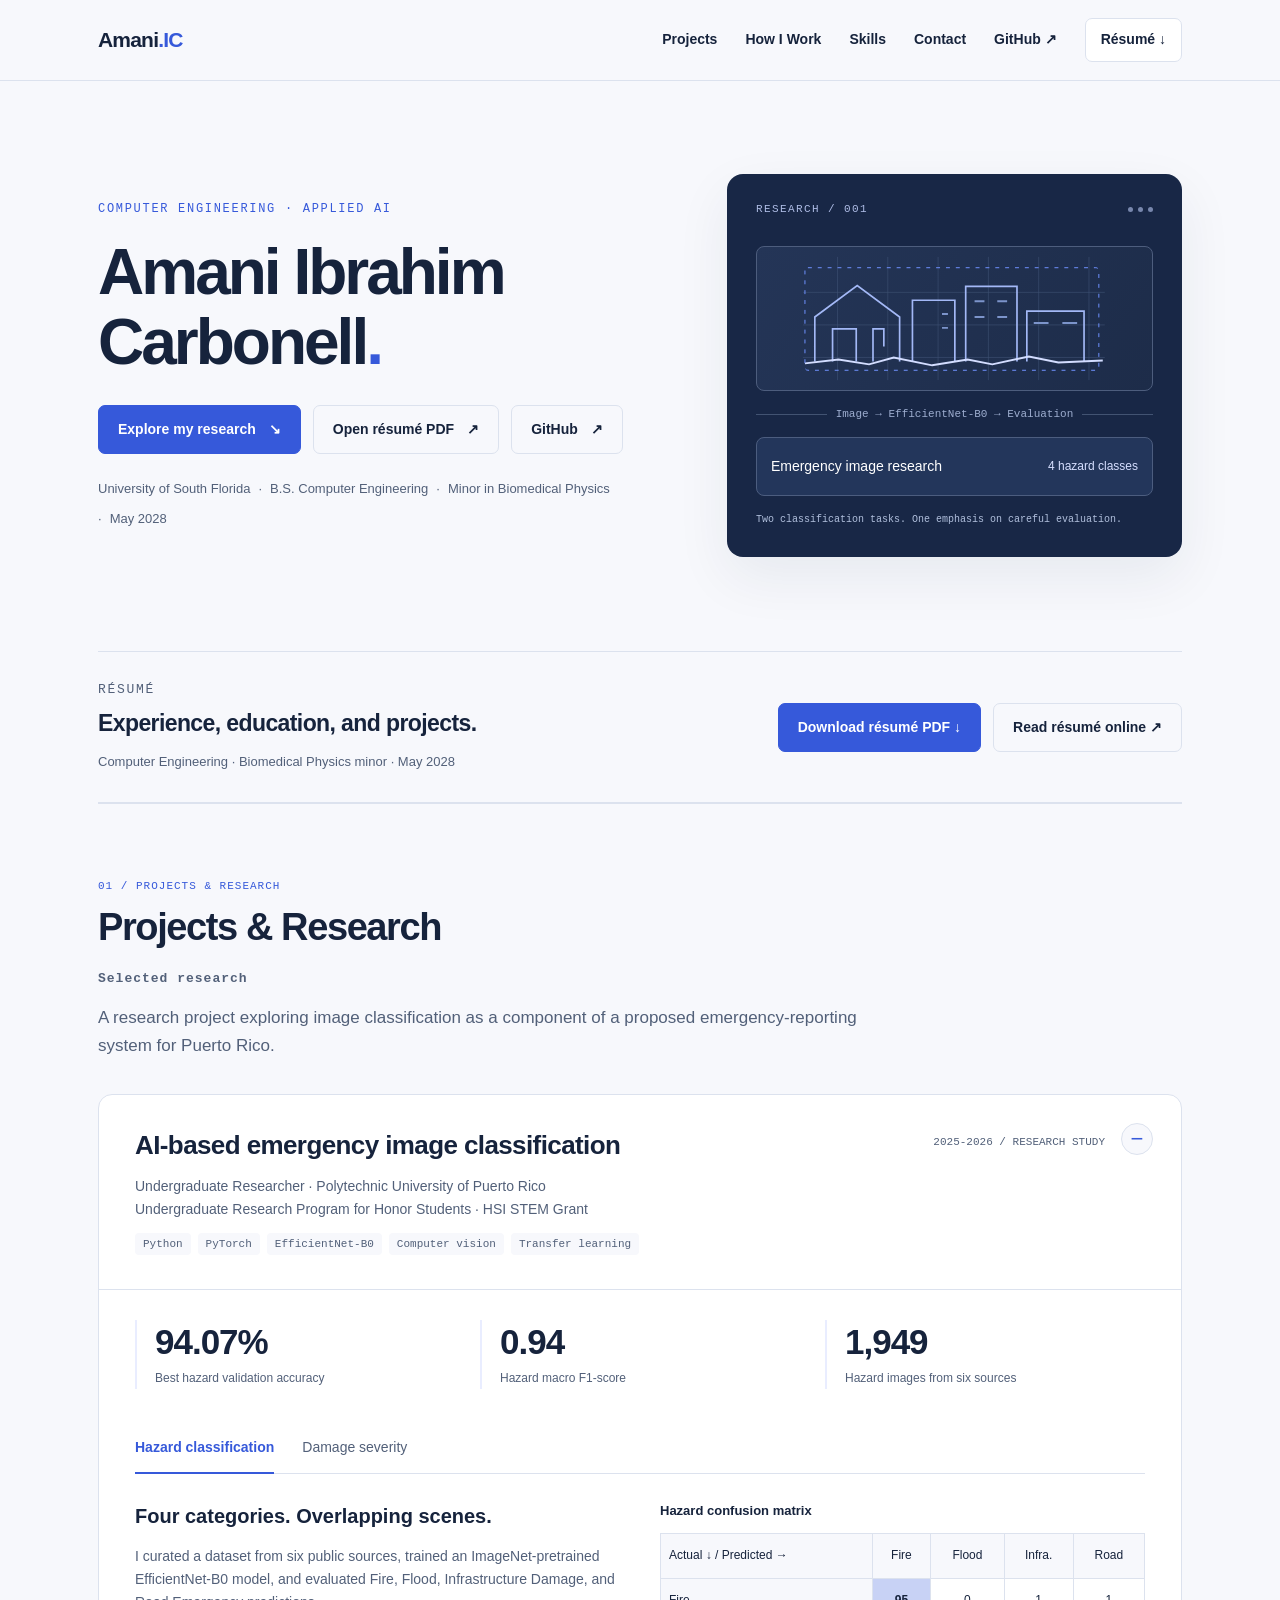
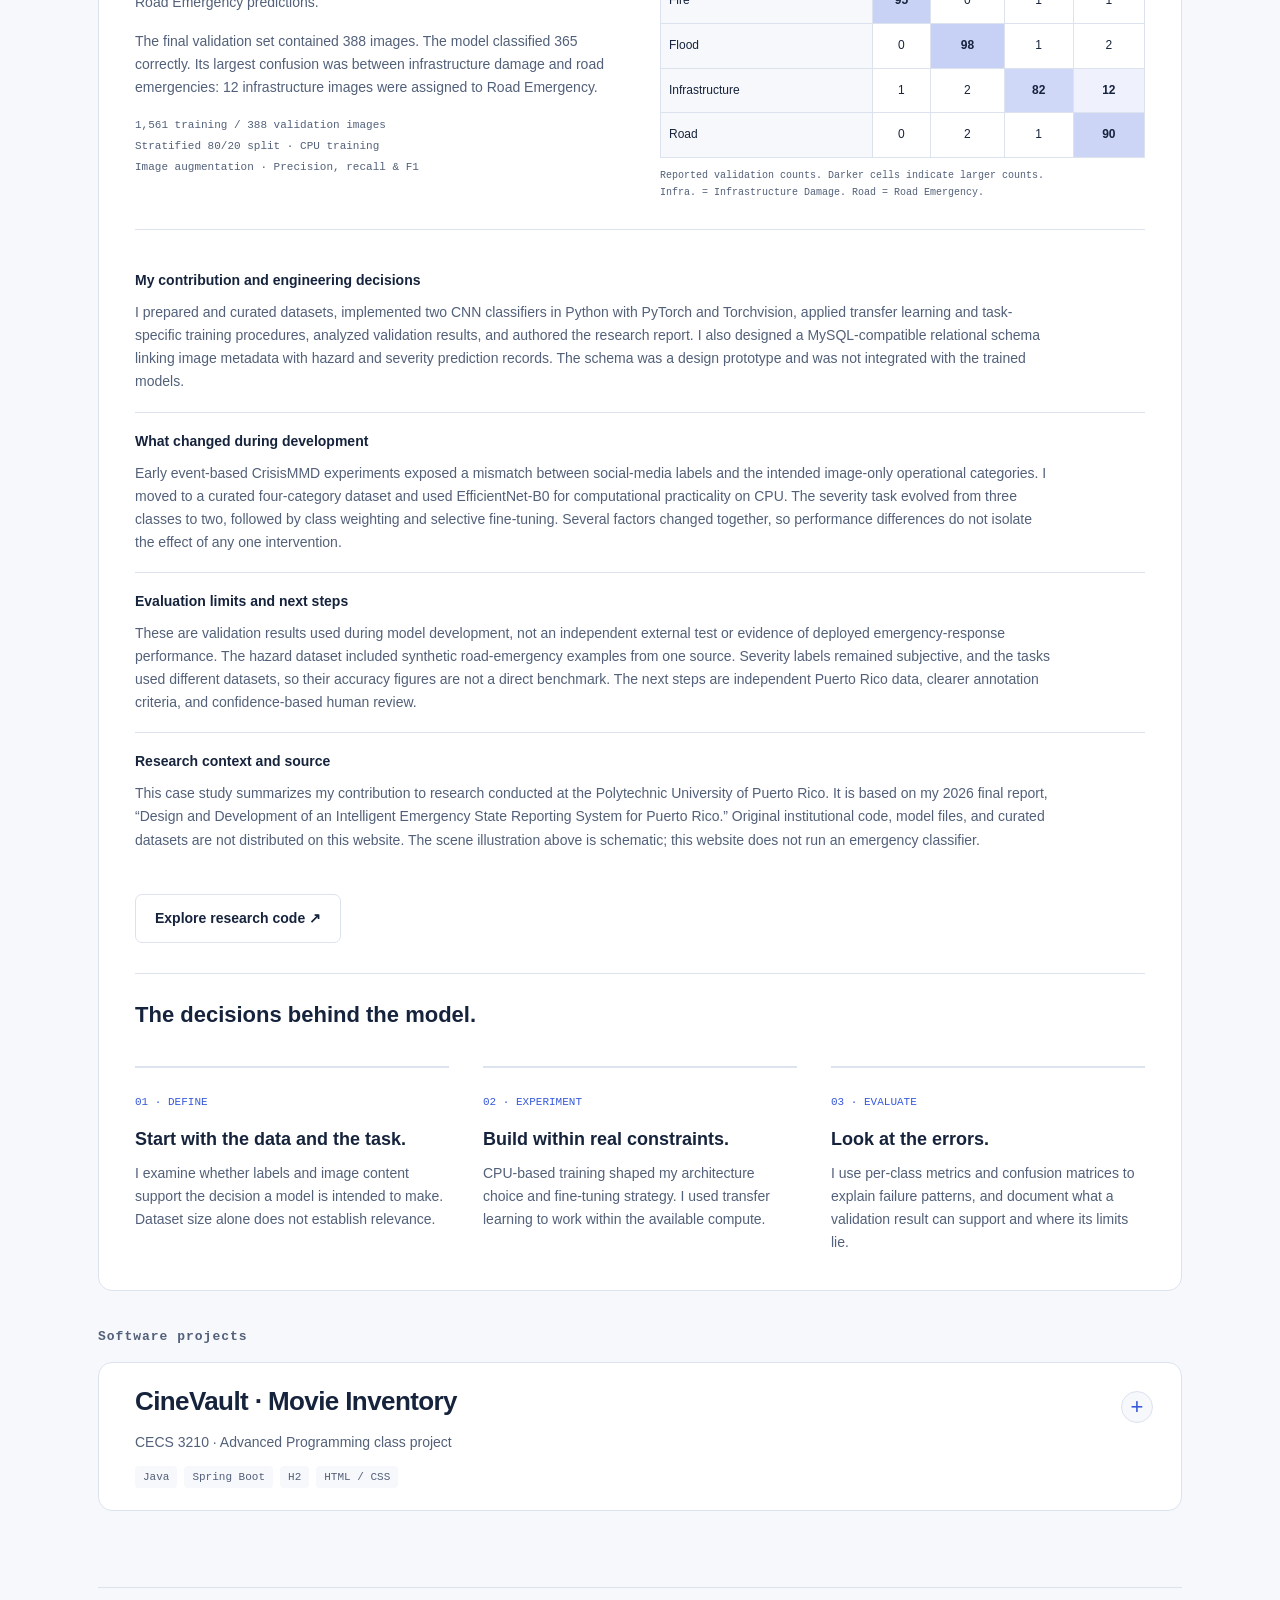
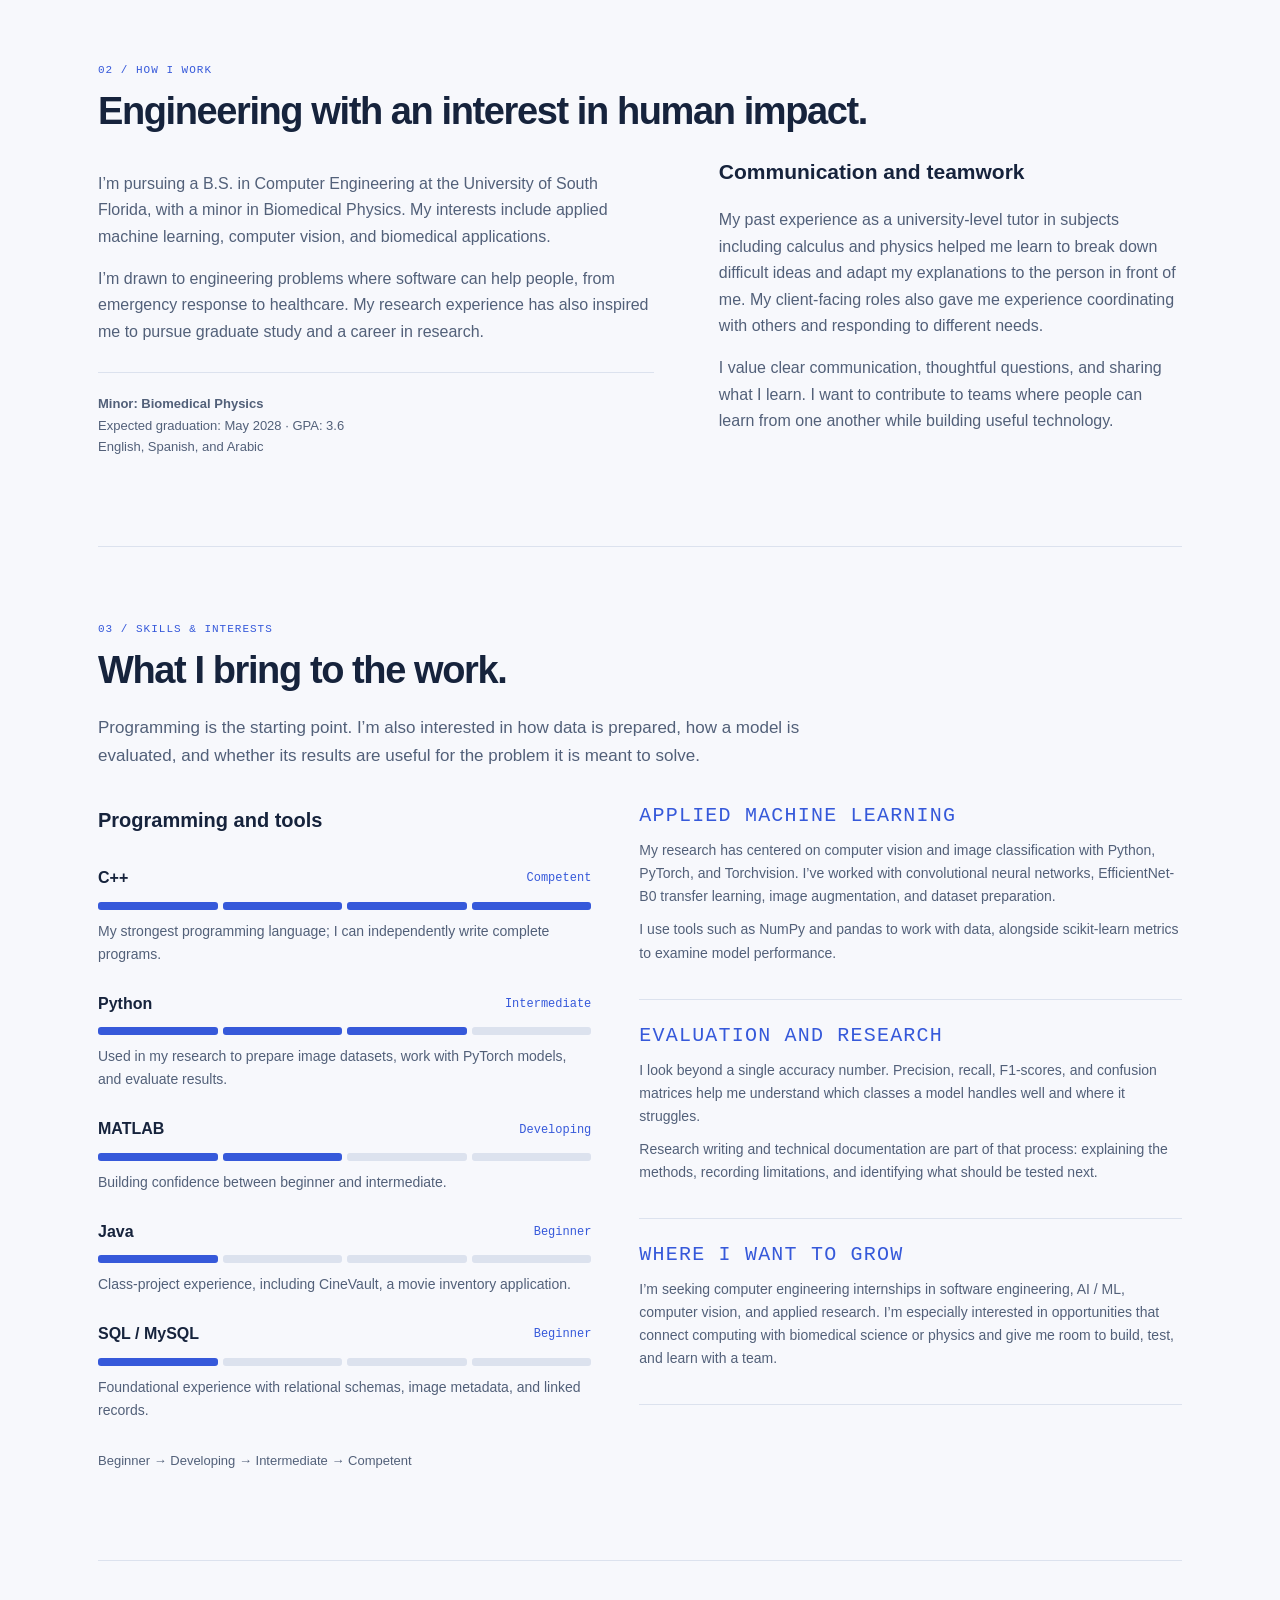
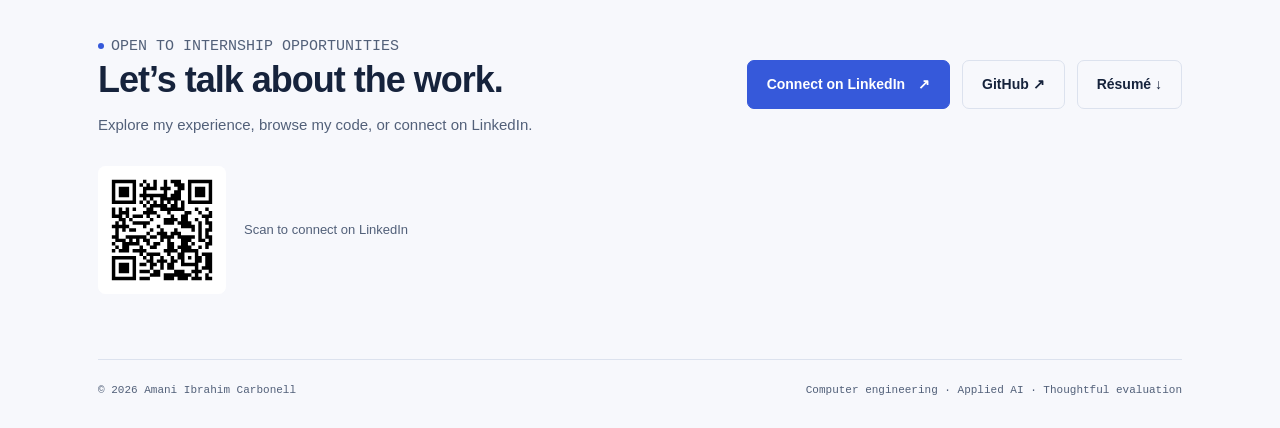
==== commit 6fd49b83: "Polish portfolio wording and add linked digital resume with distinct job entries" ====
--- a/site/index.html
+++ b/site/index.html
@@ -2,8 +2,8 @@
 <html lang="en">
 <head>
 <meta charset="utf-8"><meta name="viewport" content="width=device-width,initial-scale=1">
-<meta name="description" content="Amani Ibrahim Carbonell — Computer Engineering student at USF. Applied AI and computer vision research, from dataset design to model evaluation.">
-<title>Amani Ibrahim Carbonell — Computer Engineering & AI</title>
+<meta name="description" content="Amani Ibrahim Carbonell · Computer Engineering student at USF. Applied AI and computer vision research, from dataset design to model evaluation.">
+<title>Amani Ibrahim Carbonell · Computer Engineering & AI</title>
 <style>
 :root{--paper:#f7f8fc;--white:#fff;--ink:#16233c;--muted:#526079;--line:#dce2ee;--accent:#3659da;--pale:#e9edff;--dark:#182746;--mono:ui-monospace,SFMono-Regular,Consolas,monospace}*{box-sizing:border-box}html{scroll-behavior:smooth;scroll-padding-top:100px}body{margin:0;background:var(--paper);color:var(--ink);font-family:Inter,Arial,sans-serif;line-height:1.65}a{color:inherit;text-decoration:none}button{font:inherit}button,a{-webkit-tap-highlight-color:transparent}a:focus-visible,button:focus-visible,summary:focus-visible{outline:3px solid var(--accent);outline-offset:5px}.skip{position:absolute;left:18px;top:-100px;z-index:10;background:white;padding:10px}.skip:focus{top:10px}.wrap{max-width:1180px;margin:auto;padding:0 48px}header{position:sticky;top:0;background:rgba(247,248,252,.96);border-bottom:1px solid var(--line);z-index:5}nav{height:80px;display:flex;align-items:center;justify-content:space-between;gap:28px}.brand{font-weight:750;letter-spacing:-.8px;font-size:21px}.brand span{color:var(--accent)}.navlinks{display:flex;align-items:center;gap:28px;font-size:14px;font-weight:600}.navlinks a:hover{color:var(--accent)}.resume-link{border:1px solid var(--line);border-radius:7px;padding:9px 15px;background:white}.hero{padding:93px 0 94px;display:grid;grid-template-columns:1.25fr 1fr;gap:60px;align-items:center}.eyebrow{font:12px var(--mono);letter-spacing:1.7px;text-transform:uppercase;color:var(--accent);margin:0 0 22px}.hero h1{font-size:clamp(45px,5vw,67px);line-height:1.09;letter-spacing:-3px;font-weight:650;margin:0 0 28px}.hero h1 span{color:var(--accent)}.intro{font-size:18px;color:var(--muted);max-width:560px;margin:0 0 27px}.identity{font-size:13px;color:var(--muted);margin:24px 0 0;display:flex;gap:8px;flex-wrap:wrap}.identity span+span:before{content:'·';margin-right:8px}.actions{display:flex;gap:12px;flex-wrap:wrap}.button{display:inline-flex;align-items:center;justify-content:center;gap:13px;border-radius:7px;padding:12px 19px;font-size:14px;font-weight:600;background:var(--accent);color:white;border:1px solid var(--accent)}.button:hover{background:#2747ba}.button.secondary{background:transparent;color:var(--ink);border-color:var(--line)}.button.secondary:hover{background:white}.visual{background:var(--dark);color:white;border-radius:16px;padding:29px;box-shadow:0 20px 55px #14254512;position:relative}.visual-top{font:11px var(--mono);color:#aebce5;letter-spacing:1.4px;display:flex;align-items:center;justify-content:space-between;margin-bottom:31px}.dots{display:flex;gap:5px}.dots i{width:5px;height:5px;border-radius:50%;background:#7887ad}.image-box{height:145px;border:1px solid #4d5d7d;border-radius:8px;display:flex;align-items:center;justify-content:center;overflow:hidden;background:linear-gradient(125deg,#243557,#1d2c49);position:relative}.image-box svg{width:88%;height:100%}.box-tag{position:absolute;bottom:10px;left:12px;font:10px var(--mono);color:#bdc9e8}.processing{display:flex;align-items:center;gap:9px;color:#9dadcf;font:11px var(--mono);margin:17px 0}.processing:before,.processing:after{content:'';height:1px;flex:1;background:#425372}.prediction{display:flex;align-items:center;justify-content:space-between;border:1px solid #4c5d7f;background:#23365b;border-radius:8px;padding:17px 14px;font-size:14px}.prediction strong{color:#d6dfff;font-size:12px;font-weight:500}.visual-note{font:10px/1.7 var(--mono);color:#b0bfdc;margin:15px 0 0}.section{padding:76px 0;border-top:1px solid var(--line)}.section-number{font:11px var(--mono);color:var(--accent);letter-spacing:1px;margin:0 0 13px}.section h2{font-size:38px;line-height:1.2;letter-spacing:-1.4px;font-weight:650;margin:0 0 20px}.section-lead{font-size:17px;color:var(--muted);max-width:760px;margin:0 0 34px}.project{background:white;border:1px solid var(--line);border-radius:14px;overflow:hidden}.project-head{padding:34px 36px;border-bottom:1px solid var(--line);display:flex;justify-content:space-between;gap:30px}.project-head h3{font-size:26px;letter-spacing:-.6px;line-height:1.3;margin:0 0 12px;max-width:650px}.project-head p{font-size:14px;color:var(--muted);max-width:650px;margin:0}.project-date{font:11px var(--mono);color:var(--muted);white-space:nowrap;padding-top:7px}.tags{display:flex;flex-wrap:wrap;gap:7px;margin-top:20px}.tags span{font:11px var(--mono);padding:5px 8px;background:var(--paper);border-radius:4px;color:var(--muted)}.project-body{padding:30px 36px 36px}.metrics{display:grid;grid-template-columns:repeat(3,1fr);gap:25px;margin-bottom:34px}.metric{border-left:2px solid var(--pale);padding-left:18px}.metric strong{display:block;font-size:35px;line-height:1.25;letter-spacing:-1px}.metric span{display:block;font-size:12px;color:var(--muted);margin-top:5px}.tabs{display:flex;border-bottom:1px solid var(--line);gap:28px;margin:0 0 26px}.tabs button{border:0;border-bottom:2px solid transparent;margin-bottom:-1px;background:none;padding:13px 0;color:var(--muted);font-size:14px;cursor:pointer}.tabs button[aria-selected=true]{color:var(--accent);border-bottom-color:var(--accent);font-weight:650}.result-layout{display:grid;grid-template-columns:1fr 1fr;gap:40px;align-items:start}.result-copy h4{font-size:20px;margin:0 0 12px}.result-copy p{font-size:14px;color:var(--muted);margin:0 0 16px}.result-copy .method{font:11px/1.9 var(--mono);color:var(--muted)}table{border-collapse:collapse;width:100%;font-size:12px}caption{text-align:left;font-weight:600;font-size:13px;margin-bottom:12px}th,td{text-align:center;padding:12px 8px;border:1px solid var(--line)}th{font-weight:500;background:#f7f8fc}th:first-child{text-align:left}.cell{background:rgba(54,89,218,var(--heat));font-weight:650}.table-note{font:10px/1.65 var(--mono);color:var(--muted);margin-top:10px}.observations{margin-top:28px;padding-top:22px;border-top:1px solid var(--line)}details{border-bottom:1px solid var(--line);padding:18px 0}details:last-child{border:0;padding-bottom:0}summary{font-size:14px;font-weight:600;cursor:pointer;list-style-position:outside;margin-left:18px}details p{font-size:14px;color:var(--muted);margin:14px 0 0;max-width:920px}.approach-grid{display:grid;grid-template-columns:repeat(3,1fr);gap:34px;margin-top:37px}.approach-step{border-top:2px solid var(--line);padding-top:19px}.step-num{font:11px var(--mono);color:var(--accent)}.approach-step h3{font-size:19px;line-height:1.4;margin:13px 0 10px}.approach-step p{font-size:14px;color:var(--muted);margin:0}.about-layout{display:grid;grid-template-columns:1.1fr 1fr;gap:85px}.about-layout p{color:var(--muted);font-size:16px}.skill-group{margin-bottom:25px}.skill-group h3{font:11px var(--mono);letter-spacing:1.2px;color:var(--accent);text-transform:uppercase;margin:0 0 10px}.skill-group p{font-size:15px;margin:0}.about-meta{margin-top:27px;border-top:1px solid var(--line);padding-top:20px;font-size:13px!important}.contact{padding:70px 0 65px}.contact-inner{display:flex;align-items:center;justify-content:space-between;gap:30px}.contact h2{font-size:36px;margin:0 0 12px;letter-spacing:-1px}.contact p{margin:0;color:var(--muted);font-size:15px}.footer{padding:24px 0;border-top:1px solid var(--line);font:11px var(--mono);color:var(--muted);display:flex;justify-content:space-between;gap:20px}.status{display:inline-flex;align-items:center;gap:7px;font:11px var(--mono);color:var(--accent);margin-bottom:17px}.status:before{content:'';width:6px;height:6px;border-radius:50%;background:var(--accent)}[hidden]{display:none!important}@media(max-width:900px){.wrap{padding:0 25px}.hero{gap:35px;grid-template-columns:1.15fr 1fr}.hero h1{font-size:48px}.visual{padding:22px}.result-layout{gap:25px}.about-layout{gap:40px}}@media(max-width:650px){nav{height:70px}.brand{font-size:18px}.navlinks{gap:16px;font-size:12px}.navlinks .about-nav{display:none}.navlinks .resume-link{padding:6px 9px}.hero{grid-template-columns:1fr;padding:55px 0;gap:35px}.hero h1{font-size:48px;letter-spacing:-2.2px}.intro{font-size:17px}.visual{max-width:460px;width:100%}.section{padding:50px 0}.section h2{font-size:31px}.project-head{padding:24px;display:block}.project-head h3{font-size:23px}.project-date{margin-top:18px}.project-body{padding:24px}.metrics{gap:13px}.metric{padding-left:10px}.metric strong{font-size:27px}.metric span{font-size:11px}.result-layout,.about-layout,.approach-grid{grid-template-columns:1fr}.tabs{gap:20px}.tabs button{font-size:13px}.approach-grid{gap:25px}.contact-inner{display:block}.contact .actions{margin-top:25px}.contact h2{font-size:29px}.footer{font-size:10px;flex-direction:column;gap:5px}.table-scroll{overflow-x:auto}th,td{padding:10px 6px}}@media(prefers-reduced-motion:reduce){html{scroll-behavior:auto}}
 .linkedin-qr{display:flex;align-items:center;gap:18px;margin:28px 0 0}.linkedin-qr img{display:block;background:white;border-radius:8px}.linkedin-qr figcaption{font-size:13px;color:var(--muted)}@media(max-width:650px){.navlinks{gap:11px}.navlinks a[href="#contact"]{display:none}}
@@ -40,21 +40,21 @@
 </head>
 <body>
 <a class="skip" href="#main">Skip to content</a>
-<header><div class="wrap"><nav aria-label="Main navigation"><a class="brand" href="#main">Amani<span>.IC</span></a><div class="navlinks"><a href="#projects">Projects</a><a class="about-nav" href="#approach">How I Work</a><a href="#about">Skills</a><a href="#contact">Contact</a><a href="https://github.com/amaniic" target="_blank" rel="noopener noreferrer">GitHub ↗</a><a class="resume-link" href="Amani_Ibrahim_Carbonell_Resume.pdf?v=jobfair">Résumé ↓</a></div></nav></div></header>
+<header><div class="wrap"><nav aria-label="Main navigation"><a class="brand" href="#main">Amani<span>.IC</span></a><div class="navlinks"><a href="#projects">Projects</a><a class="about-nav" href="#approach">How I Work</a><a href="#about">Skills</a><a href="#contact">Contact</a><a href="https://github.com/amaniic" target="_blank" rel="noopener noreferrer">GitHub ↗</a><a class="resume-link" href="Amani_Ibrahim_Carbonell_Resume.pdf?v=digital20261021">Résumé ↓</a></div></nav></div></header>
 <main id="main"><div class="wrap">
-<section class="hero" aria-labelledby="hero-title"><div><p class="eyebrow">Computer engineering · Applied AI</p><h1 id="hero-title">Amani Ibrahim<br>Carbonell<span>.</span></h1><div class="actions"><a class="button" href="#research">Explore my research <span aria-hidden="true">↘</span></a><a class="button secondary" href="Amani_Ibrahim_Carbonell_Resume.pdf" target="_blank" rel="noopener noreferrer">Open résumé PDF <span aria-hidden="true">↗</span></a><a class="button secondary" href="https://github.com/amaniic" target="_blank" rel="noopener noreferrer">GitHub <span aria-hidden="true">↗</span></a></div><p class="identity"><span>University of South Florida</span><span>B.S. Computer Engineering</span><span>Minor in Biomedical Physics</span><span>May 2028</span></p></div>
-<div class="visual" aria-label="Conceptual illustration of the research workflow"><div class="visual-top"><span>RESEARCH / 001</span><span class="dots" aria-hidden="true"><i></i><i></i><i></i></span></div><div class="image-box"><svg viewBox="0 0 340 145" fill="none" aria-hidden="true"><path d="M16 112h306M16 79h306M16 46h306M51 10v125M102 10v125M153 10v125M204 10v125M255 10v125M306 10v125" stroke="#405274" stroke-width=".6"/><path d="M28 116V71l43-32 43 32v45M46 116V83h24v33M87 116V83h11v18M127 116V54h43v62M181 116V40h52v76M243 116V65h58v51" stroke="#a3b8f6" stroke-width="1.7"/><path d="m18 118 34-4 31 5 25-7 39 8 36-6 25 5 37-8 30 6 45-2" stroke="#d3ddff" stroke-width="2"/><path d="M157 68h6M157 82h6M190 55h10M213 55h10M190 71h10M213 71h10M250 77h15M279 77h15" stroke="#7c94cb" stroke-width="2"/><rect x="18" y="21" width="298" height="104" rx="3" stroke="#7092ff" stroke-dasharray="4 6"/></svg><span class="box-tag">ILLUSTRATIVE SCENE / NO LIVE INFERENCE</span></div><div class="processing">Image → EfficientNet-B0 → Evaluation</div><div class="prediction"><span>Emergency image research</span><strong>4 hazard classes</strong></div><p class="visual-note">Two classification tasks. One emphasis on careful evaluation.</p></div></section>
-<section class="resume-panel" id="resume" aria-labelledby="resume-title"><div><p class="eyebrow">RÉSUMÉ</p><h2 id="resume-title">Experience, education, and projects.</h2><p>Computer Engineering · Biomedical Physics minor · May 2028</p></div><div class="actions"><a class="button" href="Amani_Ibrahim_Carbonell_Resume.pdf" download="Amani_Ibrahim_Carbonell_Resume.pdf">Download résumé PDF ↓</a><a class="button secondary" href="Amani_Ibrahim_Carbonell_Resume.pdf?v=jobfair">Read résumé online ↗</a></div></section>
+<section class="hero" aria-labelledby="hero-title"><div><p class="eyebrow">Computer engineering · Applied AI</p><h1 id="hero-title">Amani Ibrahim<br>Carbonell<span>.</span></h1><div class="actions"><a class="button" href="#research">Explore my research <span aria-hidden="true">↘</span></a><a class="button secondary" href="Amani_Ibrahim_Carbonell_Resume.pdf?v=digital20261021" target="_blank" rel="noopener noreferrer">Open résumé PDF <span aria-hidden="true">↗</span></a><a class="button secondary" href="https://github.com/amaniic" target="_blank" rel="noopener noreferrer">GitHub <span aria-hidden="true">↗</span></a></div><p class="identity"><span>University of South Florida</span><span>B.S. Computer Engineering</span><span>Minor in Biomedical Physics</span><span>May 2028</span></p></div>
+<div class="visual" aria-label="Conceptual illustration of the research workflow"><div class="visual-top"><span>RESEARCH / 001</span><span class="dots" aria-hidden="true"><i></i><i></i><i></i></span></div><div class="image-box"><svg viewBox="0 0 340 145" fill="none" aria-hidden="true"><path d="M16 112h306M16 79h306M16 46h306M51 10v125M102 10v125M153 10v125M204 10v125M255 10v125M306 10v125" stroke="#405274" stroke-width=".6"/><path d="M28 116V71l43-32 43 32v45M46 116V83h24v33M87 116V83h11v18M127 116V54h43v62M181 116V40h52v76M243 116V65h58v51" stroke="#a3b8f6" stroke-width="1.7"/><path d="m18 118 34-4 31 5 25-7 39 8 36-6 25 5 37-8 30 6 45-2" stroke="#d3ddff" stroke-width="2"/><path d="M157 68h6M157 82h6M190 55h10M213 55h10M190 71h10M213 71h10M250 77h15M279 77h15" stroke="#7c94cb" stroke-width="2"/><rect x="18" y="21" width="298" height="104" rx="3" stroke="#7092ff" stroke-dasharray="4 6"/></svg></div><div class="processing">Image → EfficientNet-B0 → Evaluation</div><div class="prediction"><span>Emergency image research</span><strong>4 hazard classes</strong></div><p class="visual-note">Two classification tasks. One emphasis on careful evaluation.</p></div></section>
+<section class="resume-panel" id="resume" aria-labelledby="resume-title"><div><p class="eyebrow">RÉSUMÉ</p><h2 id="resume-title">Experience, education, and projects.</h2><p>Computer Engineering · Biomedical Physics minor · May 2028</p></div><div class="actions"><a class="button" href="Amani_Ibrahim_Carbonell_Resume.pdf?v=digital20261021" download="Amani_Ibrahim_Carbonell_Resume.pdf?v=digital20261021">Download résumé PDF ↓</a><a class="button secondary" href="Amani_Ibrahim_Carbonell_Resume.pdf?v=digital20261021">Read résumé online ↗</a></div></section>
 <section class="section" id="projects" aria-labelledby="projects-title"><p class="section-number">01 / PROJECTS &amp; RESEARCH</p><h2 id="projects-title">Projects &amp; Research</h2><div class="project-group" id="research"><h3 class="subsection-title">Selected research</h3><p class="section-lead">A research project exploring image classification as a component of a proposed emergency-reporting system for Puerto Rico.</p>
-<details class="project project-disclosure" open><summary class="project-head"><div><h4>AI-based emergency image classification</h4><p>Undergraduate Researcher · Polytechnic University of Puerto Rico<br>Undergraduate Research Program for Honor Students · HSI STEM Grant</p><div class="tags"><span>Python</span><span>PyTorch</span><span>EfficientNet-B0</span><span>Computer vision</span><span>Transfer learning</span></div></div><div class="project-date">2025—2026 / RESEARCH STUDY</div></summary><div class="project-body"><div class="metrics"><div class="metric"><strong>94.07%</strong><span>Best hazard validation accuracy</span></div><div class="metric"><strong>0.94</strong><span>Hazard macro F1-score</span></div><div class="metric"><strong>1,949</strong><span>Hazard images from six sources</span></div></div>
+<details class="project project-disclosure" open><summary class="project-head"><div><h4>AI-based emergency image classification</h4><p>Undergraduate Researcher · Polytechnic University of Puerto Rico<br>Undergraduate Research Program for Honor Students · HSI STEM Grant</p><div class="tags"><span>Python</span><span>PyTorch</span><span>EfficientNet-B0</span><span>Computer vision</span><span>Transfer learning</span></div></div><div class="project-date">2025-2026 / RESEARCH STUDY</div></summary><div class="project-body"><div class="metrics"><div class="metric"><strong>94.07%</strong><span>Best hazard validation accuracy</span></div><div class="metric"><strong>0.94</strong><span>Hazard macro F1-score</span></div><div class="metric"><strong>1,949</strong><span>Hazard images from six sources</span></div></div>
 <div class="tabs" role="tablist" aria-label="Explore model results"><button id="tab-hazard" role="tab" aria-selected="true" aria-controls="panel-hazard" tabindex="0">Hazard classification</button><button id="tab-severity" role="tab" aria-selected="false" aria-controls="panel-severity" tabindex="-1">Damage severity</button></div>
 <div role="tabpanel" id="panel-hazard" aria-labelledby="tab-hazard"><div class="result-layout"><div class="result-copy"><h4>Four categories. Overlapping scenes.</h4><p>I curated a dataset from six public sources, trained an ImageNet-pretrained EfficientNet-B0 model, and evaluated Fire, Flood, Infrastructure Damage, and Road Emergency predictions.</p><p>The final validation set contained 388 images. The model classified 365 correctly. Its largest confusion was between infrastructure damage and road emergencies: 12 infrastructure images were assigned to Road Emergency.</p><p class="method">1,561 training / 388 validation images<br>Stratified 80/20 split · CPU training<br>Image augmentation · Precision, recall & F1</p></div><div class="table-scroll"><table><caption>Hazard confusion matrix</caption><thead><tr><th scope="col">Actual ↓ / Predicted →</th><th scope="col">Fire</th><th scope="col">Flood</th><th scope="col">Infra.</th><th scope="col">Road</th></tr></thead><tbody><tr><th scope="row">Fire</th><td class="cell" style="--heat:.27">95</td><td>0</td><td>1</td><td>1</td></tr><tr><th scope="row">Flood</th><td>0</td><td class="cell" style="--heat:.28">98</td><td>1</td><td>2</td></tr><tr><th scope="row">Infrastructure</th><td>1</td><td>2</td><td class="cell" style="--heat:.23">82</td><td class="cell" style="--heat:.08">12</td></tr><tr><th scope="row">Road</th><td>0</td><td>2</td><td>1</td><td class="cell" style="--heat:.25">90</td></tr></tbody></table><p class="table-note">Reported validation counts. Darker cells indicate larger counts.<br>Infra. = Infrastructure Damage. Road = Road Emergency.</p></div></div></div>
 <div role="tabpanel" id="panel-severity" aria-labelledby="tab-severity" hidden><div class="result-layout"><div class="result-copy"><h4>Severity needs more than a headline score.</h4><p>I developed a second EfficientNet-B0 model for Mild Damage versus Severe Damage using a modified, supplemented CrisisMMD-based dataset. Training used class-weighted cross-entropy and staged fine-tuning.</p><p>The best validation accuracy across training was <strong>79.57%</strong>. The final Stage 2 pass shown here classified 431 of 558 images correctly (<strong>77.24%</strong>). These results describe different checkpoints.</p><p class="method">2,289 training / 558 validation images<br>Final-pass macro F1: 0.75<br>Final-pass severe recall: 0.79</p></div><div class="table-scroll"><table><caption>Severity confusion matrix · final Stage 2 pass</caption><thead><tr><th scope="col">Actual ↓ / Predicted →</th><th scope="col">Mild</th><th scope="col">Severe</th></tr></thead><tbody><tr><th scope="row">Mild Damage</th><td class="cell" style="--heat:.16">125</td><td class="cell" style="--heat:.06">45</td></tr><tr><th scope="row">Severe Damage</th><td class="cell" style="--heat:.10">82</td><td class="cell" style="--heat:.28">306</td></tr></tbody></table><p class="table-note">82 severe images were predicted as mild in the final pass. This failure mode supports further research into human review and clearer severity criteria.</p></div></div></div>
-<div class="observations"><div class="research-note"><h5>My contribution and engineering decisions</h5><p>I prepared and curated datasets, implemented two CNN classifiers in Python with PyTorch and Torchvision, applied transfer learning and task-specific training procedures, analyzed validation results, and authored the research report. I also designed a MySQL-compatible relational schema linking image metadata with hazard and severity prediction records. The schema was a design prototype and was not integrated with the trained models.</p></div><div class="research-note"><h5>What changed during development</h5><p>Early event-based CrisisMMD experiments exposed a mismatch between social-media labels and the intended image-only operational categories. I moved to a curated four-category dataset and used EfficientNet-B0 for computational practicality on CPU. The severity task evolved from three classes to two, followed by class weighting and selective fine-tuning. Several factors changed together, so performance differences do not isolate the effect of any one intervention.</p></div><div class="research-note"><h5>Evaluation limits and next steps</h5><p>These are validation results used during model development, not an independent external test or evidence of deployed emergency-response performance. The hazard dataset included synthetic road-emergency examples from one source. Severity labels remained subjective, and the tasks used different datasets, so their accuracy figures are not a direct benchmark. The next steps are independent Puerto Rico data, clearer annotation criteria, and confidence-based human review.</p></div><div class="research-note"><h5>Research context and source</h5><p>This case study summarizes my contribution to research conducted at the Polytechnic University of Puerto Rico. It is based on my 2026 final report, “Design and Development of an Intelligent Emergency State Reporting System for Puerto Rico.” Original institutional code, model files, and curated datasets are not distributed on this website. The scene illustration above is schematic; this website does not run an emergency classifier.</p></div></div><div class="actions" style="margin-top:24px"><a class="button secondary" href="https://github.com/amaniic/amani-portfolio/tree/main/research" target="_blank" rel="noopener noreferrer">Explore research code ↗</a></div><div class="model-decisions"><h4>The decisions behind the model.</h4><div class="approach-grid"><div class="approach-step"><span class="step-num">01 — DEFINE</span><h3>Start with the data and the task.</h3><p>I examine whether labels and image content support the decision a model is intended to make. Dataset size alone does not establish relevance.</p></div><div class="approach-step"><span class="step-num">02 — EXPERIMENT</span><h3>Build within real constraints.</h3><p>CPU-based training shaped my architecture choice and fine-tuning strategy. I used transfer learning to work within the available compute.</p></div><div class="approach-step"><span class="step-num">03 — EVALUATE</span><h3>Look at the errors.</h3><p>I use per-class metrics and confusion matrices to explain failure patterns, and document what a validation result can—and cannot—support.</p></div></div></div></div></details></div>
-<div class="project-group" id="software-projects"><h3 class="subsection-title">Software projects</h3><details class="project project-disclosure"><summary class="project-head"><div><h4>CineVault — Movie Inventory</h4><p>CECS 3210 · Advanced Programming class project</p><div class="tags"><span>Java</span><span>Spring Boot</span><span>H2</span><span>HTML / CSS</span></div></div></summary><div class="project-body"><p>A web application for adding, browsing, editing, and deleting movies. Includes movie-ID lookup, duplicate checks, input validation, and a local database.</p><div class="cinevault-gallery" aria-label="Original CineVault application screenshots"><figure><a href="assets/cinevault-home.jpg" target="_blank" rel="noopener noreferrer"><img src="assets/cinevault-home.jpg" width="1913" height="1006" alt="Original CineVault homepage with movie-poster collage and Get started button" loading="lazy"></a><figcaption>The original homepage and navigation.</figcaption></figure><figure><a href="assets/cinevault-inventory.jpg" target="_blank" rel="noopener noreferrer"><img src="assets/cinevault-inventory.jpg" width="1774" height="967" alt="Original CineVault inventory showing movie posters, titles, directors, and unique IDs" loading="lazy"></a><figcaption>The movie collection, with posters and unique IDs.</figcaption></figure></div><div class="actions"><a class="button secondary" href="https://github.com/amaniic/amani-portfolio/tree/main/cinevault" target="_blank" rel="noopener noreferrer">View CineVault code ↗</a></div></div></details></div></section>
+<div class="observations"><div class="research-note"><h5>My contribution and engineering decisions</h5><p>I prepared and curated datasets, implemented two CNN classifiers in Python with PyTorch and Torchvision, applied transfer learning and task-specific training procedures, analyzed validation results, and authored the research report. I also designed a MySQL-compatible relational schema linking image metadata with hazard and severity prediction records. The schema was a design prototype and was not integrated with the trained models.</p></div><div class="research-note"><h5>What changed during development</h5><p>Early event-based CrisisMMD experiments exposed a mismatch between social-media labels and the intended image-only operational categories. I moved to a curated four-category dataset and used EfficientNet-B0 for computational practicality on CPU. The severity task evolved from three classes to two, followed by class weighting and selective fine-tuning. Several factors changed together, so performance differences do not isolate the effect of any one intervention.</p></div><div class="research-note"><h5>Evaluation limits and next steps</h5><p>These are validation results used during model development, not an independent external test or evidence of deployed emergency-response performance. The hazard dataset included synthetic road-emergency examples from one source. Severity labels remained subjective, and the tasks used different datasets, so their accuracy figures are not a direct benchmark. The next steps are independent Puerto Rico data, clearer annotation criteria, and confidence-based human review.</p></div><div class="research-note"><h5>Research context and source</h5><p>This case study summarizes my contribution to research conducted at the Polytechnic University of Puerto Rico. It is based on my 2026 final report, “Design and Development of an Intelligent Emergency State Reporting System for Puerto Rico.” Original institutional code, model files, and curated datasets are not distributed on this website. The scene illustration above is schematic; this website does not run an emergency classifier.</p></div></div><div class="actions" style="margin-top:24px"><a class="button secondary" href="https://github.com/amaniic/amani-portfolio/tree/main/research" target="_blank" rel="noopener noreferrer">Explore research code ↗</a></div><div class="model-decisions"><h4>The decisions behind the model.</h4><div class="approach-grid"><div class="approach-step"><span class="step-num">01 · DEFINE</span><h3>Start with the data and the task.</h3><p>I examine whether labels and image content support the decision a model is intended to make. Dataset size alone does not establish relevance.</p></div><div class="approach-step"><span class="step-num">02 · EXPERIMENT</span><h3>Build within real constraints.</h3><p>CPU-based training shaped my architecture choice and fine-tuning strategy. I used transfer learning to work within the available compute.</p></div><div class="approach-step"><span class="step-num">03 · EVALUATE</span><h3>Look at the errors.</h3><p>I use per-class metrics and confusion matrices to explain failure patterns, and document what a validation result can support and where its limits lie.</p></div></div></div></div></details></div>
+<div class="project-group" id="software-projects"><h3 class="subsection-title">Software projects</h3><details class="project project-disclosure"><summary class="project-head"><div><h4>CineVault · Movie Inventory</h4><p>CECS 3210 · Advanced Programming class project</p><div class="tags"><span>Java</span><span>Spring Boot</span><span>H2</span><span>HTML / CSS</span></div></div></summary><div class="project-body"><p>A web application for adding, browsing, editing, and deleting movies. Includes movie-ID lookup, duplicate checks, input validation, and a local database.</p><div class="cinevault-gallery" aria-label="Original CineVault application screenshots"><figure><a href="assets/cinevault-home.jpg" target="_blank" rel="noopener noreferrer"><img src="assets/cinevault-home.jpg" width="1913" height="1006" alt="Original CineVault homepage with movie-poster collage and Get started button" loading="lazy"></a><figcaption>The original homepage and navigation.</figcaption></figure><figure><a href="assets/cinevault-inventory.jpg" target="_blank" rel="noopener noreferrer"><img src="assets/cinevault-inventory.jpg" width="1774" height="967" alt="Original CineVault inventory showing movie posters, titles, directors, and unique IDs" loading="lazy"></a><figcaption>The movie collection, with posters and unique IDs.</figcaption></figure></div><div class="actions"><a class="button secondary" href="https://github.com/amaniic/amani-portfolio/tree/main/cinevault" target="_blank" rel="noopener noreferrer">View CineVault code ↗</a></div></div></details></div></section>
 <section class="section" id="approach" aria-labelledby="approach-title"><p class="section-number">02 / HOW I WORK</p><h2 id="approach-title">Engineering with an interest in human impact.</h2><div class="human-layout"><div><p>I’m pursuing a B.S. in Computer Engineering at the University of South Florida, with a minor in Biomedical Physics. My interests include applied machine learning, computer vision, and biomedical applications.</p><p>I’m drawn to engineering problems where software can help people, from emergency response to healthcare. My research experience has also inspired me to pursue graduate study and a career in research.</p><p class="about-meta"><strong>Minor: Biomedical Physics</strong><br>Expected graduation: May 2028 · GPA: 3.6<br>English, Spanish, and Arabic</p></div><div><h3>Communication and teamwork</h3><p>My past experience as a university-level tutor in subjects including calculus and physics helped me learn to break down difficult ideas and adapt my explanations to the person in front of me. My client-facing roles also gave me experience coordinating with others and responding to different needs.</p><p>I value clear communication, thoughtful questions, and sharing what I learn. I want to contribute to teams where people can learn from one another while building useful technology.</p></div></div></section>
-<section class="section" id="about" aria-labelledby="skills-title"><p class="section-number">03 / SKILLS &amp; INTERESTS</p><h2 id="skills-title">What I bring to the work.</h2><p class="section-lead">Programming is the starting point. I’m also interested in how data is prepared, how a model is evaluated, and whether its results are useful for the problem it is meant to solve.</p><div class="skill-depth"><div class="language-panel"><h3>Programming and tools</h3><p class="skill-caption">My current confidence, based on coursework and project experience—not a certification.</p><ul class="language-chart"><li class="language-row"><div class="language-label"><h4>C++</h4><span>Advanced</span></div><div class="level-track" aria-hidden="true"><i class="filled"></i><i class="filled"></i><i class="filled"></i><i class="filled"></i></div><p>My strongest programming language; I can independently write complete programs.</p></li><li class="language-row"><div class="language-label"><h4>Python</h4><span>Intermediate</span></div><div class="level-track" aria-hidden="true"><i class="filled"></i><i class="filled"></i><i class="filled"></i><i class=""></i></div><p>Used in my research to prepare image datasets, work with PyTorch models, and evaluate results.</p></li><li class="language-row"><div class="language-label"><h4>MATLAB</h4><span>Developing</span></div><div class="level-track" aria-hidden="true"><i class="filled"></i><i class="filled"></i><i class=""></i><i class=""></i></div><p>Building confidence between beginner and intermediate.</p></li><li class="language-row"><div class="language-label"><h4>Java</h4><span>Beginner</span></div><div class="level-track" aria-hidden="true"><i class="filled"></i><i class=""></i><i class=""></i><i class=""></i></div><p>Class-project experience, including CineVault, a movie inventory application.</p></li><li class="language-row"><div class="language-label"><h4>SQL / MySQL</h4><span>Beginner</span></div><div class="level-track" aria-hidden="true"><i class="filled"></i><i class=""></i><i class=""></i><i class=""></i></div><p>Foundational experience with relational schemas, image metadata, and linked records.</p></li></ul><p class="skill-caption">Beginner → Developing → Intermediate → Advanced</p></div><div class="practice-panel"><div class="skill-group"><h3>Applied machine learning</h3><p>My research has centered on computer vision and image classification with Python, PyTorch, and Torchvision. I’ve worked with convolutional neural networks, EfficientNet-B0 transfer learning, image augmentation, and dataset preparation.</p><p>I use tools such as NumPy and pandas to work with data, alongside scikit-learn metrics to examine model performance.</p></div><div class="skill-group"><h3>Evaluation and research</h3><p>I look beyond a single accuracy number. Precision, recall, F1-scores, and confusion matrices help me understand which classes a model handles well and where it struggles.</p><p>Research writing and technical documentation are part of that process: explaining the methods, recording limitations, and identifying what should be tested next.</p></div><div class="skill-group"><h3>Where I want to grow</h3><p>I’m seeking computer engineering internships in software engineering, AI / ML, computer vision, and applied research. I’m especially interested in opportunities that connect computing with biomedical science or physics and give me room to build, test, and learn with a team.</p></div></div></div></section>
-<section class="section contact" id="contact" aria-labelledby="contact-title"><div class="contact-inner"><div><p class="status">OPEN TO INTERNSHIP OPPORTUNITIES</p><h2 id="contact-title">Let’s talk about the work.</h2><p>Explore my experience, browse my code, or connect on LinkedIn.</p></div><div class="actions"><a class="button" href="https://www.linkedin.com/in/amani-ibr" target="_blank" rel="noopener noreferrer">Connect on LinkedIn <span aria-hidden="true">↗</span></a><a class="button secondary" href="https://github.com/amaniic" target="_blank" rel="noopener noreferrer">GitHub ↗</a><a class="button secondary" href="Amani_Ibrahim_Carbonell_Resume.pdf?v=jobfair">Résumé ↓</a></div></div><figure class="linkedin-qr"><a href="https://www.linkedin.com/in/amani-ibr/" target="_blank" rel="noopener noreferrer"><img src="linkedin-qr.svg" width="128" height="128" alt="QR code linking to Amani Ibrahim Carbonell on LinkedIn"></a><figcaption>Scan to connect on LinkedIn</figcaption></figure></section>
+<section class="section" id="about" aria-labelledby="skills-title"><p class="section-number">03 / SKILLS &amp; INTERESTS</p><h2 id="skills-title">What I bring to the work.</h2><p class="section-lead">Programming is the starting point. I’m also interested in how data is prepared, how a model is evaluated, and whether its results are useful for the problem it is meant to solve.</p><div class="skill-depth"><div class="language-panel"><h3>Programming and tools</h3><ul class="language-chart"><li class="language-row"><div class="language-label"><h4>C++</h4><span>Competent</span></div><div class="level-track" aria-hidden="true"><i class="filled"></i><i class="filled"></i><i class="filled"></i><i class="filled"></i></div><p>My strongest programming language; I can independently write complete programs.</p></li><li class="language-row"><div class="language-label"><h4>Python</h4><span>Intermediate</span></div><div class="level-track" aria-hidden="true"><i class="filled"></i><i class="filled"></i><i class="filled"></i><i class=""></i></div><p>Used in my research to prepare image datasets, work with PyTorch models, and evaluate results.</p></li><li class="language-row"><div class="language-label"><h4>MATLAB</h4><span>Developing</span></div><div class="level-track" aria-hidden="true"><i class="filled"></i><i class="filled"></i><i class=""></i><i class=""></i></div><p>Building confidence between beginner and intermediate.</p></li><li class="language-row"><div class="language-label"><h4>Java</h4><span>Beginner</span></div><div class="level-track" aria-hidden="true"><i class="filled"></i><i class=""></i><i class=""></i><i class=""></i></div><p>Class-project experience, including CineVault, a movie inventory application.</p></li><li class="language-row"><div class="language-label"><h4>SQL / MySQL</h4><span>Beginner</span></div><div class="level-track" aria-hidden="true"><i class="filled"></i><i class=""></i><i class=""></i><i class=""></i></div><p>Foundational experience with relational schemas, image metadata, and linked records.</p></li></ul><p class="skill-caption">Beginner → Developing → Intermediate → Competent</p></div><div class="practice-panel"><div class="skill-group"><h3>Applied machine learning</h3><p>My research has centered on computer vision and image classification with Python, PyTorch, and Torchvision. I’ve worked with convolutional neural networks, EfficientNet-B0 transfer learning, image augmentation, and dataset preparation.</p><p>I use tools such as NumPy and pandas to work with data, alongside scikit-learn metrics to examine model performance.</p></div><div class="skill-group"><h3>Evaluation and research</h3><p>I look beyond a single accuracy number. Precision, recall, F1-scores, and confusion matrices help me understand which classes a model handles well and where it struggles.</p><p>Research writing and technical documentation are part of that process: explaining the methods, recording limitations, and identifying what should be tested next.</p></div><div class="skill-group"><h3>Where I want to grow</h3><p>I’m seeking computer engineering internships in software engineering, AI / ML, computer vision, and applied research. I’m especially interested in opportunities that connect computing with biomedical science or physics and give me room to build, test, and learn with a team.</p></div></div></div></section>
+<section class="section contact" id="contact" aria-labelledby="contact-title"><div class="contact-inner"><div><p class="status">OPEN TO INTERNSHIP OPPORTUNITIES</p><h2 id="contact-title">Let’s talk about the work.</h2><p>Explore my experience, browse my code, or connect on LinkedIn.</p></div><div class="actions"><a class="button" href="https://www.linkedin.com/in/amani-ibr" target="_blank" rel="noopener noreferrer">Connect on LinkedIn <span aria-hidden="true">↗</span></a><a class="button secondary" href="https://github.com/amaniic" target="_blank" rel="noopener noreferrer">GitHub ↗</a><a class="button secondary" href="Amani_Ibrahim_Carbonell_Resume.pdf?v=digital20261021">Résumé ↓</a></div></div><figure class="linkedin-qr"><a href="https://www.linkedin.com/in/amani-ibr/" target="_blank" rel="noopener noreferrer"><img src="linkedin-qr.svg" width="128" height="128" alt="QR code linking to Amani Ibrahim Carbonell on LinkedIn"></a><figcaption>Scan to connect on LinkedIn</figcaption></figure></section>
 <footer class="footer"><span>© 2026 Amani Ibrahim Carbonell</span><span>Computer engineering · Applied AI · Thoughtful evaluation</span></footer>
 </div></main>
 <script>
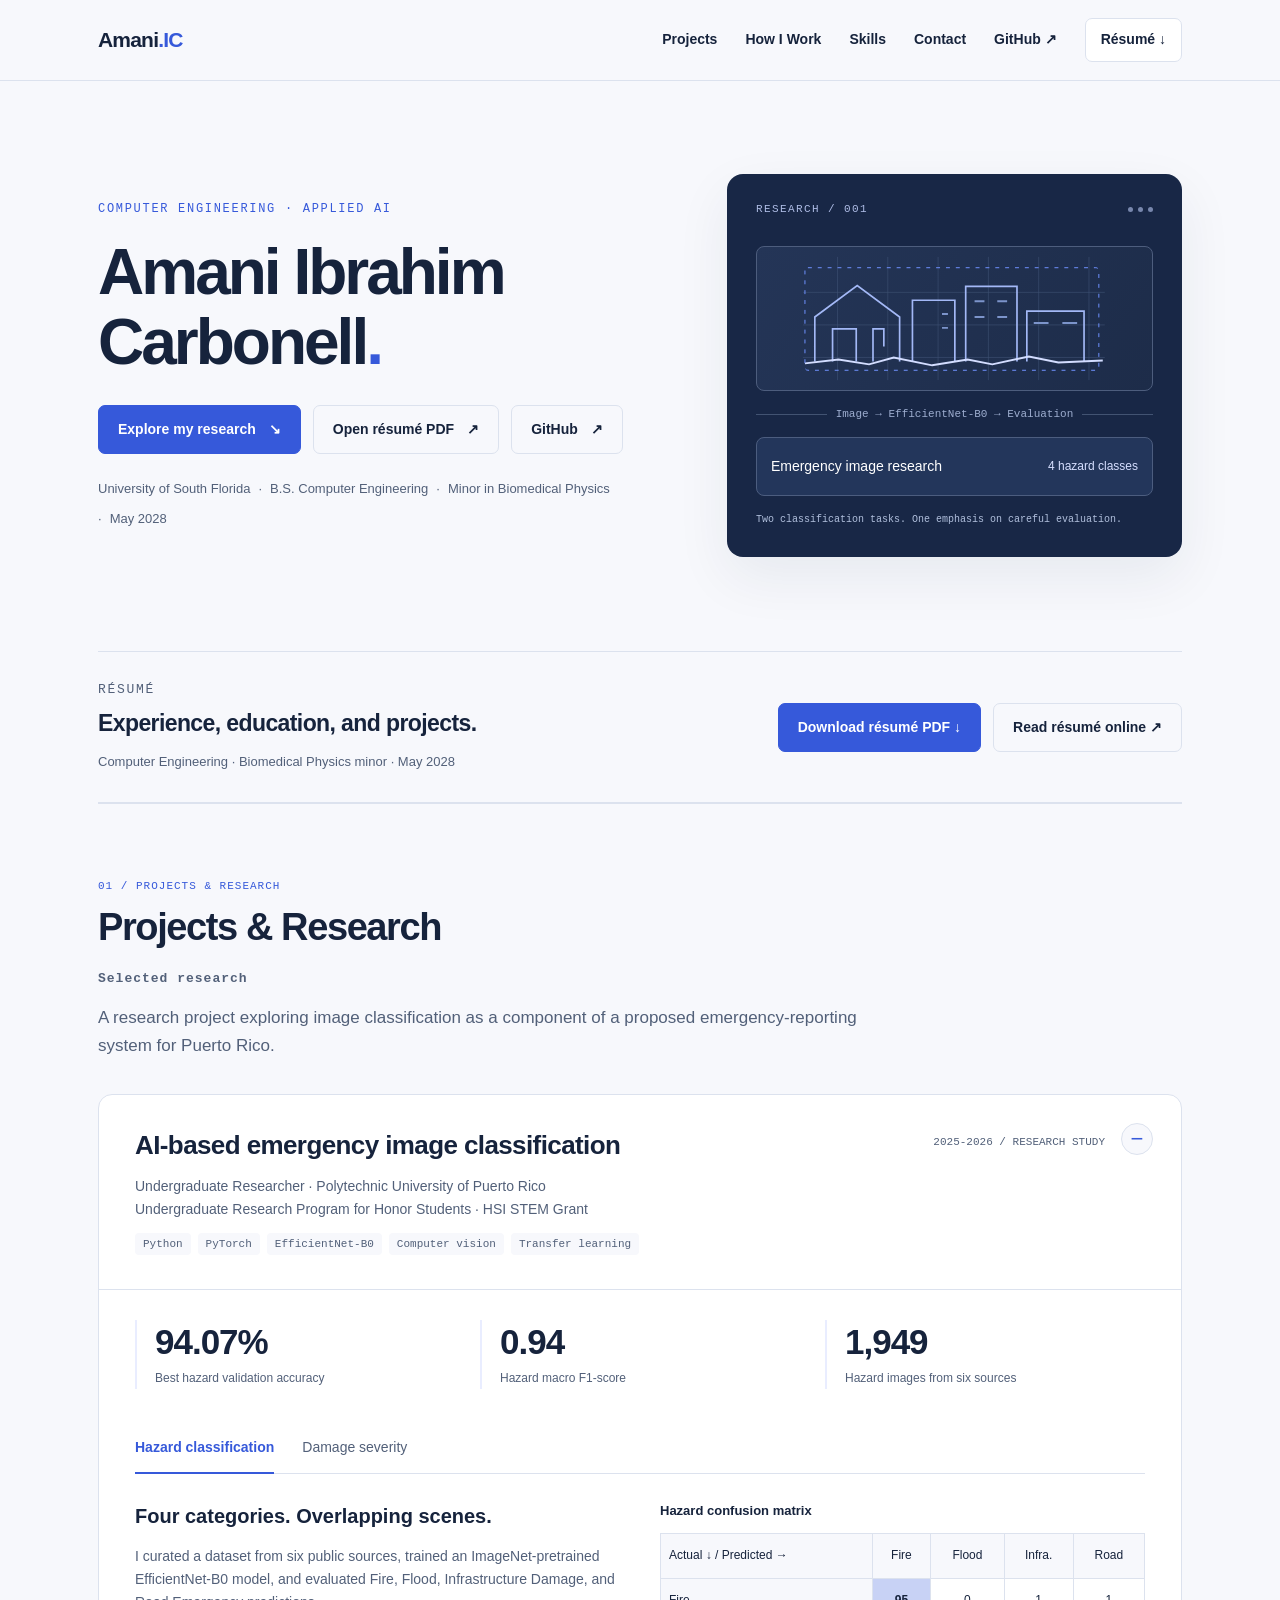
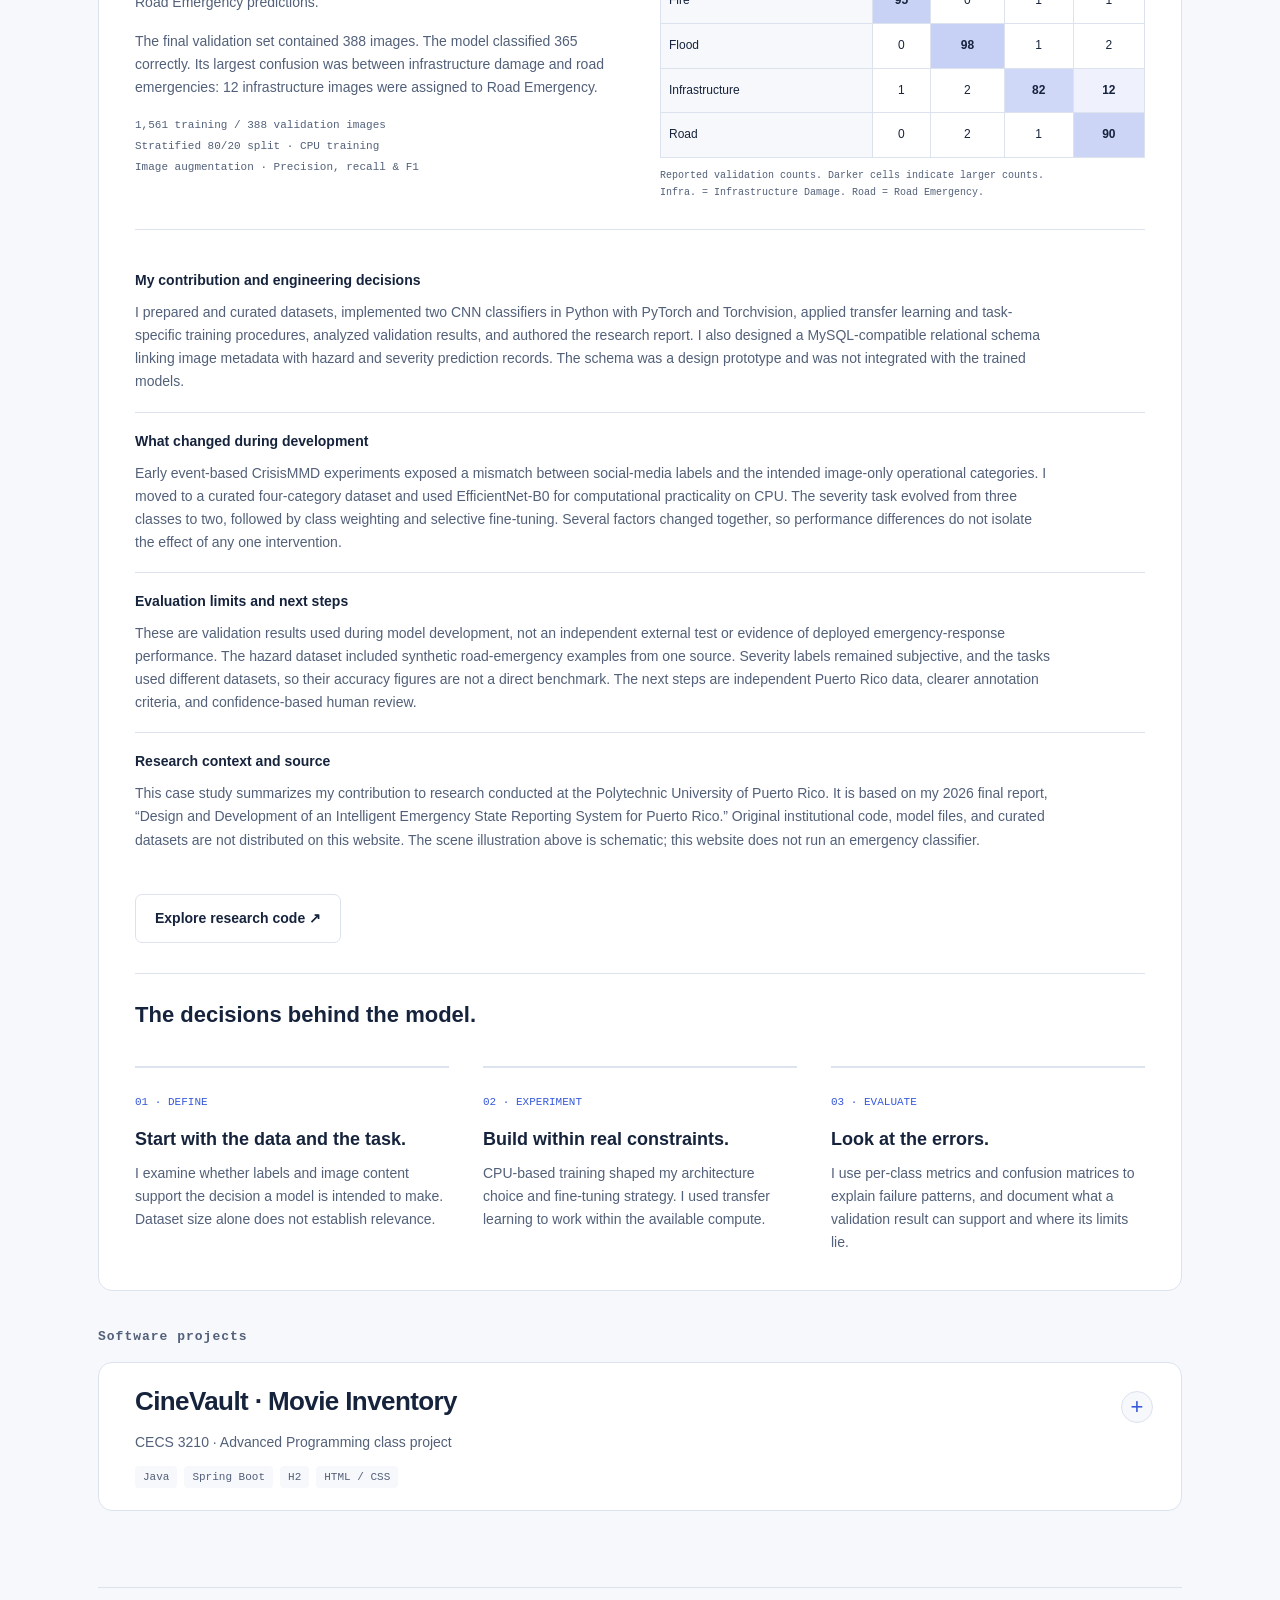
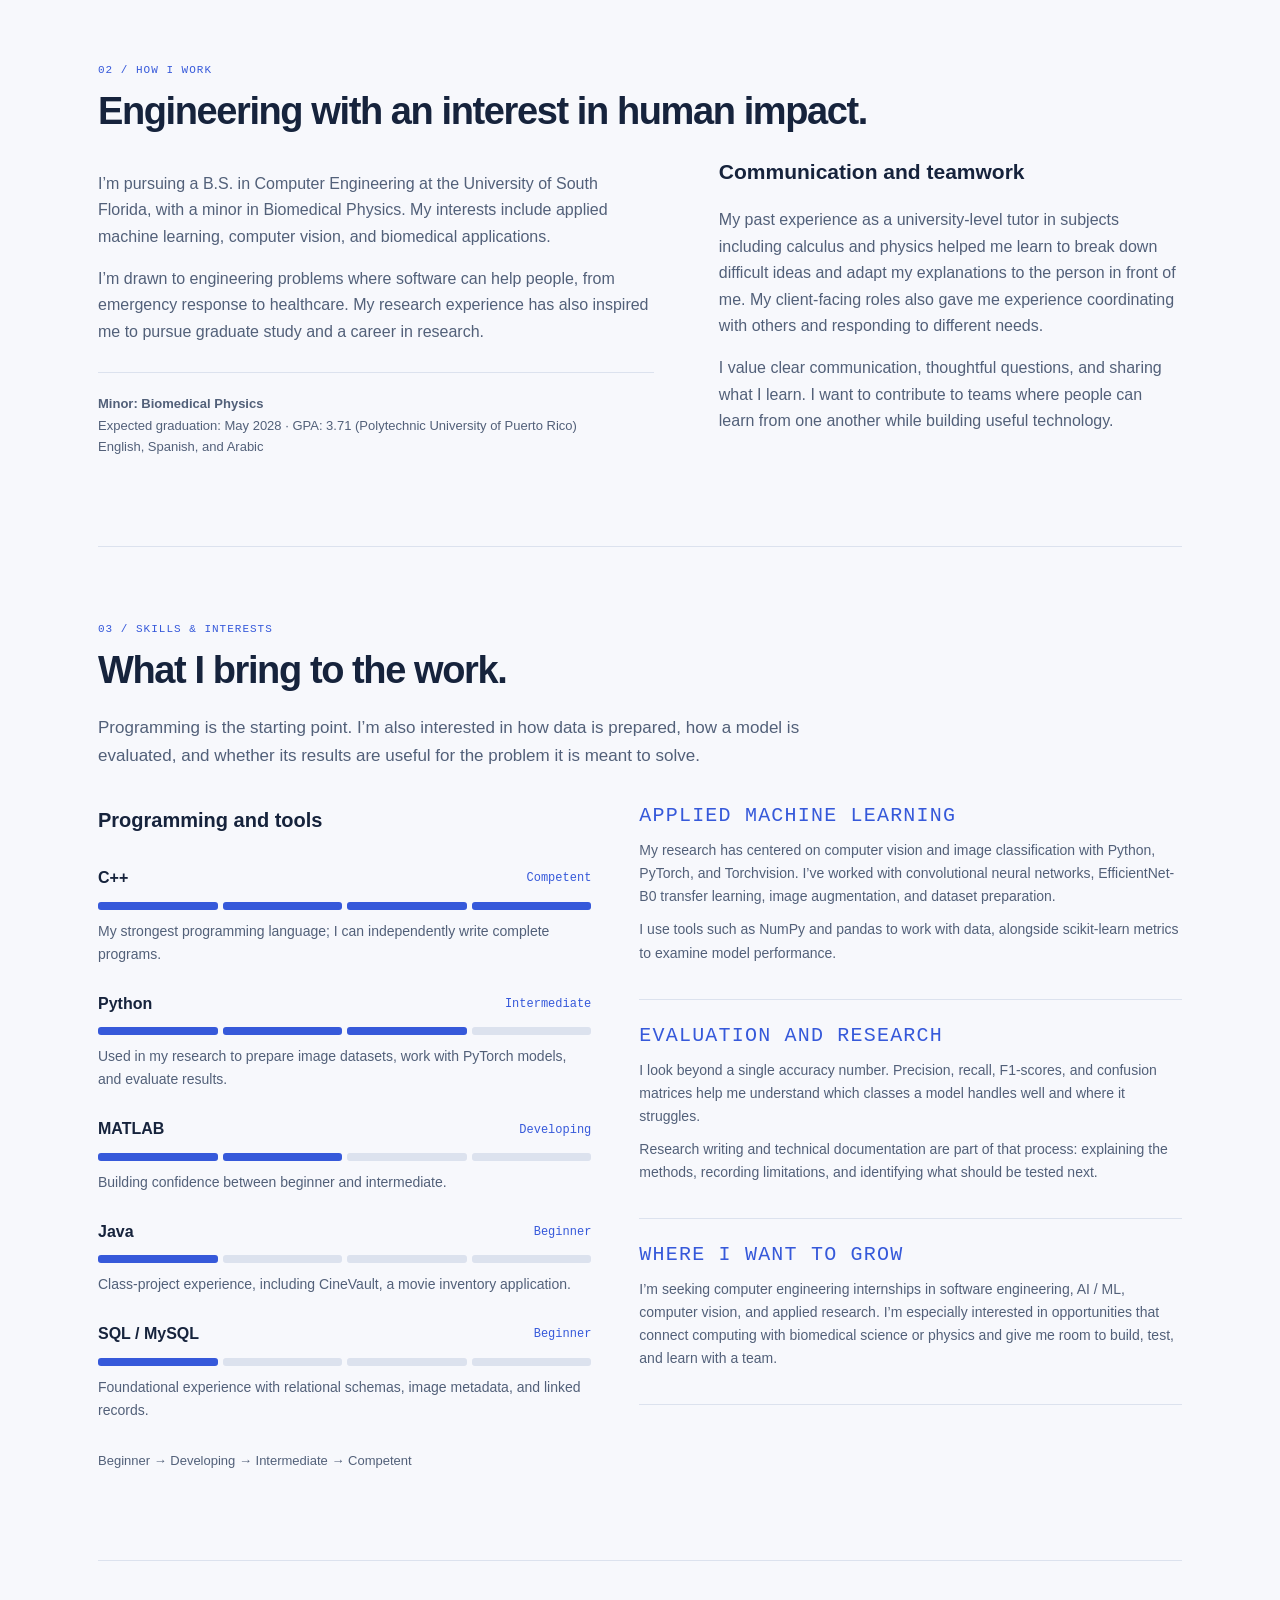
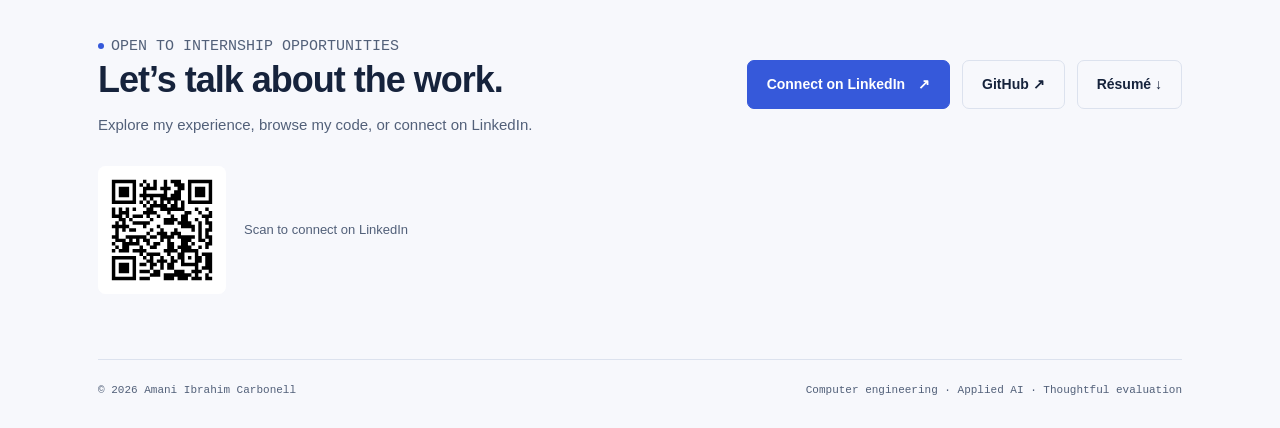
==== commit 86e21f52: "Correct PUPR GPA to 3.71 in resume and portfolio" ====
--- a/site/index.html
+++ b/site/index.html
@@ -40,11 +40,11 @@
 </head>
 <body>
 <a class="skip" href="#main">Skip to content</a>
-<header><div class="wrap"><nav aria-label="Main navigation"><a class="brand" href="#main">Amani<span>.IC</span></a><div class="navlinks"><a href="#projects">Projects</a><a class="about-nav" href="#approach">How I Work</a><a href="#about">Skills</a><a href="#contact">Contact</a><a href="https://github.com/amaniic" target="_blank" rel="noopener noreferrer">GitHub ↗</a><a class="resume-link" href="Amani_Ibrahim_Carbonell_Resume.pdf?v=digital20261021">Résumé ↓</a></div></nav></div></header>
+<header><div class="wrap"><nav aria-label="Main navigation"><a class="brand" href="#main">Amani<span>.IC</span></a><div class="navlinks"><a href="#projects">Projects</a><a class="about-nav" href="#approach">How I Work</a><a href="#about">Skills</a><a href="#contact">Contact</a><a href="https://github.com/amaniic" target="_blank" rel="noopener noreferrer">GitHub ↗</a><a class="resume-link" href="Amani_Ibrahim_Carbonell_Resume.pdf?v=gpa20261117">Résumé ↓</a></div></nav></div></header>
 <main id="main"><div class="wrap">
-<section class="hero" aria-labelledby="hero-title"><div><p class="eyebrow">Computer engineering · Applied AI</p><h1 id="hero-title">Amani Ibrahim<br>Carbonell<span>.</span></h1><div class="actions"><a class="button" href="#research">Explore my research <span aria-hidden="true">↘</span></a><a class="button secondary" href="Amani_Ibrahim_Carbonell_Resume.pdf?v=digital20261021" target="_blank" rel="noopener noreferrer">Open résumé PDF <span aria-hidden="true">↗</span></a><a class="button secondary" href="https://github.com/amaniic" target="_blank" rel="noopener noreferrer">GitHub <span aria-hidden="true">↗</span></a></div><p class="identity"><span>University of South Florida</span><span>B.S. Computer Engineering</span><span>Minor in Biomedical Physics</span><span>May 2028</span></p></div>
+<section class="hero" aria-labelledby="hero-title"><div><p class="eyebrow">Computer engineering · Applied AI</p><h1 id="hero-title">Amani Ibrahim<br>Carbonell<span>.</span></h1><div class="actions"><a class="button" href="#research">Explore my research <span aria-hidden="true">↘</span></a><a class="button secondary" href="Amani_Ibrahim_Carbonell_Resume.pdf?v=gpa20261117" target="_blank" rel="noopener noreferrer">Open résumé PDF <span aria-hidden="true">↗</span></a><a class="button secondary" href="https://github.com/amaniic" target="_blank" rel="noopener noreferrer">GitHub <span aria-hidden="true">↗</span></a></div><p class="identity"><span>University of South Florida</span><span>B.S. Computer Engineering</span><span>Minor in Biomedical Physics</span><span>May 2028</span></p></div>
 <div class="visual" aria-label="Conceptual illustration of the research workflow"><div class="visual-top"><span>RESEARCH / 001</span><span class="dots" aria-hidden="true"><i></i><i></i><i></i></span></div><div class="image-box"><svg viewBox="0 0 340 145" fill="none" aria-hidden="true"><path d="M16 112h306M16 79h306M16 46h306M51 10v125M102 10v125M153 10v125M204 10v125M255 10v125M306 10v125" stroke="#405274" stroke-width=".6"/><path d="M28 116V71l43-32 43 32v45M46 116V83h24v33M87 116V83h11v18M127 116V54h43v62M181 116V40h52v76M243 116V65h58v51" stroke="#a3b8f6" stroke-width="1.7"/><path d="m18 118 34-4 31 5 25-7 39 8 36-6 25 5 37-8 30 6 45-2" stroke="#d3ddff" stroke-width="2"/><path d="M157 68h6M157 82h6M190 55h10M213 55h10M190 71h10M213 71h10M250 77h15M279 77h15" stroke="#7c94cb" stroke-width="2"/><rect x="18" y="21" width="298" height="104" rx="3" stroke="#7092ff" stroke-dasharray="4 6"/></svg></div><div class="processing">Image → EfficientNet-B0 → Evaluation</div><div class="prediction"><span>Emergency image research</span><strong>4 hazard classes</strong></div><p class="visual-note">Two classification tasks. One emphasis on careful evaluation.</p></div></section>
-<section class="resume-panel" id="resume" aria-labelledby="resume-title"><div><p class="eyebrow">RÉSUMÉ</p><h2 id="resume-title">Experience, education, and projects.</h2><p>Computer Engineering · Biomedical Physics minor · May 2028</p></div><div class="actions"><a class="button" href="Amani_Ibrahim_Carbonell_Resume.pdf?v=digital20261021" download="Amani_Ibrahim_Carbonell_Resume.pdf?v=digital20261021">Download résumé PDF ↓</a><a class="button secondary" href="Amani_Ibrahim_Carbonell_Resume.pdf?v=digital20261021">Read résumé online ↗</a></div></section>
+<section class="resume-panel" id="resume" aria-labelledby="resume-title"><div><p class="eyebrow">RÉSUMÉ</p><h2 id="resume-title">Experience, education, and projects.</h2><p>Computer Engineering · Biomedical Physics minor · May 2028</p></div><div class="actions"><a class="button" href="Amani_Ibrahim_Carbonell_Resume.pdf?v=gpa20261117" download="Amani_Ibrahim_Carbonell_Resume.pdf?v=gpa20261117">Download résumé PDF ↓</a><a class="button secondary" href="Amani_Ibrahim_Carbonell_Resume.pdf?v=gpa20261117">Read résumé online ↗</a></div></section>
 <section class="section" id="projects" aria-labelledby="projects-title"><p class="section-number">01 / PROJECTS &amp; RESEARCH</p><h2 id="projects-title">Projects &amp; Research</h2><div class="project-group" id="research"><h3 class="subsection-title">Selected research</h3><p class="section-lead">A research project exploring image classification as a component of a proposed emergency-reporting system for Puerto Rico.</p>
 <details class="project project-disclosure" open><summary class="project-head"><div><h4>AI-based emergency image classification</h4><p>Undergraduate Researcher · Polytechnic University of Puerto Rico<br>Undergraduate Research Program for Honor Students · HSI STEM Grant</p><div class="tags"><span>Python</span><span>PyTorch</span><span>EfficientNet-B0</span><span>Computer vision</span><span>Transfer learning</span></div></div><div class="project-date">2025-2026 / RESEARCH STUDY</div></summary><div class="project-body"><div class="metrics"><div class="metric"><strong>94.07%</strong><span>Best hazard validation accuracy</span></div><div class="metric"><strong>0.94</strong><span>Hazard macro F1-score</span></div><div class="metric"><strong>1,949</strong><span>Hazard images from six sources</span></div></div>
 <div class="tabs" role="tablist" aria-label="Explore model results"><button id="tab-hazard" role="tab" aria-selected="true" aria-controls="panel-hazard" tabindex="0">Hazard classification</button><button id="tab-severity" role="tab" aria-selected="false" aria-controls="panel-severity" tabindex="-1">Damage severity</button></div>
@@ -52,9 +52,9 @@
 <div role="tabpanel" id="panel-severity" aria-labelledby="tab-severity" hidden><div class="result-layout"><div class="result-copy"><h4>Severity needs more than a headline score.</h4><p>I developed a second EfficientNet-B0 model for Mild Damage versus Severe Damage using a modified, supplemented CrisisMMD-based dataset. Training used class-weighted cross-entropy and staged fine-tuning.</p><p>The best validation accuracy across training was <strong>79.57%</strong>. The final Stage 2 pass shown here classified 431 of 558 images correctly (<strong>77.24%</strong>). These results describe different checkpoints.</p><p class="method">2,289 training / 558 validation images<br>Final-pass macro F1: 0.75<br>Final-pass severe recall: 0.79</p></div><div class="table-scroll"><table><caption>Severity confusion matrix · final Stage 2 pass</caption><thead><tr><th scope="col">Actual ↓ / Predicted →</th><th scope="col">Mild</th><th scope="col">Severe</th></tr></thead><tbody><tr><th scope="row">Mild Damage</th><td class="cell" style="--heat:.16">125</td><td class="cell" style="--heat:.06">45</td></tr><tr><th scope="row">Severe Damage</th><td class="cell" style="--heat:.10">82</td><td class="cell" style="--heat:.28">306</td></tr></tbody></table><p class="table-note">82 severe images were predicted as mild in the final pass. This failure mode supports further research into human review and clearer severity criteria.</p></div></div></div>
 <div class="observations"><div class="research-note"><h5>My contribution and engineering decisions</h5><p>I prepared and curated datasets, implemented two CNN classifiers in Python with PyTorch and Torchvision, applied transfer learning and task-specific training procedures, analyzed validation results, and authored the research report. I also designed a MySQL-compatible relational schema linking image metadata with hazard and severity prediction records. The schema was a design prototype and was not integrated with the trained models.</p></div><div class="research-note"><h5>What changed during development</h5><p>Early event-based CrisisMMD experiments exposed a mismatch between social-media labels and the intended image-only operational categories. I moved to a curated four-category dataset and used EfficientNet-B0 for computational practicality on CPU. The severity task evolved from three classes to two, followed by class weighting and selective fine-tuning. Several factors changed together, so performance differences do not isolate the effect of any one intervention.</p></div><div class="research-note"><h5>Evaluation limits and next steps</h5><p>These are validation results used during model development, not an independent external test or evidence of deployed emergency-response performance. The hazard dataset included synthetic road-emergency examples from one source. Severity labels remained subjective, and the tasks used different datasets, so their accuracy figures are not a direct benchmark. The next steps are independent Puerto Rico data, clearer annotation criteria, and confidence-based human review.</p></div><div class="research-note"><h5>Research context and source</h5><p>This case study summarizes my contribution to research conducted at the Polytechnic University of Puerto Rico. It is based on my 2026 final report, “Design and Development of an Intelligent Emergency State Reporting System for Puerto Rico.” Original institutional code, model files, and curated datasets are not distributed on this website. The scene illustration above is schematic; this website does not run an emergency classifier.</p></div></div><div class="actions" style="margin-top:24px"><a class="button secondary" href="https://github.com/amaniic/amani-portfolio/tree/main/research" target="_blank" rel="noopener noreferrer">Explore research code ↗</a></div><div class="model-decisions"><h4>The decisions behind the model.</h4><div class="approach-grid"><div class="approach-step"><span class="step-num">01 · DEFINE</span><h3>Start with the data and the task.</h3><p>I examine whether labels and image content support the decision a model is intended to make. Dataset size alone does not establish relevance.</p></div><div class="approach-step"><span class="step-num">02 · EXPERIMENT</span><h3>Build within real constraints.</h3><p>CPU-based training shaped my architecture choice and fine-tuning strategy. I used transfer learning to work within the available compute.</p></div><div class="approach-step"><span class="step-num">03 · EVALUATE</span><h3>Look at the errors.</h3><p>I use per-class metrics and confusion matrices to explain failure patterns, and document what a validation result can support and where its limits lie.</p></div></div></div></div></details></div>
 <div class="project-group" id="software-projects"><h3 class="subsection-title">Software projects</h3><details class="project project-disclosure"><summary class="project-head"><div><h4>CineVault · Movie Inventory</h4><p>CECS 3210 · Advanced Programming class project</p><div class="tags"><span>Java</span><span>Spring Boot</span><span>H2</span><span>HTML / CSS</span></div></div></summary><div class="project-body"><p>A web application for adding, browsing, editing, and deleting movies. Includes movie-ID lookup, duplicate checks, input validation, and a local database.</p><div class="cinevault-gallery" aria-label="Original CineVault application screenshots"><figure><a href="assets/cinevault-home.jpg" target="_blank" rel="noopener noreferrer"><img src="assets/cinevault-home.jpg" width="1913" height="1006" alt="Original CineVault homepage with movie-poster collage and Get started button" loading="lazy"></a><figcaption>The original homepage and navigation.</figcaption></figure><figure><a href="assets/cinevault-inventory.jpg" target="_blank" rel="noopener noreferrer"><img src="assets/cinevault-inventory.jpg" width="1774" height="967" alt="Original CineVault inventory showing movie posters, titles, directors, and unique IDs" loading="lazy"></a><figcaption>The movie collection, with posters and unique IDs.</figcaption></figure></div><div class="actions"><a class="button secondary" href="https://github.com/amaniic/amani-portfolio/tree/main/cinevault" target="_blank" rel="noopener noreferrer">View CineVault code ↗</a></div></div></details></div></section>
-<section class="section" id="approach" aria-labelledby="approach-title"><p class="section-number">02 / HOW I WORK</p><h2 id="approach-title">Engineering with an interest in human impact.</h2><div class="human-layout"><div><p>I’m pursuing a B.S. in Computer Engineering at the University of South Florida, with a minor in Biomedical Physics. My interests include applied machine learning, computer vision, and biomedical applications.</p><p>I’m drawn to engineering problems where software can help people, from emergency response to healthcare. My research experience has also inspired me to pursue graduate study and a career in research.</p><p class="about-meta"><strong>Minor: Biomedical Physics</strong><br>Expected graduation: May 2028 · GPA: 3.6<br>English, Spanish, and Arabic</p></div><div><h3>Communication and teamwork</h3><p>My past experience as a university-level tutor in subjects including calculus and physics helped me learn to break down difficult ideas and adapt my explanations to the person in front of me. My client-facing roles also gave me experience coordinating with others and responding to different needs.</p><p>I value clear communication, thoughtful questions, and sharing what I learn. I want to contribute to teams where people can learn from one another while building useful technology.</p></div></div></section>
+<section class="section" id="approach" aria-labelledby="approach-title"><p class="section-number">02 / HOW I WORK</p><h2 id="approach-title">Engineering with an interest in human impact.</h2><div class="human-layout"><div><p>I’m pursuing a B.S. in Computer Engineering at the University of South Florida, with a minor in Biomedical Physics. My interests include applied machine learning, computer vision, and biomedical applications.</p><p>I’m drawn to engineering problems where software can help people, from emergency response to healthcare. My research experience has also inspired me to pursue graduate study and a career in research.</p><p class="about-meta"><strong>Minor: Biomedical Physics</strong><br>Expected graduation: May 2028 · GPA: 3.71 (Polytechnic University of Puerto Rico)<br>English, Spanish, and Arabic</p></div><div><h3>Communication and teamwork</h3><p>My past experience as a university-level tutor in subjects including calculus and physics helped me learn to break down difficult ideas and adapt my explanations to the person in front of me. My client-facing roles also gave me experience coordinating with others and responding to different needs.</p><p>I value clear communication, thoughtful questions, and sharing what I learn. I want to contribute to teams where people can learn from one another while building useful technology.</p></div></div></section>
 <section class="section" id="about" aria-labelledby="skills-title"><p class="section-number">03 / SKILLS &amp; INTERESTS</p><h2 id="skills-title">What I bring to the work.</h2><p class="section-lead">Programming is the starting point. I’m also interested in how data is prepared, how a model is evaluated, and whether its results are useful for the problem it is meant to solve.</p><div class="skill-depth"><div class="language-panel"><h3>Programming and tools</h3><ul class="language-chart"><li class="language-row"><div class="language-label"><h4>C++</h4><span>Competent</span></div><div class="level-track" aria-hidden="true"><i class="filled"></i><i class="filled"></i><i class="filled"></i><i class="filled"></i></div><p>My strongest programming language; I can independently write complete programs.</p></li><li class="language-row"><div class="language-label"><h4>Python</h4><span>Intermediate</span></div><div class="level-track" aria-hidden="true"><i class="filled"></i><i class="filled"></i><i class="filled"></i><i class=""></i></div><p>Used in my research to prepare image datasets, work with PyTorch models, and evaluate results.</p></li><li class="language-row"><div class="language-label"><h4>MATLAB</h4><span>Developing</span></div><div class="level-track" aria-hidden="true"><i class="filled"></i><i class="filled"></i><i class=""></i><i class=""></i></div><p>Building confidence between beginner and intermediate.</p></li><li class="language-row"><div class="language-label"><h4>Java</h4><span>Beginner</span></div><div class="level-track" aria-hidden="true"><i class="filled"></i><i class=""></i><i class=""></i><i class=""></i></div><p>Class-project experience, including CineVault, a movie inventory application.</p></li><li class="language-row"><div class="language-label"><h4>SQL / MySQL</h4><span>Beginner</span></div><div class="level-track" aria-hidden="true"><i class="filled"></i><i class=""></i><i class=""></i><i class=""></i></div><p>Foundational experience with relational schemas, image metadata, and linked records.</p></li></ul><p class="skill-caption">Beginner → Developing → Intermediate → Competent</p></div><div class="practice-panel"><div class="skill-group"><h3>Applied machine learning</h3><p>My research has centered on computer vision and image classification with Python, PyTorch, and Torchvision. I’ve worked with convolutional neural networks, EfficientNet-B0 transfer learning, image augmentation, and dataset preparation.</p><p>I use tools such as NumPy and pandas to work with data, alongside scikit-learn metrics to examine model performance.</p></div><div class="skill-group"><h3>Evaluation and research</h3><p>I look beyond a single accuracy number. Precision, recall, F1-scores, and confusion matrices help me understand which classes a model handles well and where it struggles.</p><p>Research writing and technical documentation are part of that process: explaining the methods, recording limitations, and identifying what should be tested next.</p></div><div class="skill-group"><h3>Where I want to grow</h3><p>I’m seeking computer engineering internships in software engineering, AI / ML, computer vision, and applied research. I’m especially interested in opportunities that connect computing with biomedical science or physics and give me room to build, test, and learn with a team.</p></div></div></div></section>
-<section class="section contact" id="contact" aria-labelledby="contact-title"><div class="contact-inner"><div><p class="status">OPEN TO INTERNSHIP OPPORTUNITIES</p><h2 id="contact-title">Let’s talk about the work.</h2><p>Explore my experience, browse my code, or connect on LinkedIn.</p></div><div class="actions"><a class="button" href="https://www.linkedin.com/in/amani-ibr" target="_blank" rel="noopener noreferrer">Connect on LinkedIn <span aria-hidden="true">↗</span></a><a class="button secondary" href="https://github.com/amaniic" target="_blank" rel="noopener noreferrer">GitHub ↗</a><a class="button secondary" href="Amani_Ibrahim_Carbonell_Resume.pdf?v=digital20261021">Résumé ↓</a></div></div><figure class="linkedin-qr"><a href="https://www.linkedin.com/in/amani-ibr/" target="_blank" rel="noopener noreferrer"><img src="linkedin-qr.svg" width="128" height="128" alt="QR code linking to Amani Ibrahim Carbonell on LinkedIn"></a><figcaption>Scan to connect on LinkedIn</figcaption></figure></section>
+<section class="section contact" id="contact" aria-labelledby="contact-title"><div class="contact-inner"><div><p class="status">OPEN TO INTERNSHIP OPPORTUNITIES</p><h2 id="contact-title">Let’s talk about the work.</h2><p>Explore my experience, browse my code, or connect on LinkedIn.</p></div><div class="actions"><a class="button" href="https://www.linkedin.com/in/amani-ibr" target="_blank" rel="noopener noreferrer">Connect on LinkedIn <span aria-hidden="true">↗</span></a><a class="button secondary" href="https://github.com/amaniic" target="_blank" rel="noopener noreferrer">GitHub ↗</a><a class="button secondary" href="Amani_Ibrahim_Carbonell_Resume.pdf?v=gpa20261117">Résumé ↓</a></div></div><figure class="linkedin-qr"><a href="https://www.linkedin.com/in/amani-ibr/" target="_blank" rel="noopener noreferrer"><img src="linkedin-qr.svg" width="128" height="128" alt="QR code linking to Amani Ibrahim Carbonell on LinkedIn"></a><figcaption>Scan to connect on LinkedIn</figcaption></figure></section>
 <footer class="footer"><span>© 2026 Amani Ibrahim Carbonell</span><span>Computer engineering · Applied AI · Thoughtful evaluation</span></footer>
 </div></main>
 <script>
